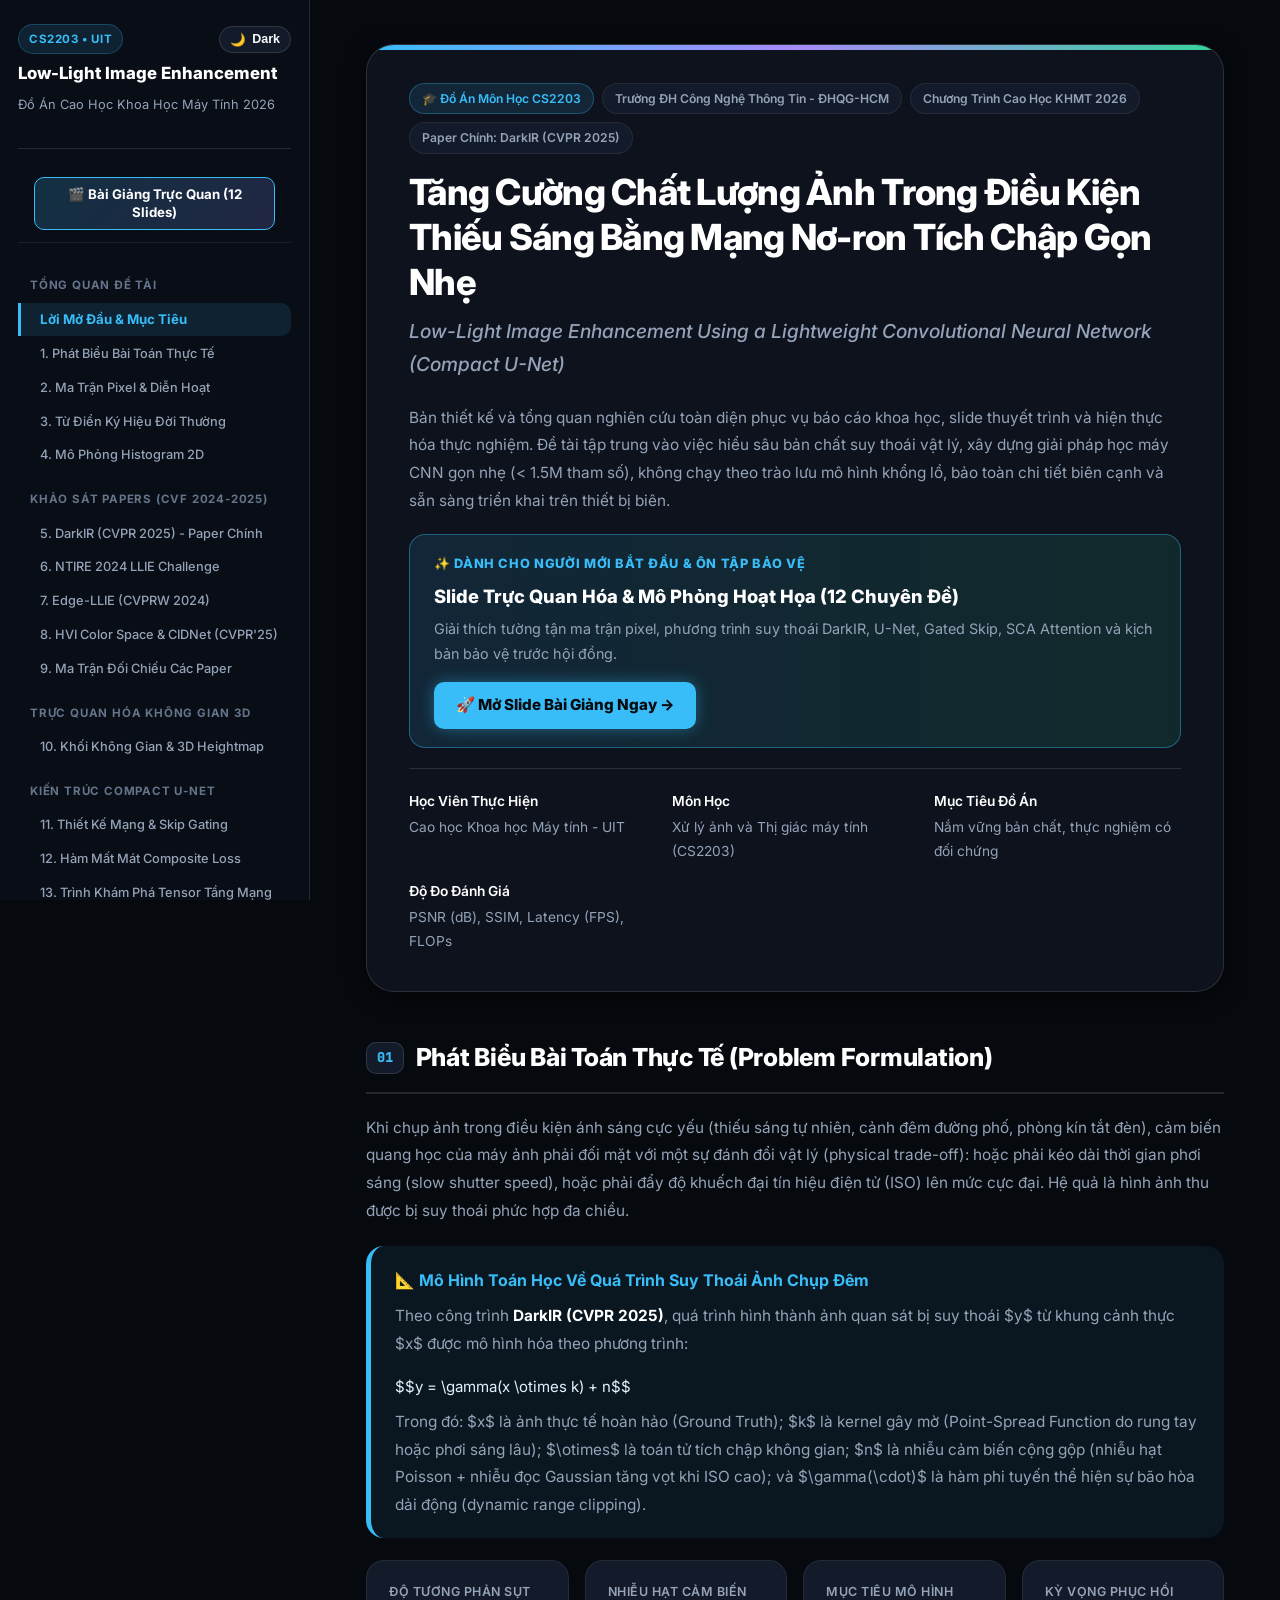
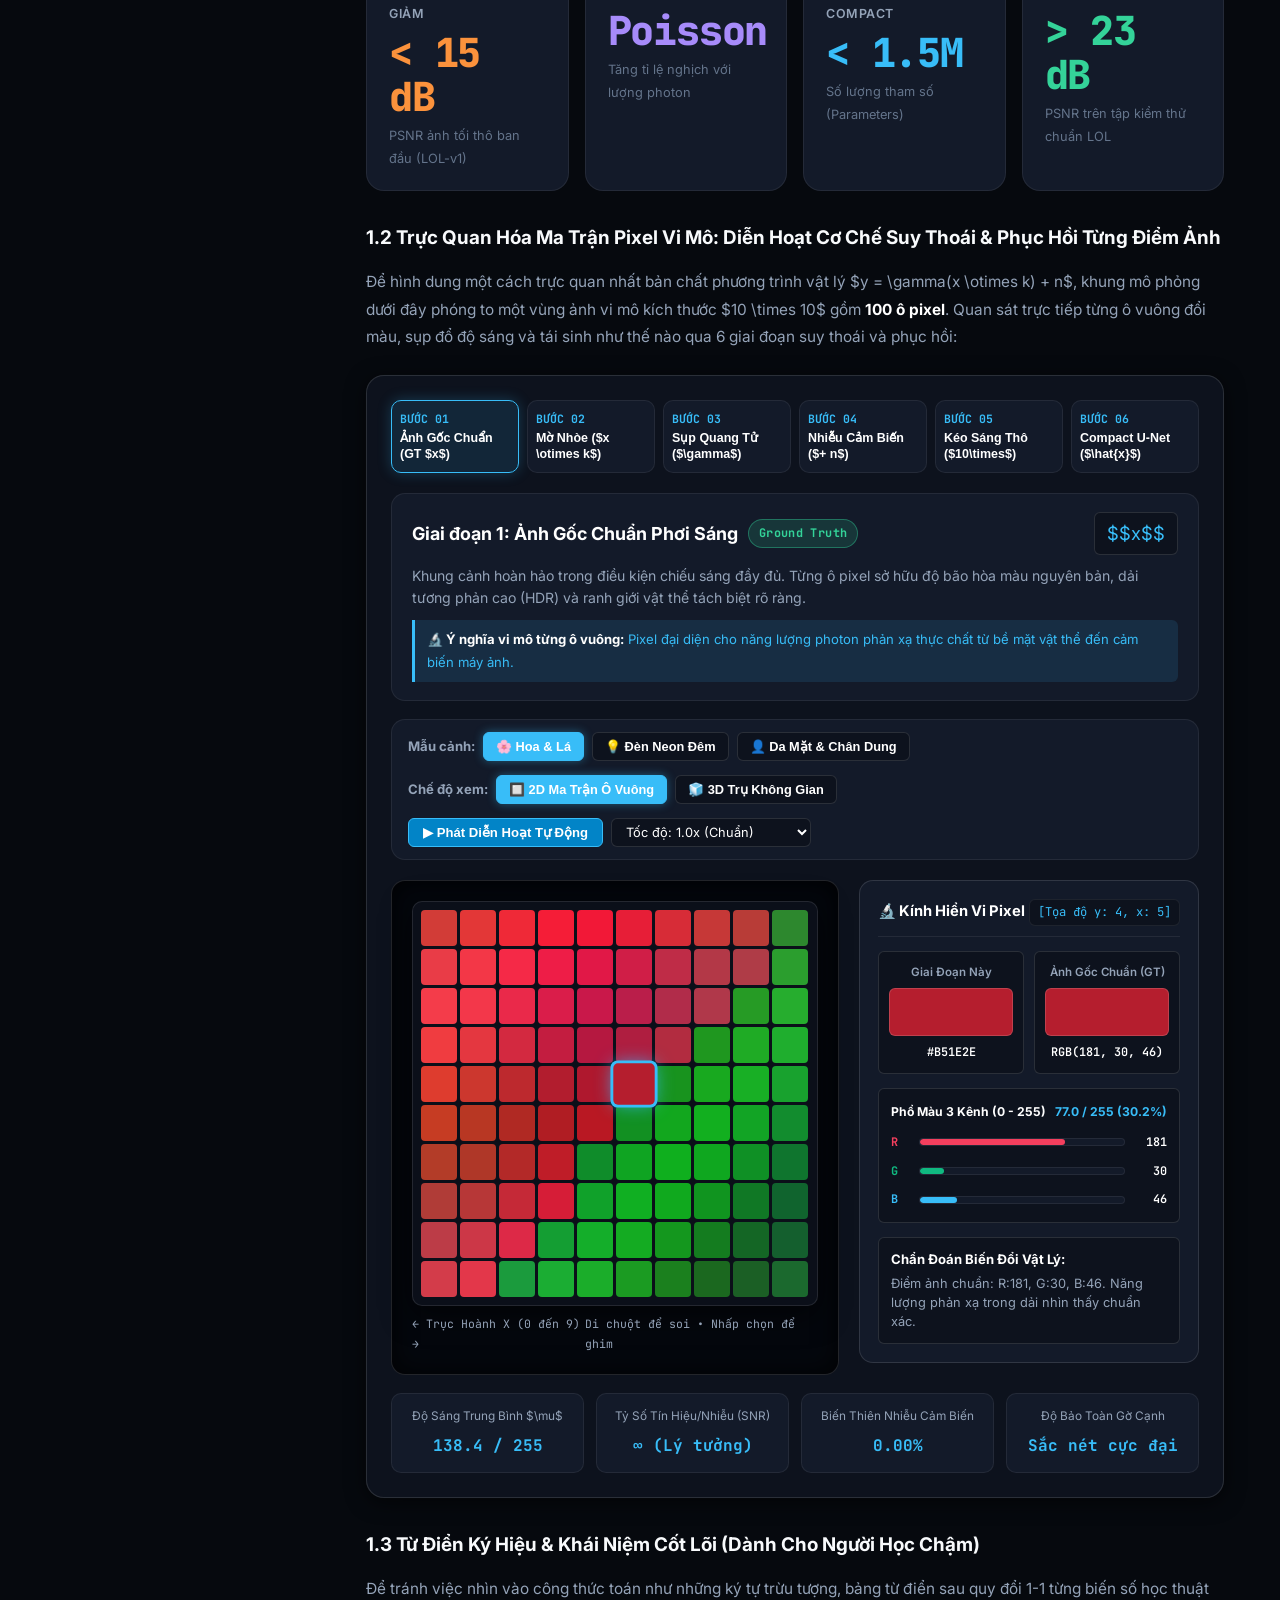
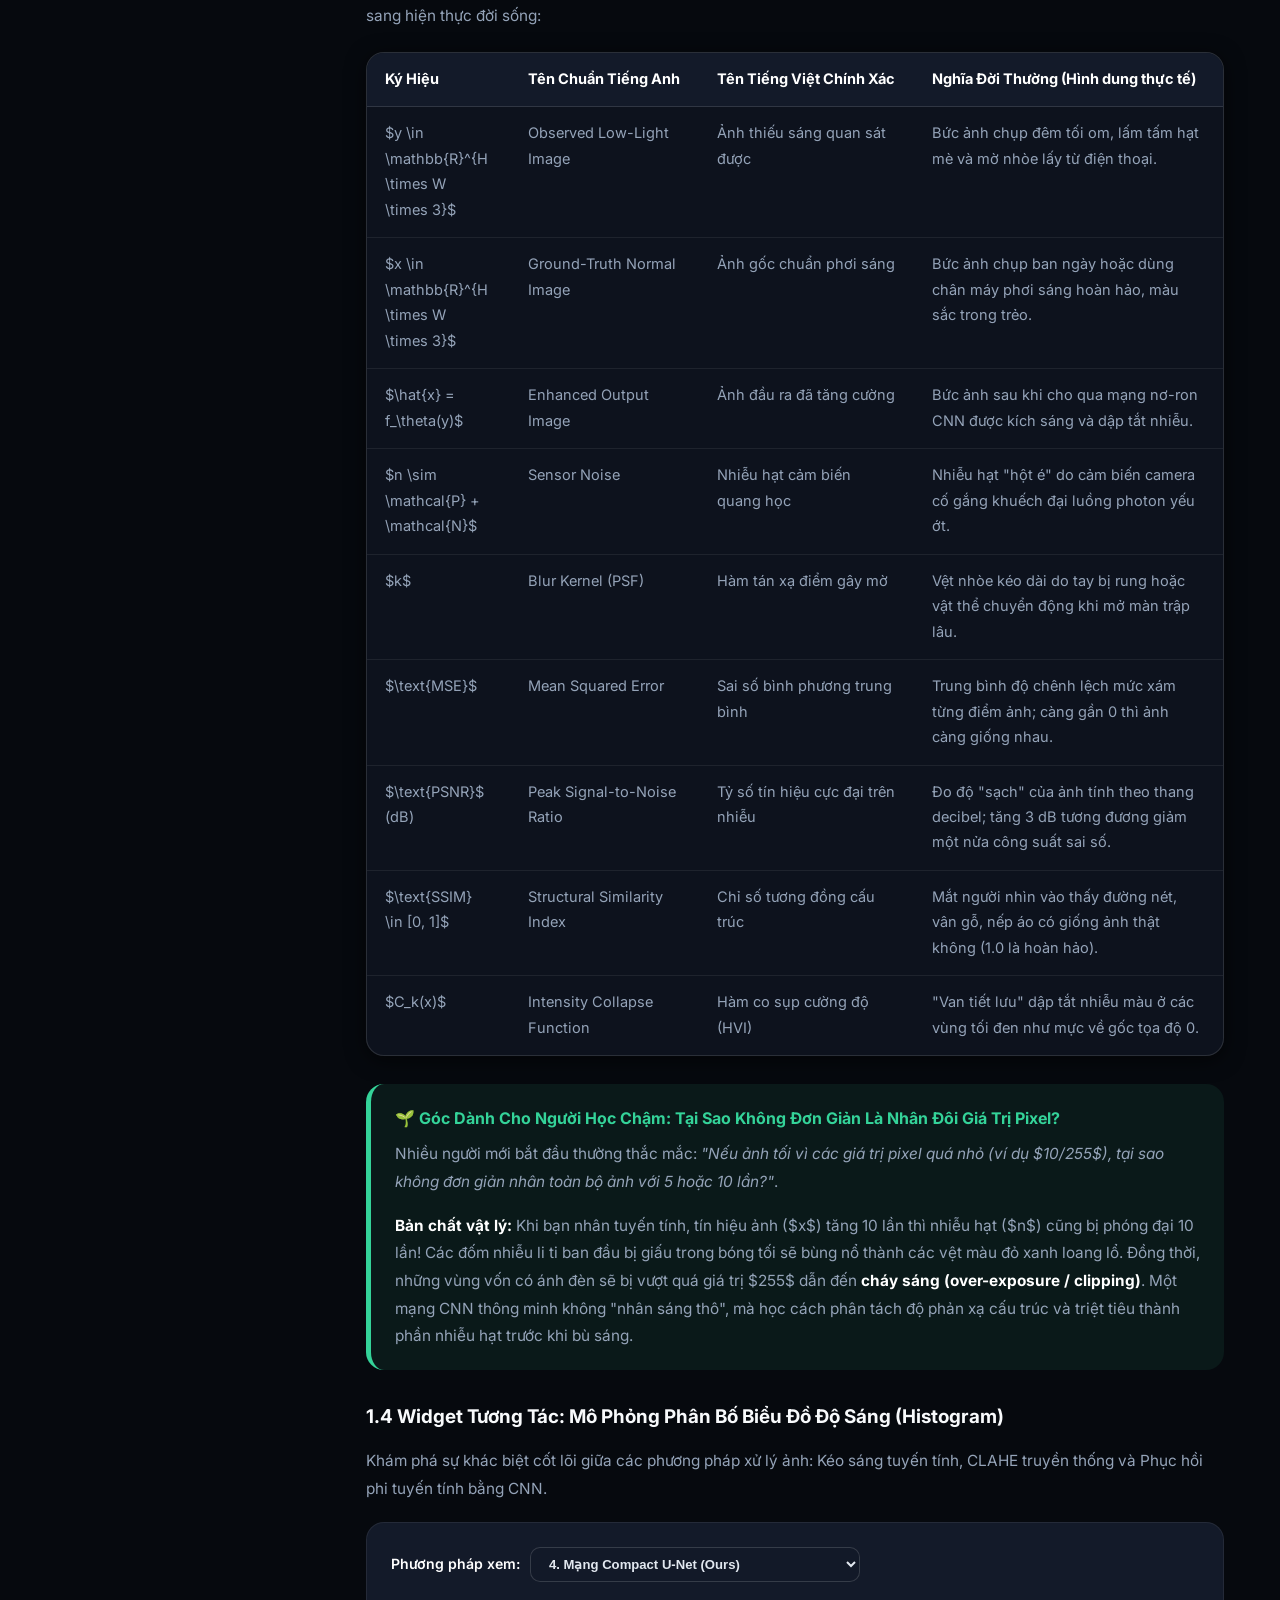
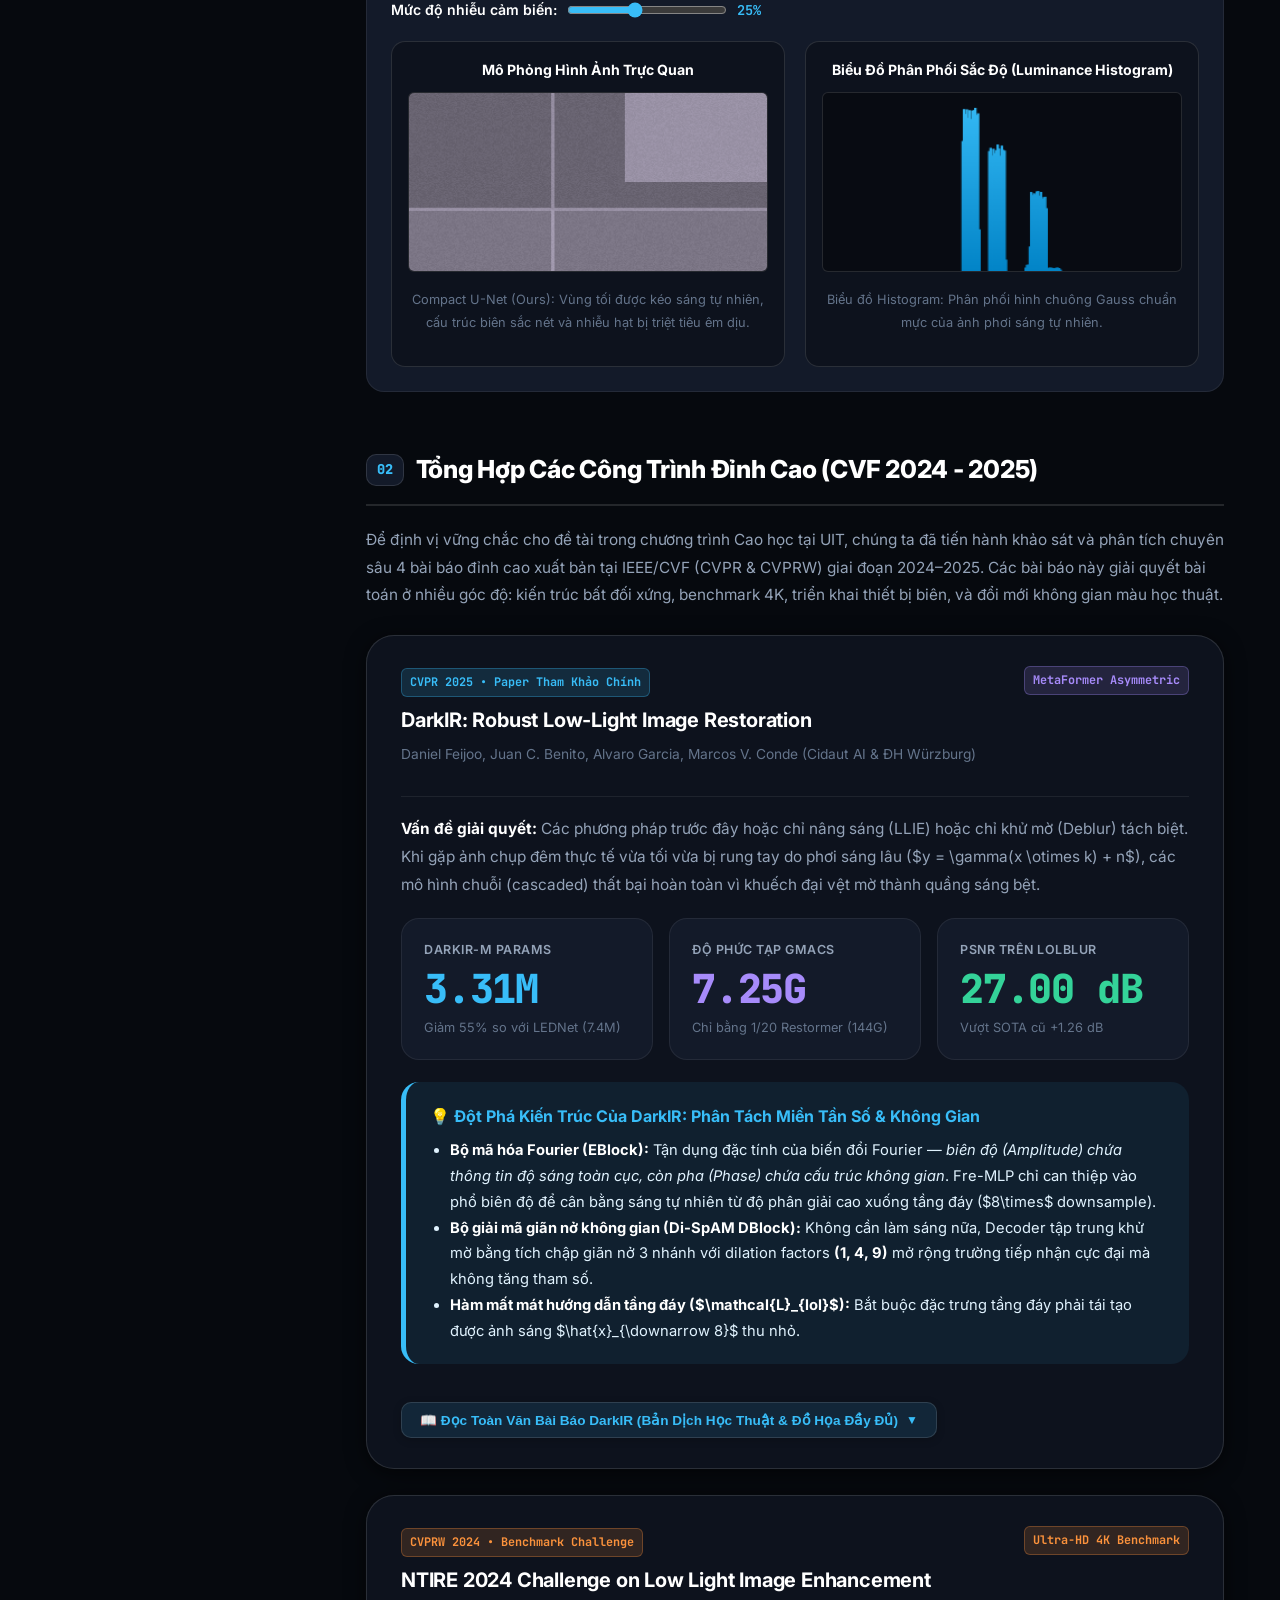
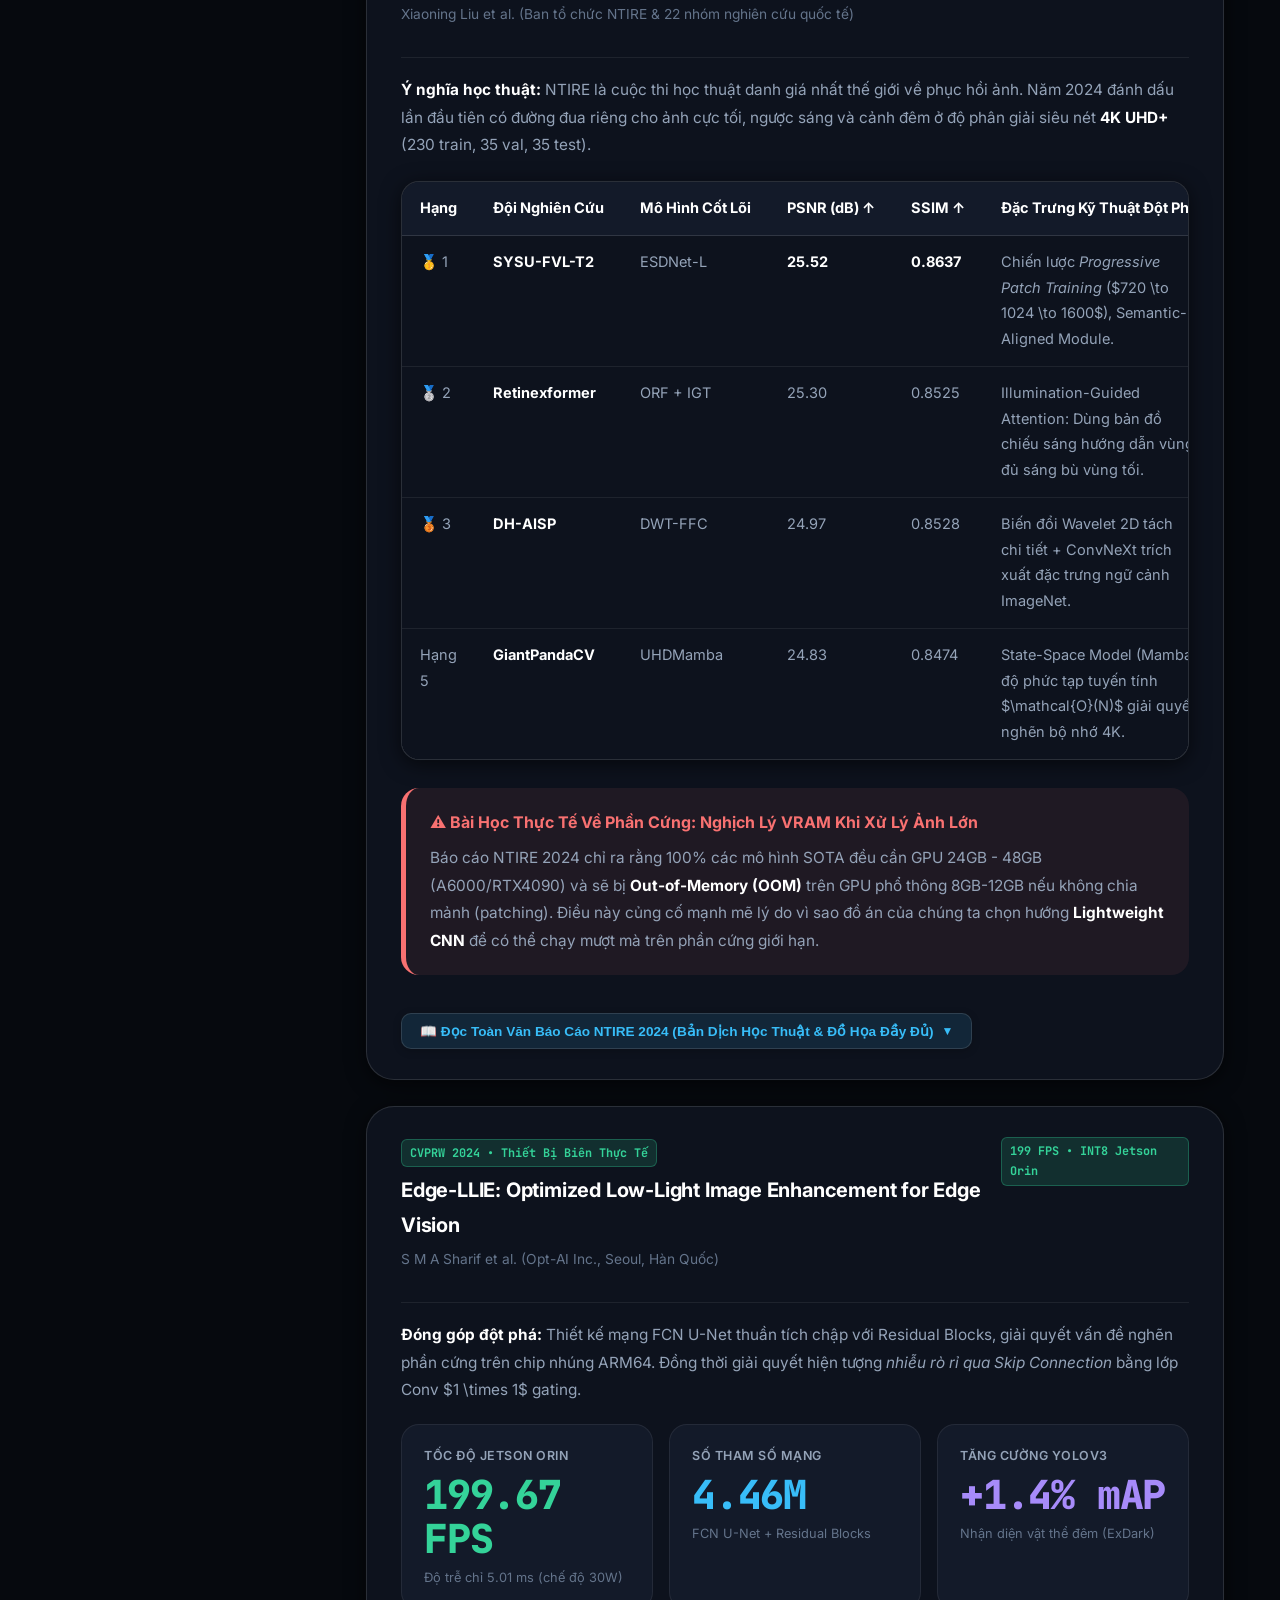
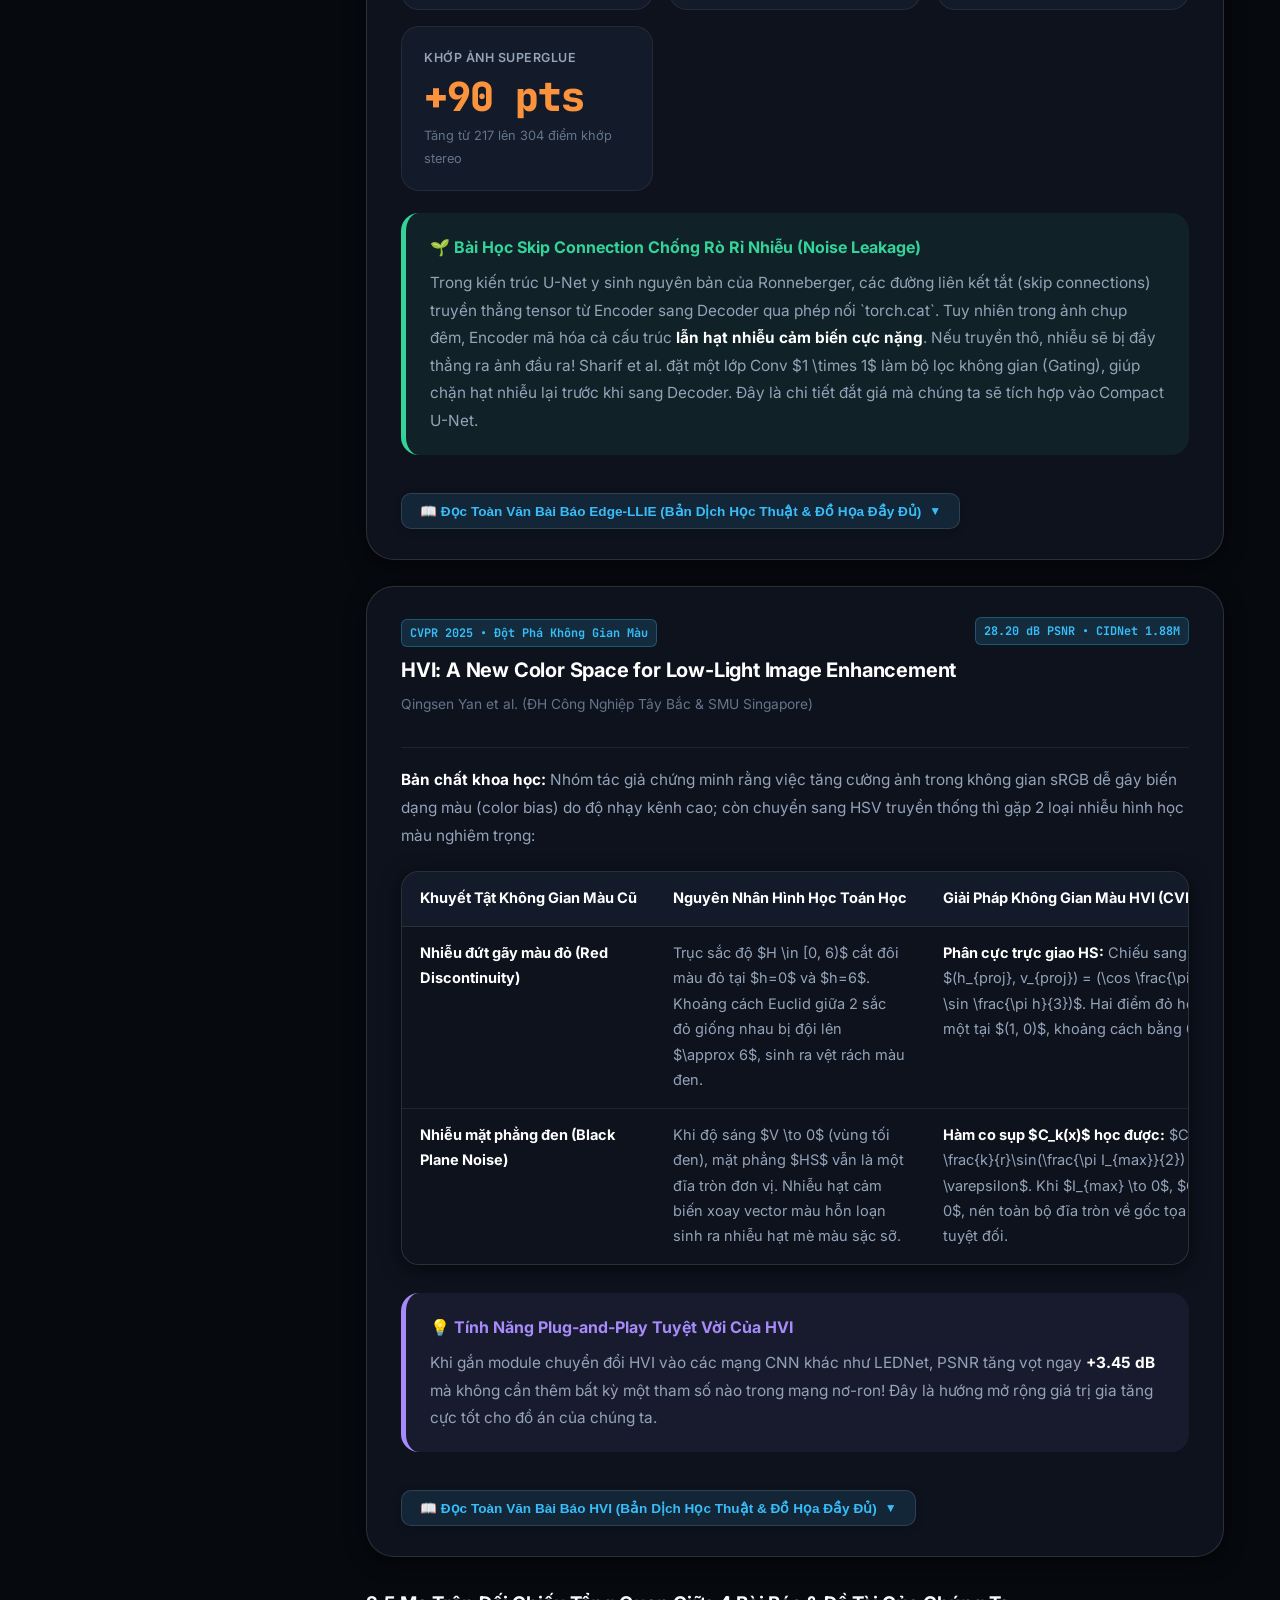
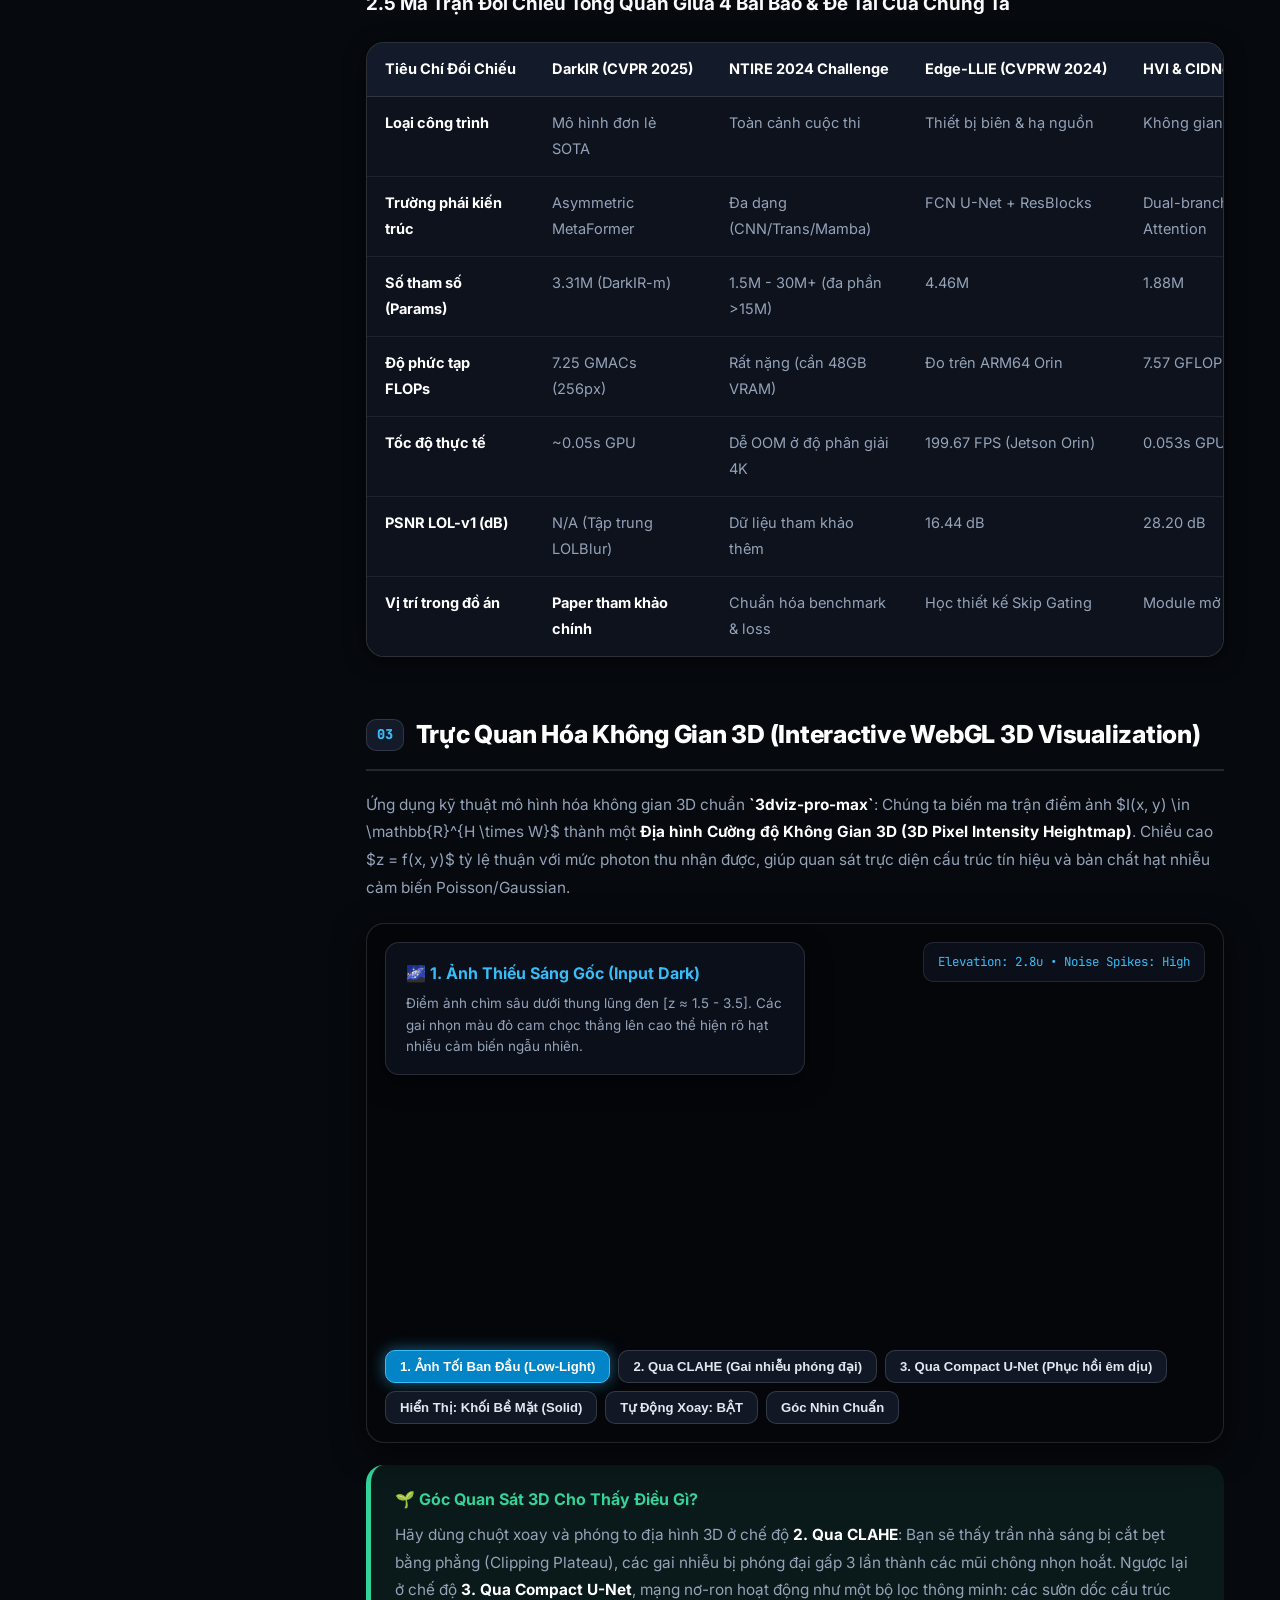
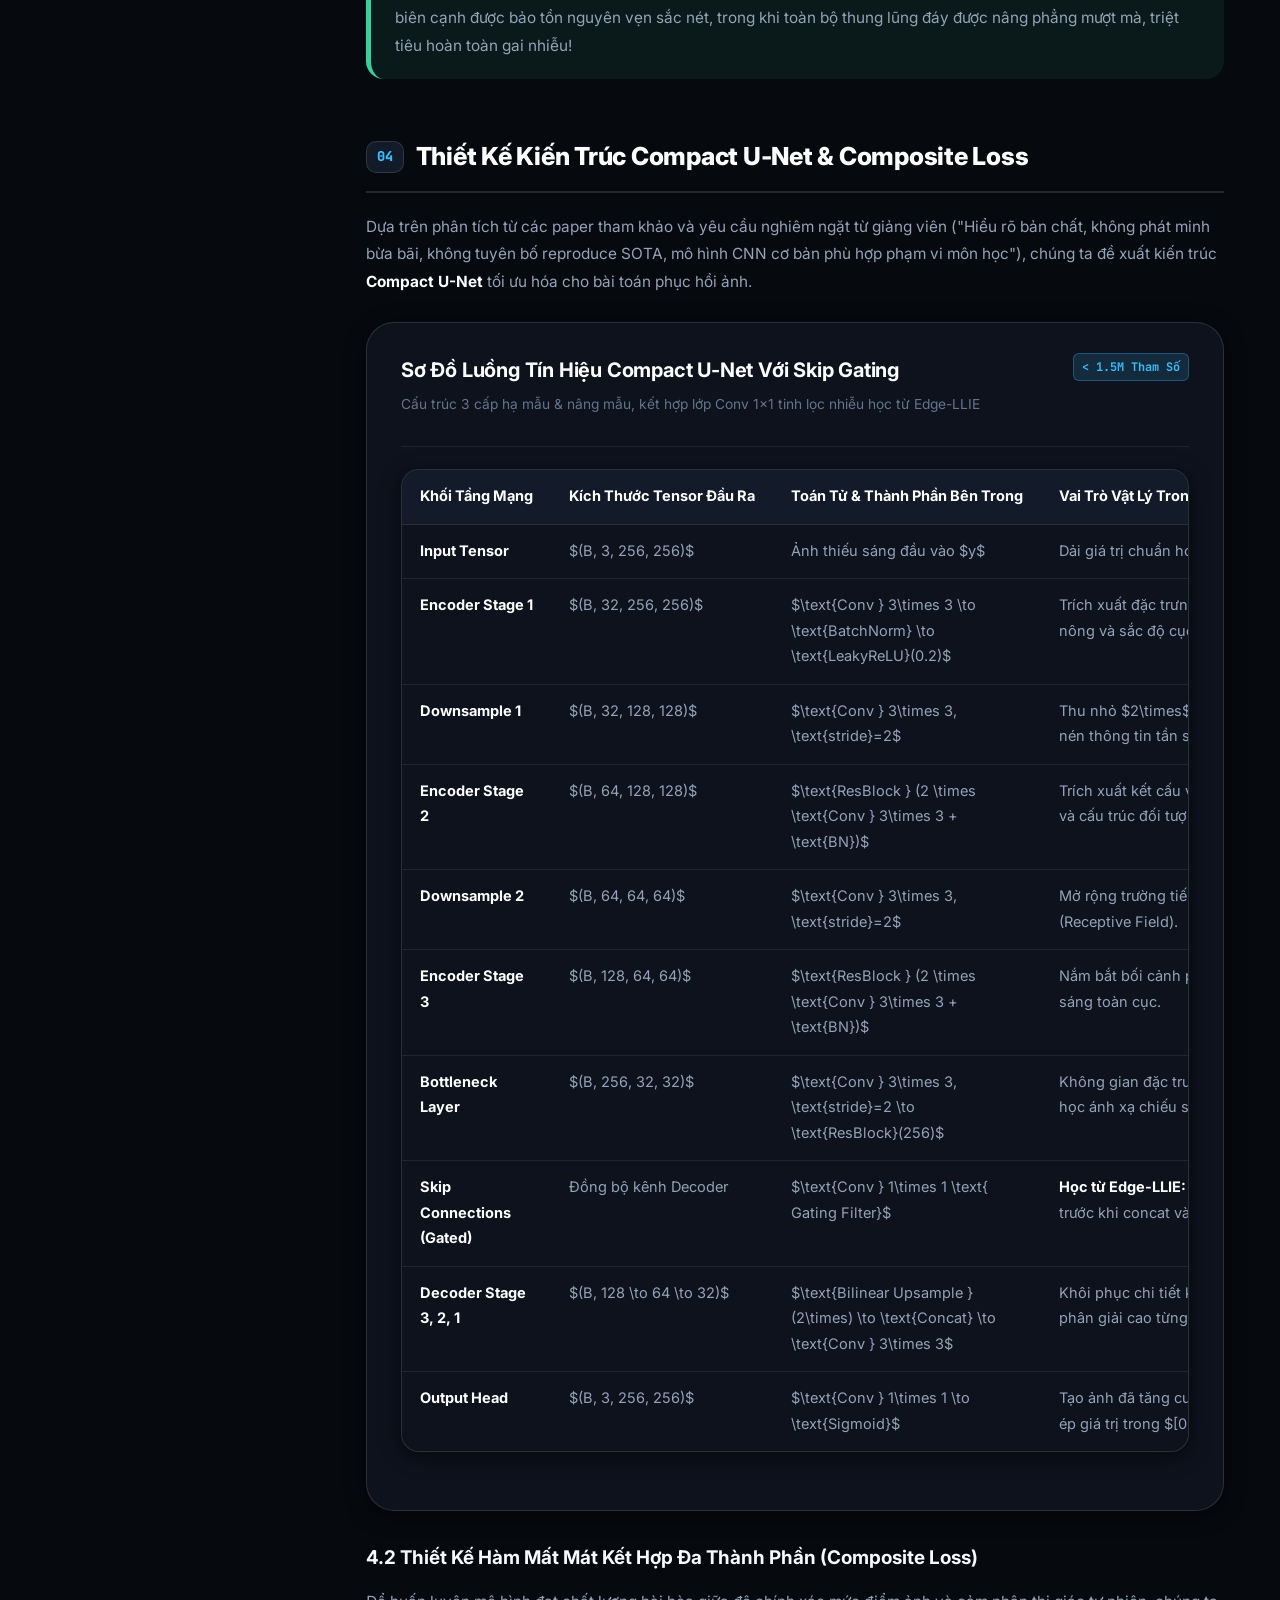
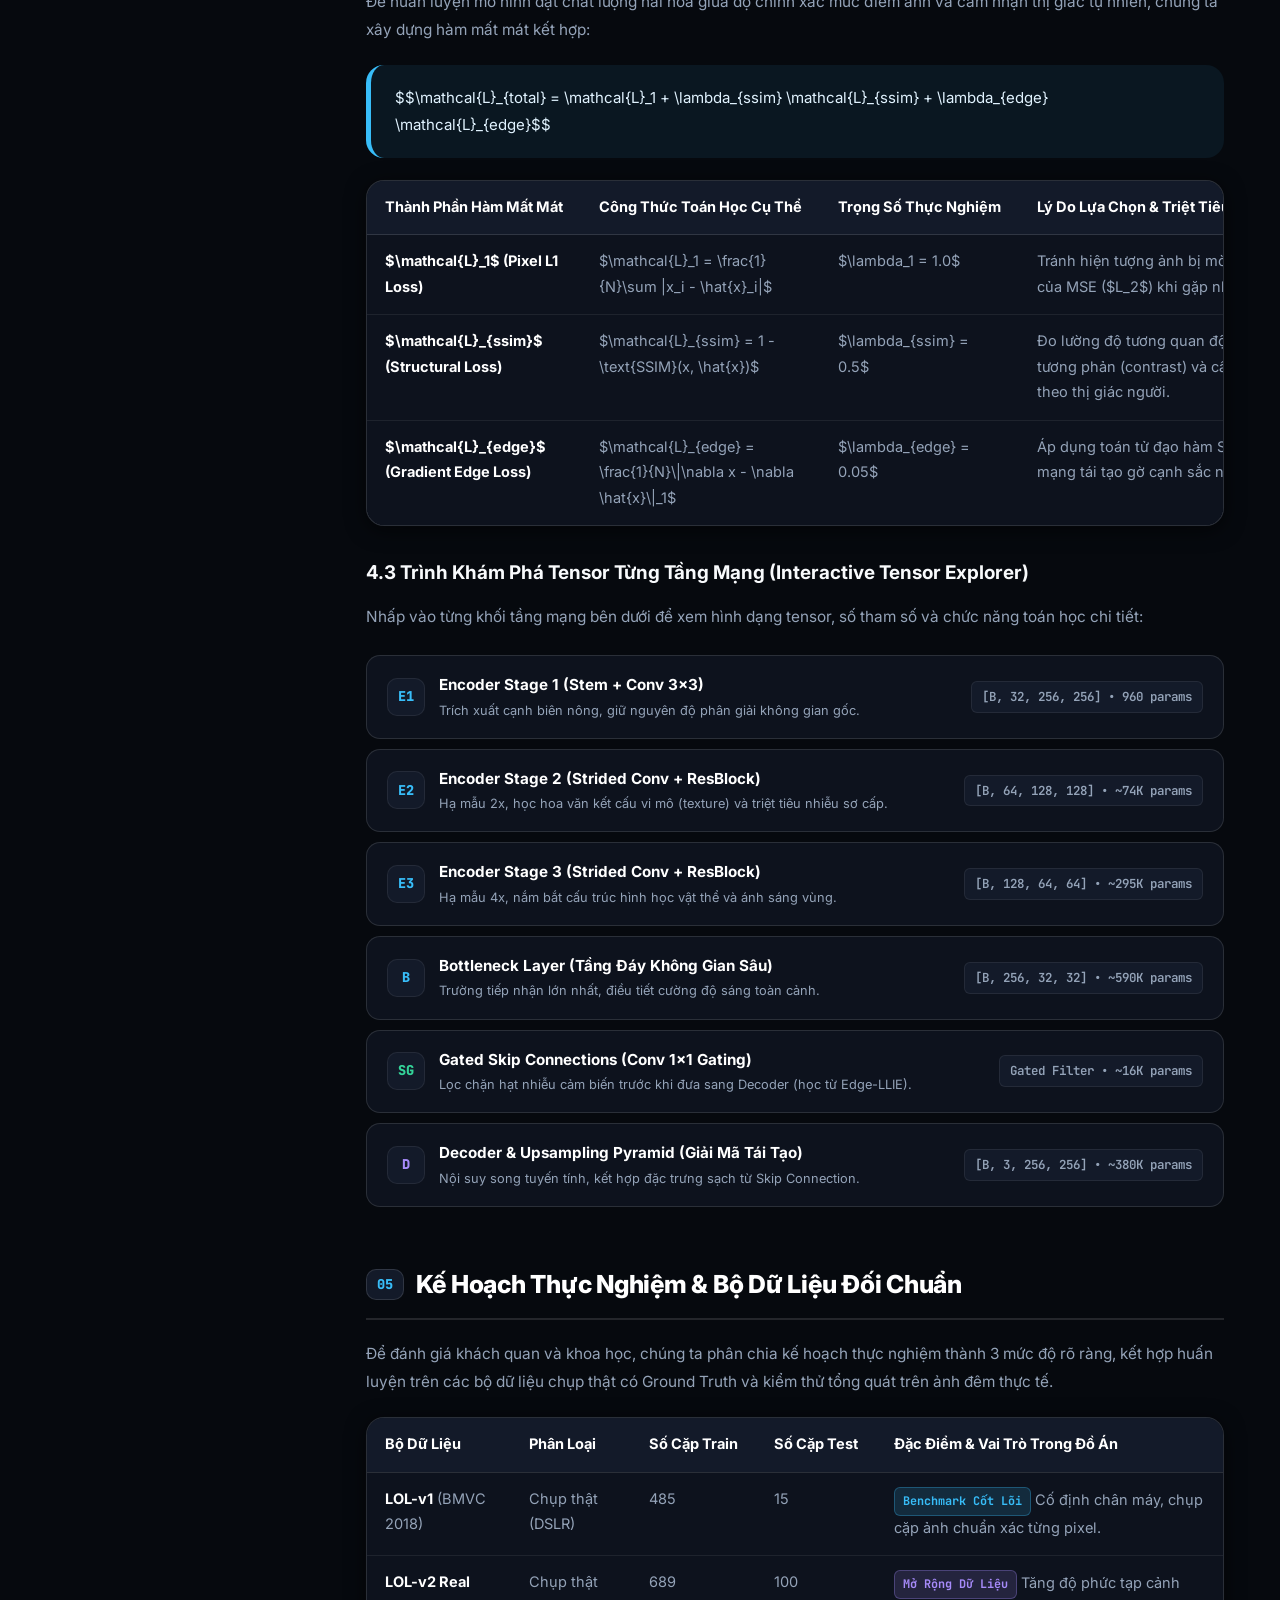
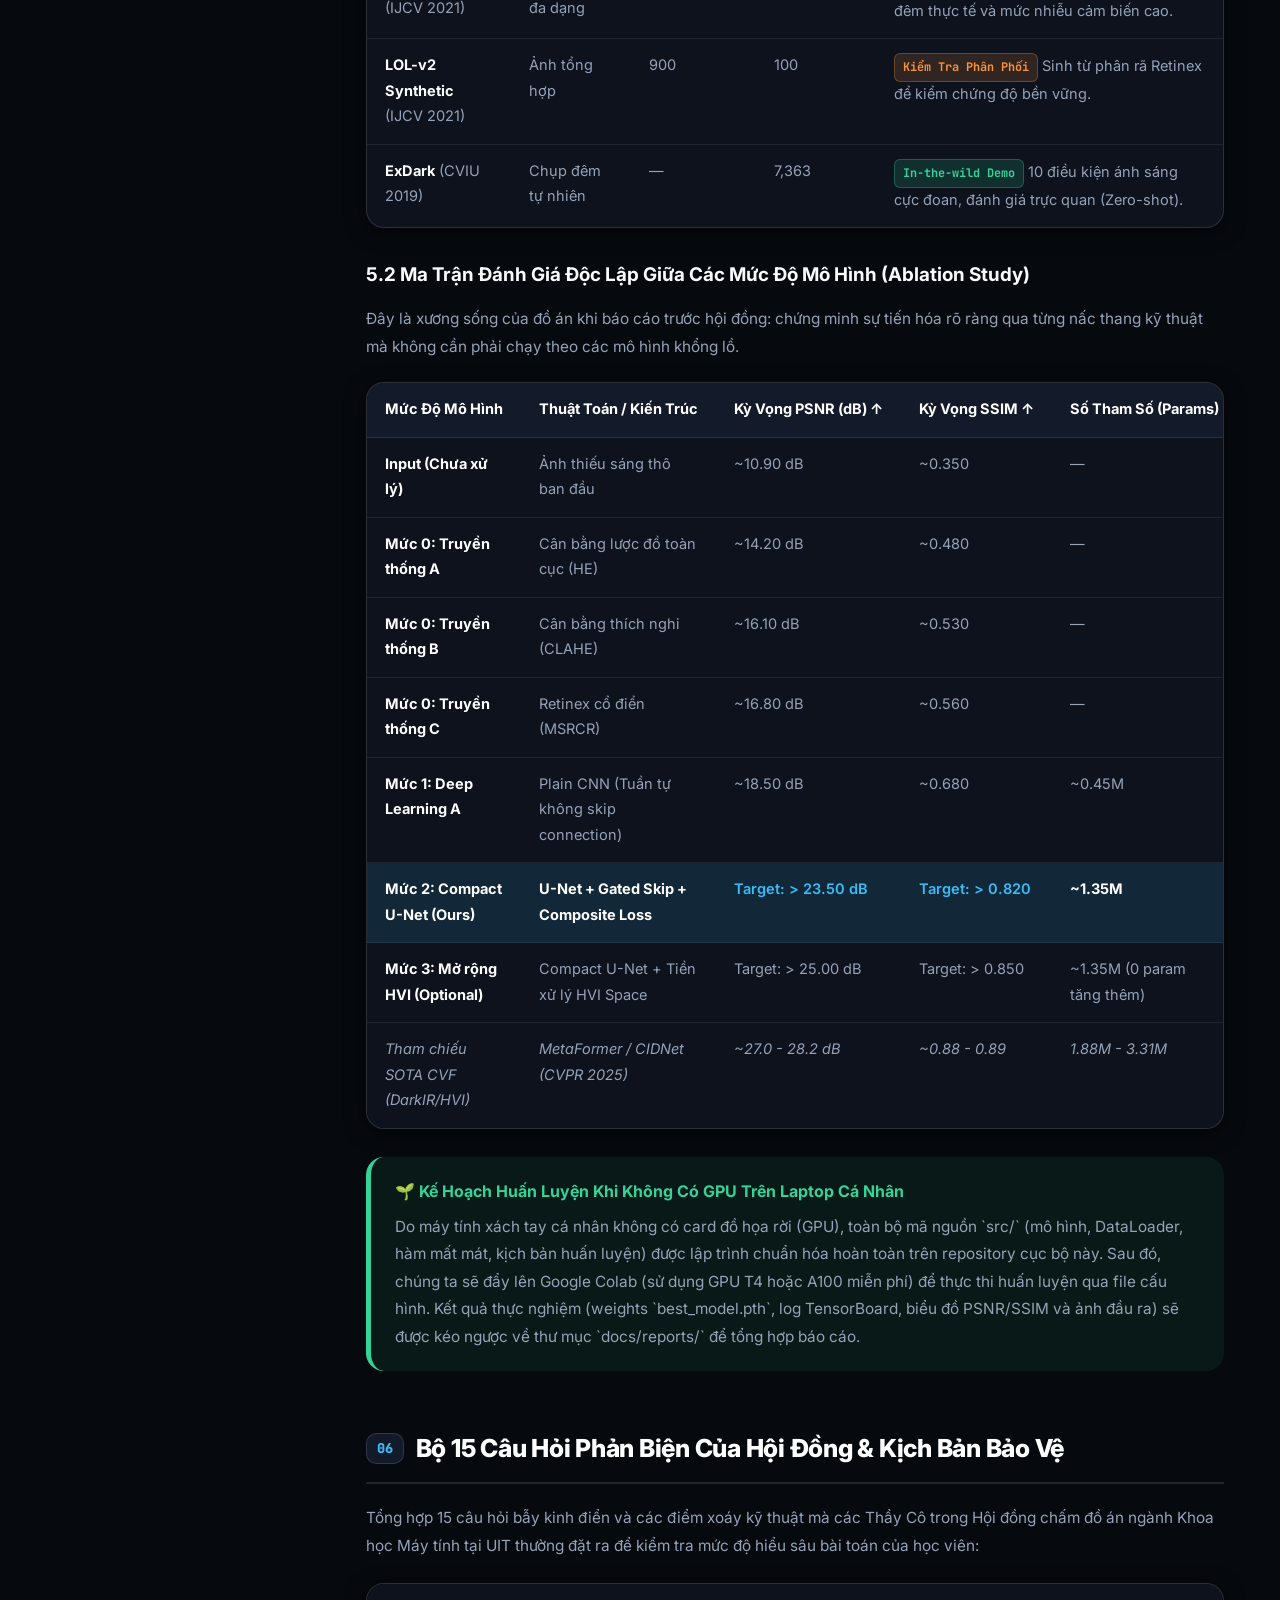
==== docs/views/index.html @ c0accb4a "stage 1 research" ====
<!DOCTYPE html>
<html lang="vi" data-theme="dark">
<head>
    <meta charset="UTF-8">
    <meta name="viewport" content="width=device-width, initial-scale=1.0">
    <title>Tăng Cường Chất Lượng Ảnh Thiếu Sáng Bằng Mạng Nơ-ron Tích Chập Gọn Nhẹ (Lightweight CNN) - CS2203 UIT</title>

    <!-- Google Fonts: Inter & JetBrains Mono -->
    <link rel="preconnect" href="https://fonts.googleapis.com">
    <link rel="preconnect" href="https://fonts.gstatic.com" crossorigin>
    <link href="https://fonts.googleapis.com/css2?family=Inter:wght@300;400;500;600;700;800&family=JetBrains+Mono:wght@400;500;600;700&display=swap" rel="stylesheet">

    <!-- KaTeX Mathematical Engine -->
    <link rel="stylesheet" href="https://cdn.jsdelivr.net/npm/katex@0.16.8/dist/katex.min.css">
    <script defer src="https://cdn.jsdelivr.net/npm/katex@0.16.8/dist/katex.min.js"></script>
    <script defer src="https://cdn.jsdelivr.net/npm/katex@0.16.8/dist/contrib/auto-render.min.js"></script>

    <!-- Three.js r128 UMD Engine (Bản ổn định nhất, hỗ trợ OrbitControls toàn cục) -->
    <script src="https://cdnjs.cloudflare.com/ajax/libs/three.js/r128/three.min.js"></script>
    <script src="https://cdn.jsdelivr.net/npm/three@0.128.0/examples/js/controls/OrbitControls.js"></script>

    <!-- Modular Stylesheets -->
    <link rel="stylesheet" href="css/variables.css">
    <link rel="stylesheet" href="css/layout.css">
    <link rel="stylesheet" href="css/components.css">
    <link rel="stylesheet" href="css/visualizers.css">
    <link rel="stylesheet" href="css/papers.css">
</head>
<body>

    <!-- Reading Progress Indicator -->
    <div id="progress-bar"></div>
    <button id="mobile-menu-btn" title="Mở danh mục điều hướng">☰</button>

    <!-- SIDEBAR NAVIGATION -->
    <aside class="sidebar" id="sidebar">
        <div class="sidebar-header">
            <div class="sidebar-top-row">
                <span class="sidebar-badge">CS2203 • UIT</span>
                <button class="theme-toggle-btn" id="theme-toggle" onclick="toggleTheme()" title="Chuyển đổi chủ đề Dark/Light">
                    <span id="theme-icon">🌙</span> <span id="theme-label">Dark</span>
                </button>
            </div>
            <h1>Low-Light Image Enhancement</h1>
            <p>Đồ Án Cao Học Khoa Học Máy Tính 2026</p>
        </div>

        <div style="padding: 12px 16px; border-bottom: 1px solid var(--border-hairline);">
            <a href="slides.html" class="nav-item" style="background: linear-gradient(135deg, rgba(56, 189, 248, 0.2), rgba(129, 140, 248, 0.2)); border: 1px solid #38BDF8; color: #FFF; font-weight: 700; text-align: center; border-radius: 10px; display: flex; align-items: center; justify-content: center; gap: 8px;">
                🎬 Bài Giảng Trực Quan (12 Slides)
            </a>
        </div>

        <nav class="nav-list" id="nav-list">
            <span class="nav-group-title">Tổng Quan Đề Tài</span>
            <a href="#intro" class="nav-item">Lời Mở Đầu & Mục Tiêu</a>
            <a href="#mod1-problem" class="nav-item sub-item">1. Phát Biểu Bài Toán Thực Tế</a>
            <a href="#mod1-pixel-matrix" class="nav-item sub-item">2. Ma Trận Pixel & Diễn Hoạt</a>
            <a href="#mod1-dict" class="nav-item sub-item">3. Từ Điển Ký Hiệu Đời Thường</a>
            <a href="#mod1-simulator" class="nav-item sub-item">4. Mô Phỏng Histogram 2D</a>

            <span class="nav-group-title">Khảo Sát Papers (CVF 2024-2025)</span>
            <a href="#mod2-darkir" class="nav-item sub-item">5. DarkIR (CVPR 2025) - Paper Chính</a>
            <a href="#mod2-ntire" class="nav-item sub-item">6. NTIRE 2024 LLIE Challenge</a>
            <a href="#mod2-edgellie" class="nav-item sub-item">7. Edge-LLIE (CVPRW 2024)</a>
            <a href="#mod2-hvi" class="nav-item sub-item">8. HVI Color Space & CIDNet (CVPR'25)</a>
            <a href="#mod2-matrix" class="nav-item sub-item">9. Ma Trận Đối Chiếu Các Paper</a>

            <span class="nav-group-title">Trực Quan Hóa Không Gian 3D</span>
            <a href="#mod3-3dviz" class="nav-item sub-item">10. Khối Không Gian & 3D Heightmap</a>

            <span class="nav-group-title">Kiến Trúc Compact U-Net</span>
            <a href="#mod4-arch" class="nav-item sub-item">11. Thiết Kế Mạng & Skip Gating</a>
            <a href="#mod4-loss" class="nav-item sub-item">12. Hàm Mất Mát Composite Loss</a>
            <a href="#mod4-explorer" class="nav-item sub-item">13. Trình Khám Phá Tensor Tầng Mạng</a>

            <span class="nav-group-title">Kế Hoạch Thực Nghiệm</span>
            <a href="#mod5-datasets" class="nav-item sub-item">14. Các Bộ Dữ Liệu Thực Nghiệm</a>
            <a href="#mod5-ablation" class="nav-item sub-item">15. Đối Chuẩn & Phân Tích Độ Lệch</a>

            <span class="nav-group-title">Bảo Vệ Đề Tài & Phản Biện</span>
            <a href="#mod6-qa" class="nav-item sub-item">16. Bộ 15 Câu Hỏi Phản Biện Hội Đồng</a>
        </nav>
    </aside>

    <!-- MAIN CONTENT -->
    <main class="content">

        <!-- HERO HEADER -->
        <header id="intro" class="doc-header">
            <div class="doc-tag-row">
                <span class="doc-tag primary">🎓 Đồ Án Môn Học CS2203</span>
                <span class="doc-tag">Trường ĐH Công Nghệ Thông Tin - ĐHQG-HCM</span>
                <span class="doc-tag">Chương Trình Cao Học KHMT 2026</span>
                <span class="doc-tag">Paper Chính: DarkIR (CVPR 2025)</span>
            </div>
            <h1 class="doc-title">Tăng Cường Chất Lượng Ảnh Trong Điều Kiện Thiếu Sáng Bằng Mạng Nơ-ron Tích Chập Gọn Nhẹ</h1>
            <h2 class="doc-subtitle">Low-Light Image Enhancement Using a Lightweight Convolutional Neural Network (Compact U-Net)</h2>
            <p>
                Bản thiết kế và tổng quan nghiên cứu toàn diện phục vụ báo cáo khoa học, slide thuyết trình và hiện thực hóa thực nghiệm. Đề tài tập trung vào việc hiểu sâu bản chất suy thoái vật lý, xây dựng giải pháp học máy CNN gọn nhẹ (&lt; 1.5M tham số), không chạy theo trào lưu mô hình khổng lồ, bảo toàn chi tiết biên cạnh và sẵn sàng triển khai trên thiết bị biên.
            </p>

            <!-- CALLOUT BANNER TO SLIDES -->
            <div style="margin: 20px 0; background: linear-gradient(90deg, rgba(56, 189, 248, 0.12), rgba(52, 211, 153, 0.12)); border: 1px solid rgba(56, 189, 248, 0.4); border-radius: 16px; padding: 18px 24px; display: flex; align-items: center; justify-content: space-between; flex-wrap: wrap; gap: 16px;">
                <div>
                    <div style="font-size: 0.8rem; font-weight: 800; color: #38BDF8; text-transform: uppercase; letter-spacing: 0.05em; margin-bottom: 4px;">✨ DÀNH CHO NGƯỜI MỚI BẮT ĐẦU &amp; ÔN TẬP BẢO VỆ</div>
                    <div style="font-size: 1.15rem; font-weight: 800; color: #FFF;">Slide Trực Quan Hóa &amp; Mô Phỏng Hoạt Họa (12 Chuyên Đề)</div>
                    <div style="font-size: 0.9rem; color: #94A3B8; margin-top: 4px;">Giải thích tường tận ma trận pixel, phương trình suy thoái DarkIR, U-Net, Gated Skip, SCA Attention và kịch bản bảo vệ trước hội đồng.</div>
                </div>
                <a href="slides.html" style="padding: 10px 22px; background: #38BDF8; color: #06090E; font-weight: 800; border-radius: 10px; text-decoration: none; font-size: 0.95rem; display: inline-flex; align-items: center; gap: 8px; box-shadow: 0 0 16px rgba(56, 189, 248, 0.4); transition: transform 0.2s ease;">
                    🚀 Mở Slide Bài Giảng Ngay →
                </a>
            </div>

            <div class="doc-meta-grid">
                <div class="doc-meta-item">
                    <strong>Học Viên Thực Hiện</strong>
                    <span>Cao học Khoa học Máy tính - UIT</span>
                </div>
                <div class="doc-meta-item">
                    <strong>Môn Học</strong>
                    <span>Xử lý ảnh và Thị giác máy tính (CS2203)</span>
                </div>
                <div class="doc-meta-item">
                    <strong>Mục Tiêu Đồ Án</strong>
                    <span>Nắm vững bản chất, thực nghiệm có đối chứng</span>
                </div>
                <div class="doc-meta-item">
                    <strong>Độ Đo Đánh Giá</strong>
                    <span>PSNR (dB), SSIM, Latency (FPS), FLOPs</span>
                </div>
            </div>
        </header>

        <!-- MODULE 01: PROBLEM FORMULATION -->
        <section id="mod1-problem">
            <h2 class="section-heading"><span class="section-num">01</span> Phát Biểu Bài Toán Thực Tế (Problem Formulation)</h2>
            
            <p>
                Khi chụp ảnh trong điều kiện ánh sáng cực yếu (thiếu sáng tự nhiên, cảnh đêm đường phố, phòng kín tắt đèn), cảm biến quang học của máy ảnh phải đối mặt với một sự đánh đổi vật lý (physical trade-off): hoặc phải kéo dài thời gian phơi sáng (slow shutter speed), hoặc phải đẩy độ khuếch đại tín hiệu điện tử (ISO) lên mức cực đại. Hệ quả là hình ảnh thu được bị suy thoái phức hợp đa chiều.
            </p>

            <div class="callout def">
                <div class="callout-title">📐 Mô Hình Toán Học Về Quá Trình Suy Thoái Ảnh Chụp Đêm</div>
                <p>
                    Theo công trình <strong>DarkIR (CVPR 2025)</strong>, quá trình hình thành ảnh quan sát bị suy thoái $y$ từ khung cảnh thực $x$ được mô hình hóa theo phương trình:
                </p>
                $$y = \gamma(x \otimes k) + n$$
                <p style="margin-top: 8px; margin-bottom: 0;">
                    Trong đó: $x$ là ảnh thực tế hoàn hảo (Ground Truth); $k$ là kernel gây mờ (Point-Spread Function do rung tay hoặc phơi sáng lâu); $\otimes$ là toán tử tích chập không gian; $n$ là nhiễu cảm biến cộng gộp (nhiễu hạt Poisson + nhiễu đọc Gaussian tăng vọt khi ISO cao); và $\gamma(\cdot)$ là hàm phi tuyến thể hiện sự bão hòa dải động (dynamic range clipping).
                </p>
            </div>

            <div class="metric-hero-grid">
                <div class="metric-box">
                    <span class="label">Độ tương phản sụt giảm</span>
                    <span class="hero-val accent-orange">&lt; 15 dB</span>
                    <span class="note">PSNR ảnh tối thô ban đầu (LOL-v1)</span>
                </div>
                <div class="metric-box">
                    <span class="label">Nhiễu hạt cảm biến</span>
                    <span class="hero-val accent-purple">Poisson</span>
                    <span class="note">Tăng tỉ lệ nghịch với lượng photon</span>
                </div>
                <div class="metric-box">
                    <span class="label">Mục tiêu mô hình Compact</span>
                    <span class="hero-val accent-blue">&lt; 1.5M</span>
                    <span class="note">Số lượng tham số (Parameters)</span>
                </div>
                <div class="metric-box">
                    <span class="label">Kỳ vọng phục hồi</span>
                    <span class="hero-val accent-emerald">&gt; 23 dB</span>
                    <span class="note">PSNR trên tập kiểm thử chuẩn LOL</span>
                </div>
            </div>

            <!-- 1.2 MICRO-PIXEL MATRIX SIMULATION & ANIMATION -->
            <div id="mod1-pixel-matrix">
                <h3 class="sub-heading">1.2 Trực Quan Hóa Ma Trận Pixel Vi Mô: Diễn Hoạt Cơ Chế Suy Thoái & Phục Hồi Từng Điểm Ảnh</h3>
                <p>
                    Để hình dung một cách trực quan nhất bản chất phương trình vật lý $y = \gamma(x \otimes k) + n$, khung mô phỏng dưới đây phóng to một vùng ảnh vi mô kích thước $10 \times 10$ gồm <strong>100 ô pixel</strong>. Quan sát trực tiếp từng ô vuông đổi màu, sụp đổ độ sáng và tái sinh như thế nào qua 6 giai đoạn suy thoái và phục hồi:
                </p>

                <div class="pixel-matrix-panel">
                    <!-- 1. Horizontal Stepper Bar (6 Stages) -->
                    <div class="matrix-stepper">
                        <button class="matrix-step-btn active" data-step="1">
                            <span class="matrix-step-num">BƯỚC 01</span>
                            <span class="matrix-step-name">Ảnh Gốc Chuẩn (GT $x$)</span>
                        </button>
                        <button class="matrix-step-btn" data-step="2">
                            <span class="matrix-step-num">BƯỚC 02</span>
                            <span class="matrix-step-name">Mờ Nhòe ($x \otimes k$)</span>
                        </button>
                        <button class="matrix-step-btn" data-step="3">
                            <span class="matrix-step-num">BƯỚC 03</span>
                            <span class="matrix-step-name">Sụp Quang Tử ($\gamma$)</span>
                        </button>
                        <button class="matrix-step-btn" data-step="4">
                            <span class="matrix-step-num">BƯỚC 04</span>
                            <span class="matrix-step-name">Nhiễu Cảm Biến ($+ n$)</span>
                        </button>
                        <button class="matrix-step-btn" data-step="5">
                            <span class="matrix-step-num">BƯỚC 05</span>
                            <span class="matrix-step-name">Kéo Sáng Thô ($10\times$)</span>
                        </button>
                        <button class="matrix-step-btn" data-step="6">
                            <span class="matrix-step-num">BƯỚC 06</span>
                            <span class="matrix-step-name">Compact U-Net ($\hat{x}$)</span>
                        </button>
                    </div>

                    <!-- 2. Stage Details & Mathematical Banner -->
                    <div class="matrix-stage-banner">
                        <div class="matrix-stage-header">
                            <div class="matrix-stage-title-wrap">
                                <h4 id="matrix-stage-title">Giai đoạn 1: Ảnh Gốc Chuẩn Phơi Sáng</h4>
                                <span class="matrix-badge badge-gt" id="matrix-stage-badge">Ground Truth</span>
                            </div>
                            <div class="matrix-stage-math" id="matrix-stage-math">$$x$$</div>
                        </div>
                        <p class="matrix-stage-desc" id="matrix-stage-desc">
                            Khung cảnh hoàn hảo trong điều kiện chiếu sáng đầy đủ. Từng ô pixel sở hữu độ bão hòa màu nguyên bản, dải tương phản cao (HDR) và ranh giới vật thể tách biệt rõ ràng.
                        </p>
                        <div class="matrix-pixel-callout">
                            <strong>🔬 Ý nghĩa vi mô từng ô vuông:</strong> <span id="matrix-pixel-meaning">Pixel đại diện cho năng lượng photon phản xạ thực chất từ bề mặt vật thể đến cảm biến máy ảnh.</span>
                        </div>
                    </div>

                    <!-- 3. Toolbar Controls Bar -->
                    <div class="matrix-controls-bar">
                        <div class="matrix-control-group">
                            <span class="matrix-label">Mẫu cảnh:</span>
                            <button class="matrix-scene-btn active" data-scene="flower">🌸 Hoa & Lá</button>
                            <button class="matrix-scene-btn" data-scene="neon">💡 Đèn Neon Đêm</button>
                            <button class="matrix-scene-btn" data-scene="portrait">👤 Da Mặt & Chân Dung</button>
                        </div>

                        <div class="matrix-control-group">
                            <span class="matrix-label">Chế độ xem:</span>
                            <button class="matrix-mode-btn active" id="btn-mode-2d">🔲 2D Ma Trận Ô Vuông</button>
                            <button class="matrix-mode-btn" id="btn-mode-3d">🧊 3D Trụ Không Gian</button>
                        </div>

                        <div class="matrix-control-group">
                            <button class="matrix-play-btn" id="matrix-btn-play">▶ Phát Diễn Hoạt Tự Động</button>
                            <select class="matrix-select" id="matrix-speed-select" title="Tốc độ diễn hoạt">
                                <option value="1800">Tốc độ: 1.0x (Chuẩn)</option>
                                <option value="1200">Tốc độ: 1.5x (Nhanh)</option>
                                <option value="700">Tốc độ: 2.0x (Cực nhanh)</option>
                            </select>
                        </div>
                    </div>

                    <!-- 4. Interactive Workspace: Left Viewport (2D/3D) & Right Microscope Inspector -->
                    <div class="matrix-workspace">
                        <!-- Left Viewport Container -->
                        <div class="matrix-display-container">
                            <!-- 2D Pixel Grid Mode -->
                            <div class="pixel-grid-wrapper" id="matrix-grid-view">
                                <div id="pixel-grid-cells">
                                    <!-- Injected dynamically via js/pixel-matrix.js (100 cells) -->
                                </div>
                                <div style="display: flex; justify-content: space-between; font-size: 0.72rem; color: var(--text-secondary); margin-top: 8px; font-family: var(--font-mono);">
                                    <span>← Trục Hoành X (0 đến 9) →</span>
                                    <span>Di chuột để soi • Nhấp chọn để ghim</span>
                                </div>
                            </div>

                            <!-- 3D Voxel Pillars Mode (Three.js WebGL) -->
                            <div id="matrix-3d-view">
                                <div id="matrix-3d-viewport"></div>
                                <div style="display: flex; justify-content: space-between; font-size: 0.72rem; color: #38BDF8; margin-top: 8px; font-family: var(--font-mono);">
                                    <span>🧊 Chiều cao cột trụ = Độ sáng Luminance $Y$</span>
                                    <span>🖱️ Giữ chuột trái xoay • Cuộn zoom</span>
                                </div>
                            </div>
                        </div>

                        <!-- Right Microscope Inspector HUD -->
                        <div class="microscope-hud">
                            <div class="microscope-header">
                                <h5>🔬 Kính Hiển Vi Pixel</h5>
                                <span class="microscope-coord" id="mic-coord">[Tọa độ y: 4, x: 5]</span>
                            </div>

                            <div class="micro-swatch-comparison">
                                <div class="micro-swatch-box">
                                    <span class="swatch-label">Giai Đoạn Này</span>
                                    <div class="swatch-color-preview" id="mic-swatch-current"></div>
                                    <div class="swatch-meta" id="mic-val-hex">#DA4034</div>
                                </div>
                                <div class="micro-swatch-box">
                                    <span class="swatch-label">Ảnh Gốc Chuẩn (GT)</span>
                                    <div class="swatch-color-preview" id="mic-swatch-gt"></div>
                                    <div class="swatch-meta" id="mic-val-current">RGB(...)</div>
                                </div>
                            </div>

                            <div class="micro-channel-bars">
                                <div style="display: flex; justify-content: space-between; font-size: 0.76rem; font-weight: 700; color: var(--ink); margin-bottom: 2px;">
                                    <span>Phổ Màu 3 Kênh (0 - 255)</span>
                                    <span id="mic-val-lum" style="color: var(--primary);">124.5 / 255</span>
                                </div>
                                <div class="micro-bar-row">
                                    <span class="channel-tag r">R</span>
                                    <div class="channel-track"><div class="channel-fill r" id="bar-r" style="width: 80%;"></div></div>
                                    <span class="channel-num" id="num-r">210</span>
                                </div>
                                <div class="micro-bar-row">
                                    <span class="channel-tag g">G</span>
                                    <div class="channel-track"><div class="channel-fill g" id="bar-g" style="width: 25%;"></div></div>
                                    <span class="channel-num" id="num-g">42</span>
                                </div>
                                <div class="micro-bar-row">
                                    <span class="channel-tag b">B</span>
                                    <div class="channel-track"><div class="channel-fill b" id="bar-b" style="width: 30%;"></div></div>
                                    <span class="channel-num" id="num-b">55</span>
                                </div>
                            </div>

                            <div class="micro-diagnosis-box">
                                <div class="micro-diagnosis-title">Chẩn Đoán Biến Đổi Vật Lý:</div>
                                <div id="mic-diagnosis">Điểm ảnh chuẩn: Năng lượng photon trong dải nhìn thấy chuẩn xác.</div>
                            </div>
                        </div>
                    </div>

                    <!-- 5. Micro Matrix Stats Row -->
                    <div class="matrix-stats-row">
                        <div class="matrix-stat-card">
                            <span class="stat-title">Độ Sáng Trung Bình $\mu$</span>
                            <span class="stat-val" id="stat-avg-y">138.4 / 255</span>
                        </div>
                        <div class="matrix-stat-card">
                            <span class="stat-title">Tỷ Số Tín Hiệu/Nhiễu (SNR)</span>
                            <span class="stat-val" id="stat-snr">∞ dB</span>
                        </div>
                        <div class="matrix-stat-card">
                            <span class="stat-title">Biến Thiên Nhiễu Cảm Biến</span>
                            <span class="stat-val" id="stat-noise">0.00%</span>
                        </div>
                        <div class="matrix-stat-card">
                            <span class="stat-title">Độ Bảo Toàn Gờ Cạnh</span>
                            <span class="stat-val" id="stat-edge">Sắc nét cực đại</span>
                        </div>
                    </div>
                </div>
            </div>

            <!-- 1.3 DICTIONARY TABLE -->
            <div id="mod1-dict">
                <h3 class="sub-heading">1.3 Từ Điển Ký Hiệu & Khái Niệm Cốt Lõi (Dành Cho Người Học Chậm)</h3>
                <p>Để tránh việc nhìn vào công thức toán như những ký tự trừu tượng, bảng từ điển sau quy đổi 1-1 từng biến số học thuật sang hiện thực đời sống:</p>

                <div class="table-container">
                    <table>
                        <thead>
                            <tr>
                                <th>Ký Hiệu</th>
                                <th>Tên Chuẩn Tiếng Anh</th>
                                <th>Tên Tiếng Việt Chính Xác</th>
                                <th>Nghĩa Đời Thường (Hình dung thực tế)</th>
                            </tr>
                        </thead>
                        <tbody>
                            <tr>
                                <td>$y \in \mathbb{R}^{H \times W \times 3}$</td>
                                <td>Observed Low-Light Image</td>
                                <td>Ảnh thiếu sáng quan sát được</td>
                                <td>Bức ảnh chụp đêm tối om, lấm tấm hạt mè và mờ nhòe lấy từ điện thoại.</td>
                            </tr>
                            <tr>
                                <td>$x \in \mathbb{R}^{H \times W \times 3}$</td>
                                <td>Ground-Truth Normal Image</td>
                                <td>Ảnh gốc chuẩn phơi sáng</td>
                                <td>Bức ảnh chụp ban ngày hoặc dùng chân máy phơi sáng hoàn hảo, màu sắc trong trẻo.</td>
                            </tr>
                            <tr>
                                <td>$\hat{x} = f_\theta(y)$</td>
                                <td>Enhanced Output Image</td>
                                <td>Ảnh đầu ra đã tăng cường</td>
                                <td>Bức ảnh sau khi cho qua mạng nơ-ron CNN được kích sáng và dập tắt nhiễu.</td>
                            </tr>
                            <tr>
                                <td>$n \sim \mathcal{P} + \mathcal{N}$</td>
                                <td>Sensor Noise</td>
                                <td>Nhiễu hạt cảm biến quang học</td>
                                <td>Nhiễu hạt "hột é" do cảm biến camera cố gắng khuếch đại luồng photon yếu ớt.</td>
                            </tr>
                            <tr>
                                <td>$k$</td>
                                <td>Blur Kernel (PSF)</td>
                                <td>Hàm tán xạ điểm gây mờ</td>
                                <td>Vệt nhòe kéo dài do tay bị rung hoặc vật thể chuyển động khi mở màn trập lâu.</td>
                            </tr>
                            <tr>
                                <td>$\text{MSE}$</td>
                                <td>Mean Squared Error</td>
                                <td>Sai số bình phương trung bình</td>
                                <td>Trung bình độ chênh lệch mức xám từng điểm ảnh; càng gần 0 thì ảnh càng giống nhau.</td>
                            </tr>
                            <tr>
                                <td>$\text{PSNR}$ (dB)</td>
                                <td>Peak Signal-to-Noise Ratio</td>
                                <td>Tỷ số tín hiệu cực đại trên nhiễu</td>
                                <td>Đo độ "sạch" của ảnh tính theo thang decibel; tăng 3 dB tương đương giảm một nửa công suất sai số.</td>
                            </tr>
                            <tr>
                                <td>$\text{SSIM} \in [0, 1]$</td>
                                <td>Structural Similarity Index</td>
                                <td>Chỉ số tương đồng cấu trúc</td>
                                <td>Mắt người nhìn vào thấy đường nét, vân gỗ, nếp áo có giống ảnh thật không (1.0 là hoàn hảo).</td>
                            </tr>
                            <tr>
                                <td>$C_k(x)$</td>
                                <td>Intensity Collapse Function</td>
                                <td>Hàm co sụp cường độ (HVI)</td>
                                <td>"Van tiết lưu" dập tắt nhiễu màu ở các vùng tối đen như mực về gốc tọa độ 0.</td>
                            </tr>
                        </tbody>
                    </table>
                </div>

                <div class="callout intuition">
                    <div class="callout-title">🌱 Góc Dành Cho Người Học Chậm: Tại Sao Không Đơn Giản Là Nhân Đôi Giá Trị Pixel?</div>
                    <p>
                        Nhiều người mới bắt đầu thường thắc mắc: <em>"Nếu ảnh tối vì các giá trị pixel quá nhỏ (ví dụ $10/255$), tại sao không đơn giản nhân toàn bộ ảnh với 5 hoặc 10 lần?"</em>.
                    </p>
                    <p style="margin-bottom: 0;">
                        <strong>Bản chất vật lý:</strong> Khi bạn nhân tuyến tính, tín hiệu ảnh ($x$) tăng 10 lần thì nhiễu hạt ($n$) cũng bị phóng đại 10 lần! Các đốm nhiễu li ti ban đầu bị giấu trong bóng tối sẽ bùng nổ thành các vệt màu đỏ xanh loang lổ. Đồng thời, những vùng vốn có ánh đèn sẽ bị vượt quá giá trị $255$ dẫn đến <strong>cháy sáng (over-exposure / clipping)</strong>. Một mạng CNN thông minh không "nhân sáng thô", mà học cách phân tách độ phản xạ cấu trúc và triệt tiêu thành phần nhiễu hạt trước khi bù sáng.
                    </p>
                </div>
            </div>

            <!-- 1.4 HISTOGRAM SIMULATOR WIDGET -->
            <div id="mod1-simulator">
                <h3 class="sub-heading">1.4 Widget Tương Tác: Mô Phỏng Phân Bố Biểu Đồ Độ Sáng (Histogram)</h3>
                <p>Khám phá sự khác biệt cốt lõi giữa các phương pháp xử lý ảnh: Kéo sáng tuyến tính, CLAHE truyền thống và Phục hồi phi tuyến tính bằng CNN.</p>

                <div class="widget-panel">
                    <div class="widget-controls">
                        <div class="slider-group">
                            <span>Phương pháp xem:</span>
                            <select id="sim-mode-select" class="three-btn">
                                <option value="dark">1. Ảnh Gốc Thiếu Sáng (Input Low-Light)</option>
                                <option value="linear">2. Kéo Sáng Tuyến Tính (Linear Scaling x3.0)</option>
                                <option value="clahe">3. Cân Bằng Histogram Thích Nghi (CLAHE)</option>
                                <option value="cnn" selected>4. Mạng Compact U-Net (Ours)</option>
                            </select>
                        </div>
                        <div class="slider-group">
                            <span>Mức độ nhiễu cảm biến:</span>
                            <input type="range" id="sim-noise-slider" min="0" max="60" value="25">
                            <span id="noise-val" style="font-family:var(--font-mono); font-size:0.85rem; color:var(--primary);">25%</span>
                        </div>
                    </div>

                    <div class="canvas-row">
                        <div class="canvas-box">
                            <h5>Mô Phỏng Hình Ảnh Trực Quan</h5>
                            <canvas id="canvas-image" class="widget-canvas" width="320" height="180"></canvas>
                            <p id="canvas-img-desc" style="font-size:0.8rem; color:var(--text-tertiary); margin-top:8px;">Ảnh thiếu sáng: chi tiết chìm sâu trong vùng tối.</p>
                        </div>
                        <div class="canvas-box">
                            <h5>Biểu Đồ Phân Phối Sắc Độ (Luminance Histogram)</h5>
                            <canvas id="canvas-hist" class="widget-canvas" width="320" height="180"></canvas>
                            <p id="canvas-hist-desc" style="font-size:0.8rem; color:var(--text-tertiary); margin-top:8px;">Phổ pixel tập trung 90% ở dải giá trị [0 - 40].</p>
                        </div>
                    </div>
                </div>
            </div>
        </section>

        <!-- MODULE 02: LITERATURE REVIEW (PAPERS SURVEY) -->
        <section id="mod2-papers">
            <h2 class="section-heading"><span class="section-num">02</span> Tổng Hợp Các Công Trình Đỉnh Cao (CVF 2024 - 2025)</h2>
            <p>
                Để định vị vững chắc cho đề tài trong chương trình Cao học tại UIT, chúng ta đã tiến hành khảo sát và phân tích chuyên sâu 4 bài báo đỉnh cao xuất bản tại IEEE/CVF (CVPR & CVPRW) giai đoạn 2024–2025. Các bài báo này giải quyết bài toán ở nhiều góc độ: kiến trúc bất đối xứng, benchmark 4K, triển khai thiết bị biên, và đổi mới không gian màu học thuật.
            </p>

            <!-- 2.1 DARKIR -->
            <div id="mod2-darkir" class="soft-card">
                <div class="soft-card-header">
                    <div>
                        <span class="badge-tag badge-blue">CVPR 2025 • Paper Tham Khảo Chính</span>
                        <h3 class="soft-card-title" style="margin-top:6px;">DarkIR: Robust Low-Light Image Restoration</h3>
                        <p class="soft-card-subtitle">Daniel Feijoo, Juan C. Benito, Alvaro Garcia, Marcos V. Conde (Cidaut AI & ĐH Würzburg)</p>
                    </div>
                    <span class="badge-tag badge-purple">MetaFormer Asymmetric</span>
                </div>

                <p>
                    <strong>Vấn đề giải quyết:</strong> Các phương pháp trước đây hoặc chỉ nâng sáng (LLIE) hoặc chỉ khử mờ (Deblur) tách biệt. Khi gặp ảnh chụp đêm thực tế vừa tối vừa bị rung tay do phơi sáng lâu ($y = \gamma(x \otimes k) + n$), các mô hình chuỗi (cascaded) thất bại hoàn toàn vì khuếch đại vệt mờ thành quầng sáng bệt.
                </p>

                <div class="metric-hero-grid">
                    <div class="metric-box">
                        <span class="label">DarkIR-m Params</span>
                        <span class="hero-val accent-blue">3.31M</span>
                        <span class="note">Giảm 55% so với LEDNet (7.4M)</span>
                    </div>
                    <div class="metric-box">
                        <span class="label">Độ phức tạp GMACs</span>
                        <span class="hero-val accent-purple">7.25G</span>
                        <span class="note">Chỉ bằng 1/20 Restormer (144G)</span>
                    </div>
                    <div class="metric-box">
                        <span class="label">PSNR trên LOLBlur</span>
                        <span class="hero-val accent-emerald">27.00 dB</span>
                        <span class="note">Vượt SOTA cũ +1.26 dB</span>
                    </div>
                </div>

                <div class="callout def">
                    <div class="callout-title">💡 Đột Phá Kiến Trúc Của DarkIR: Phân Tách Miền Tần Số & Không Gian</div>
                    <ul style="margin-left: 20px; font-size: 0.92rem;">
                        <li><strong>Bộ mã hóa Fourier (EBlock):</strong> Tận dụng đặc tính của biến đổi Fourier — <em>biên độ (Amplitude) chứa thông tin độ sáng toàn cục, còn pha (Phase) chứa cấu trúc không gian</em>. Fre-MLP chỉ can thiệp vào phổ biên độ để cân bằng sáng tự nhiên từ độ phân giải cao xuống tầng đáy ($8\times$ downsample).</li>
                        <li><strong>Bộ giải mã giãn nở không gian (Di-SpAM DBlock):</strong> Không cần làm sáng nữa, Decoder tập trung khử mờ bằng tích chập giãn nở 3 nhánh với dilation factors <strong>(1, 4, 9)</strong> mở rộng trường tiếp nhận cực đại mà không tăng tham số.</li>
                        <li><strong>Hàm mất mát hướng dẫn tầng đáy ($\mathcal{L}_{lol}$):</strong> Bắt buộc đặc trưng tầng đáy phải tái tạo được ảnh sáng $\hat{x}_{\downarrow 8}$ thu nhỏ.</li>
                    </ul>
                </div>

                <!-- DarkIR Full Paper Reader Toggle & Container -->
                <button class="paper-expand-toggle-btn" data-paper="darkir" onclick="togglePaperReader('darkir')">
                    📖 Đọc Toàn Văn Bài Báo DarkIR (Bản Dịch Học Thuật & Đồ Họa Đầy Đủ) <span class="arrow-icon" id="arrow-darkir">▼</span>
                </button>
                <div class="paper-reader-wrapper" id="reader-darkir"></div>
            </div>

            <!-- 2.2 NTIRE 2024 CHALLENGE -->
            <div id="mod2-ntire" class="soft-card">
                <div class="soft-card-header">
                    <div>
                        <span class="badge-tag badge-orange">CVPRW 2024 • Benchmark Challenge</span>
                        <h3 class="soft-card-title" style="margin-top:6px;">NTIRE 2024 Challenge on Low Light Image Enhancement</h3>
                        <p class="soft-card-subtitle">Xiaoning Liu et al. (Ban tổ chức NTIRE & 22 nhóm nghiên cứu quốc tế)</p>
                    </div>
                    <span class="badge-tag badge-orange">Ultra-HD 4K Benchmark</span>
                </div>

                <p>
                    <strong>Ý nghĩa học thuật:</strong> NTIRE là cuộc thi học thuật danh giá nhất thế giới về phục hồi ảnh. Năm 2024 đánh dấu lần đầu tiên có đường đua riêng cho ảnh cực tối, ngược sáng và cảnh đêm ở độ phân giải siêu nét <strong>4K UHD+</strong> (230 train, 35 val, 35 test).
                </p>

                <div class="table-container">
                    <table>
                        <thead>
                            <tr>
                                <th>Hạng</th>
                                <th>Đội Nghiên Cứu</th>
                                <th>Mô Hình Cốt Lõi</th>
                                <th>PSNR (dB) ↑</th>
                                <th>SSIM ↑</th>
                                <th>Đặc Trưng Kỹ Thuật Đột Phá</th>
                            </tr>
                        </thead>
                        <tbody>
                            <tr>
                                <td>🥇 1</td>
                                <td><strong>SYSU-FVL-T2</strong></td>
                                <td>ESDNet-L</td>
                                <td><strong>25.52</strong></td>
                                <td><strong>0.8637</strong></td>
                                <td>Chiến lược <em>Progressive Patch Training</em> ($720 \to 1024 \to 1600$), Semantic-Aligned Module.</td>
                            </tr>
                            <tr>
                                <td>🥈 2</td>
                                <td><strong>Retinexformer</strong></td>
                                <td>ORF + IGT</td>
                                <td>25.30</td>
                                <td>0.8525</td>
                                <td>Illumination-Guided Attention: Dùng bản đồ chiếu sáng hướng dẫn vùng đủ sáng bù vùng tối.</td>
                            </tr>
                            <tr>
                                <td>🥉 3</td>
                                <td><strong>DH-AISP</strong></td>
                                <td>DWT-FFC</td>
                                <td>24.97</td>
                                <td>0.8528</td>
                                <td>Biến đổi Wavelet 2D tách chi tiết + ConvNeXt trích xuất đặc trưng ngữ cảnh ImageNet.</td>
                            </tr>
                            <tr>
                                <td>Hạng 5</td>
                                <td><strong>GiantPandaCV</strong></td>
                                <td>UHDMamba</td>
                                <td>24.83</td>
                                <td>0.8474</td>
                                <td>State-Space Model (Mamba) độ phức tạp tuyến tính $\mathcal{O}(N)$ giải quyết nghẽn bộ nhớ 4K.</td>
                            </tr>
                        </tbody>
                    </table>
                </div>

                <div class="callout warn">
                    <div class="callout-title">⚠️ Bài Học Thực Tế Về Phần Cứng: Nghịch Lý VRAM Khi Xử Lý Ảnh Lớn</div>
                    <p style="margin-bottom:0;">
                        Báo cáo NTIRE 2024 chỉ ra rằng 100% các mô hình SOTA đều cần GPU 24GB - 48GB (A6000/RTX4090) và sẽ bị <strong>Out-of-Memory (OOM)</strong> trên GPU phổ thông 8GB-12GB nếu không chia mảnh (patching). Điều này củng cố mạnh mẽ lý do vì sao đồ án của chúng ta chọn hướng <strong>Lightweight CNN</strong> để có thể chạy mượt mà trên phần cứng giới hạn.
                    </p>
                </div>

                <!-- NTIRE 2024 Full Paper Reader Toggle & Container -->
                <button class="paper-expand-toggle-btn" data-paper="ntire2024" onclick="togglePaperReader('ntire2024')">
                    📖 Đọc Toàn Văn Báo Cáo NTIRE 2024 (Bản Dịch Học Thuật & Đồ Họa Đầy Đủ) <span class="arrow-icon" id="arrow-ntire2024">▼</span>
                </button>
                <div class="paper-reader-wrapper" id="reader-ntire2024"></div>
            </div>

            <!-- 2.3 EDGE-LLIE -->
            <div id="mod2-edgellie" class="soft-card">
                <div class="soft-card-header">
                    <div>
                        <span class="badge-tag badge-green">CVPRW 2024 • Thiết Bị Biên Thực Tế</span>
                        <h3 class="soft-card-title" style="margin-top:6px;">Edge-LLIE: Optimized Low-Light Image Enhancement for Edge Vision</h3>
                        <p class="soft-card-subtitle">S M A Sharif et al. (Opt-AI Inc., Seoul, Hàn Quốc)</p>
                    </div>
                    <span class="badge-tag badge-green">199 FPS • INT8 Jetson Orin</span>
                </div>

                <p>
                    <strong>Đóng góp đột phá:</strong> Thiết kế mạng FCN U-Net thuần tích chập với Residual Blocks, giải quyết vấn đề nghẽn phần cứng trên chip nhúng ARM64. Đồng thời giải quyết hiện tượng <em>nhiễu rò rỉ qua Skip Connection</em> bằng lớp Conv $1 \times 1$ gating.
                </p>

                <div class="metric-hero-grid">
                    <div class="metric-box">
                        <span class="label">Tốc độ Jetson Orin</span>
                        <span class="hero-val accent-emerald">199.67 FPS</span>
                        <span class="note">Độ trễ chỉ 5.01 ms (chế độ 30W)</span>
                    </div>
                    <div class="metric-box">
                        <span class="label">Số tham số mạng</span>
                        <span class="hero-val accent-blue">4.46M</span>
                        <span class="note">FCN U-Net + Residual Blocks</span>
                    </div>
                    <div class="metric-box">
                        <span class="label">Tăng cường YOLOv3</span>
                        <span class="hero-val accent-purple">+1.4% mAP</span>
                        <span class="note">Nhận diện vật thể đêm (ExDark)</span>
                    </div>
                    <div class="metric-box">
                        <span class="label">Khớp ảnh SuperGlue</span>
                        <span class="hero-val accent-orange">+90 pts</span>
                        <span class="note">Tăng từ 217 lên 304 điểm khớp stereo</span>
                    </div>
                </div>

                <div class="callout intuition">
                    <div class="callout-title">🌱 Bài Học Skip Connection Chống Rò Rỉ Nhiễu (Noise Leakage)</div>
                    <p style="margin-bottom:0;">
                        Trong kiến trúc U-Net y sinh nguyên bản của Ronneberger, các đường liên kết tắt (skip connections) truyền thẳng tensor từ Encoder sang Decoder qua phép nối `torch.cat`. Tuy nhiên trong ảnh chụp đêm, Encoder mã hóa cả cấu trúc <strong>lẫn hạt nhiễu cảm biến cực nặng</strong>. Nếu truyền thô, nhiễu sẽ bị đẩy thẳng ra ảnh đầu ra! Sharif et al. đặt một lớp Conv $1 \times 1$ làm bộ lọc không gian (Gating), giúp chặn hạt nhiễu lại trước khi sang Decoder. Đây là chi tiết đắt giá mà chúng ta sẽ tích hợp vào Compact U-Net.
                    </p>
                </div>

                <!-- Edge-LLIE Full Paper Reader Toggle & Container -->
                <button class="paper-expand-toggle-btn" data-paper="edgellie" onclick="togglePaperReader('edgellie')">
                    📖 Đọc Toàn Văn Bài Báo Edge-LLIE (Bản Dịch Học Thuật & Đồ Họa Đầy Đủ) <span class="arrow-icon" id="arrow-edgellie">▼</span>
                </button>
                <div class="paper-reader-wrapper" id="reader-edgellie"></div>
            </div>

            <!-- 2.4 HVI COLOR SPACE -->
            <div id="mod2-hvi" class="soft-card">
                <div class="soft-card-header">
                    <div>
                        <span class="badge-tag badge-blue">CVPR 2025 • Đột Phá Không Gian Màu</span>
                        <h3 class="soft-card-title" style="margin-top:6px;">HVI: A New Color Space for Low-Light Image Enhancement</h3>
                        <p class="soft-card-subtitle">Qingsen Yan et al. (ĐH Công Nghiệp Tây Bắc & SMU Singapore)</p>
                    </div>
                    <span class="badge-tag badge-blue">28.20 dB PSNR • CIDNet 1.88M</span>
                </div>

                <p>
                    <strong>Bản chất khoa học:</strong> Nhóm tác giả chứng minh rằng việc tăng cường ảnh trong không gian sRGB dễ gây biến dạng màu (color bias) do độ nhạy kênh cao; còn chuyển sang HSV truyền thống thì gặp 2 loại nhiễu hình học màu nghiêm trọng:
                </p>

                <div class="table-container">
                    <table>
                        <thead>
                            <tr>
                                <th>Khuyết Tật Không Gian Màu Cũ</th>
                                <th>Nguyên Nhân Hình Học Toán Học</th>
                                <th>Giải Pháp Không Gian Màu HVI (CVPR 2025)</th>
                            </tr>
                        </thead>
                        <tbody>
                            <tr>
                                <td><strong>Nhiễu đứt gãy màu đỏ (Red Discontinuity)</strong></td>
                                <td>Trục sắc độ $H \in [0, 6)$ cắt đôi màu đỏ tại $h=0$ và $h=6$. Khoảng cách Euclid giữa 2 sắc đỏ giống nhau bị đội lên $\approx 6$, sinh ra vệt rách màu đen.</td>
                                <td><strong>Phân cực trực giao HS:</strong> Chiếu sang tọa độ $(h_{proj}, v_{proj}) = (\cos \frac{\pi h}{3}, \sin \frac{\pi h}{3})$. Hai điểm đỏ hòa làm một tại $(1, 0)$, khoảng cách bằng 0.</td>
                            </tr>
                            <tr>
                                <td><strong>Nhiễu mặt phẳng đen (Black Plane Noise)</strong></td>
                                <td>Khi độ sáng $V \to 0$ (vùng tối đen), mặt phẳng $HS$ vẫn là một đĩa tròn đơn vị. Nhiễu hạt cảm biến xoay vector màu hỗn loạn sinh ra nhiễu hạt mè màu sặc sỡ.</td>
                                <td><strong>Hàm co sụp $C_k(x)$ học được:</strong> $C_k(x) = \frac{k}{r}\sin(\frac{\pi I_{max}}{2}) + \varepsilon$. Khi $I_{max} \to 0$, $C_k \to 0$, nén toàn bộ đĩa tròn về gốc tọa độ đen tuyệt đối.</td>
                            </tr>
                        </tbody>
                    </table>
                </div>

                <div class="callout insight">
                    <div class="callout-title">💡 Tính Năng Plug-and-Play Tuyệt Vời Của HVI</div>
                    <p style="margin-bottom:0;">
                        Khi gắn module chuyển đổi HVI vào các mạng CNN khác như LEDNet, PSNR tăng vọt ngay <strong>+3.45 dB</strong> mà không cần thêm bất kỳ một tham số nào trong mạng nơ-ron! Đây là hướng mở rộng giá trị gia tăng cực tốt cho đồ án của chúng ta.
                    </p>
                </div>

                <!-- HVI Full Paper Reader Toggle & Container -->
                <button class="paper-expand-toggle-btn" data-paper="hvi" onclick="togglePaperReader('hvi')">
                    📖 Đọc Toàn Văn Bài Báo HVI (Bản Dịch Học Thuật & Đồ Họa Đầy Đủ) <span class="arrow-icon" id="arrow-hvi">▼</span>
                </button>
                <div class="paper-reader-wrapper" id="reader-hvi"></div>
            </div>

            <!-- 2.5 COMPARISON MATRIX -->
            <div id="mod2-matrix">
                <h3 class="sub-heading">2.5 Ma Trận Đối Chiếu Tổng Quan Giữa 4 Bài Báo & Đề Tài Của Chúng Ta</h3>

                <div class="table-container">
                    <table>
                        <thead>
                            <tr>
                                <th>Tiêu Chí Đối Chiếu</th>
                                <th>DarkIR (CVPR 2025)</th>
                                <th>NTIRE 2024 Challenge</th>
                                <th>Edge-LLIE (CVPRW 2024)</th>
                                <th>HVI & CIDNet (CVPR 2025)</th>
                                <th style="background:var(--primary-light); color:var(--primary);">Đồ Án Compact U-Net (Ours)</th>
                            </tr>
                        </thead>
                        <tbody>
                            <tr>
                                <td><strong>Loại công trình</strong></td>
                                <td>Mô hình đơn lẻ SOTA</td>
                                <td>Toàn cảnh cuộc thi</td>
                                <td>Thiết bị biên & hạ nguồn</td>
                                <td>Không gian màu mới</td>
                                <td><span class="badge-tag badge-blue">Đồ án cao học chuẩn thực nghiệm</span></td>
                            </tr>
                            <tr>
                                <td><strong>Trường phái kiến trúc</strong></td>
                                <td>Asymmetric MetaFormer</td>
                                <td>Đa dạng (CNN/Trans/Mamba)</td>
                                <td>FCN U-Net + ResBlocks</td>
                                <td>Dual-branch Cross-Attention</td>
                                <td><strong>Compact U-Net (3 cấp + Skip Gating)</strong></td>
                            </tr>
                            <tr>
                                <td><strong>Số tham số (Params)</strong></td>
                                <td>3.31M (DarkIR-m)</td>
                                <td>1.5M - 30M+ (đa phần >15M)</td>
                                <td>4.46M</td>
                                <td>1.88M</td>
                                <td><span class="badge-tag badge-green">Dự kiến &lt; 1.5M</span></td>
                            </tr>
                            <tr>
                                <td><strong>Độ phức tạp FLOPs</strong></td>
                                <td>7.25 GMACs (256px)</td>
                                <td>Rất nặng (cần 48GB VRAM)</td>
                                <td>Đo trên ARM64 Orin</td>
                                <td>7.57 GFLOPs (256px)</td>
                                <td><strong>Mục tiêu &lt; 8.0 GFLOPs</strong></td>
                            </tr>
                            <tr>
                                <td><strong>Tốc độ thực tế</strong></td>
                                <td>~0.05s GPU</td>
                                <td>Dễ OOM ở độ phân giải 4K</td>
                                <td>199.67 FPS (Jetson Orin)</td>
                                <td>0.053s GPU</td>
                                <td><strong>Thời gian thực (&gt; 45 FPS)</strong></td>
                            </tr>
                            <tr>
                                <td><strong>PSNR LOL-v1 (dB)</strong></td>
                                <td>N/A (Tập trung LOLBlur)</td>
                                <td>Dữ liệu tham khảo thêm</td>
                                <td>16.44 dB</td>
                                <td>28.20 dB</td>
                                <td><strong>Kỳ vọng đối chuẩn: ~22 - 25 dB</strong></td>
                            </tr>
                            <tr>
                                <td><strong>Vị trí trong đồ án</strong></td>
                                <td><strong>Paper tham khảo chính</strong></td>
                                <td>Chuẩn hóa benchmark & loss</td>
                                <td>Học thiết kế Skip Gating</td>
                                <td>Module mở rộng màu sắc</td>
                                <td><strong>Xương sống thực nghiệm của nhóm</strong></td>
                            </tr>
                        </tbody>
                    </table>
                </div>
            </div>
        </section>

        <!-- MODULE 03: 3D SPATIAL VISUALIZATION (Skill 3dviz-pro-max) -->
        <section id="mod3-3dviz">
            <h2 class="section-heading"><span class="section-num">03</span> Trực Quan Hóa Không Gian 3D (Interactive WebGL 3D Visualization)</h2>
            <p>
                Ứng dụng kỹ thuật mô hình hóa không gian 3D chuẩn <strong>`3dviz-pro-max`</strong>: Chúng ta biến ma trận điểm ảnh $I(x, y) \in \mathbb{R}^{H \times W}$ thành một <strong>Địa hình Cường độ Không Gian 3D (3D Pixel Intensity Heightmap)</strong>. Chiều cao $z = f(x, y)$ tỷ lệ thuận với mức photon thu nhận được, giúp quan sát trực diện cấu trúc tín hiệu và bản chất hạt nhiễu cảm biến Poisson/Gaussian.
            </p>

            <div id="three-container">
                <canvas id="three-canvas"></canvas>
                <div class="three-overlay">
                    <h4 id="three-title">🌌 1. Ảnh Thiếu Sáng Gốc (Input Dark)</h4>
                    <p id="three-desc">Điểm ảnh chìm sâu dưới thung lũng đen [z ≈ 1.5 - 3.5]. Các gai nhọn màu đỏ cam chọc thẳng lên cao thể hiện rõ hạt nhiễu cảm biến ngẫu nhiên.</p>
                </div>
                <div class="three-stat-pill" id="three-stat-pill">
                    Elevation: 2.8u • Noise Spikes: High
                </div>
                <div class="three-controls">
                    <button class="three-btn active" onclick="switch3DMode('dark', this)">1. Ảnh Tối Ban Đầu (Low-Light)</button>
                    <button class="three-btn" onclick="switch3DMode('clahe', this)">2. Qua CLAHE (Gai nhiễu phóng đại)</button>
                    <button class="three-btn" onclick="switch3DMode('enhanced', this)">3. Qua Compact U-Net (Phục hồi êm dịu)</button>
                    <button class="three-btn" onclick="toggleRenderMode(this)">Hiển Thị: Khối Bề Mặt (Solid)</button>
                    <button class="three-btn" onclick="toggleAutoRotate(this)">Tự Động Xoay: BẬT</button>
                    <button class="three-btn" onclick="reset3DCamera()">Góc Nhìn Chuẩn</button>
                </div>
            </div>

            <div class="callout intuition">
                <div class="callout-title">🌱 Góc Quan Sát 3D Cho Thấy Điều Gì?</div>
                <p style="margin-bottom:0;">
                    Hãy dùng chuột xoay và phóng to địa hình 3D ở chế độ <strong>2. Qua CLAHE</strong>: Bạn sẽ thấy trần nhà sáng bị cắt bẹt bằng phẳng (Clipping Plateau), các gai nhiễu bị phóng đại gấp 3 lần thành các mũi chông nhọn hoắt. Ngược lại ở chế độ <strong>3. Qua Compact U-Net</strong>, mạng nơ-ron hoạt động như một bộ lọc thông minh: các sườn dốc cấu trúc biên cạnh được bảo tồn nguyên vẹn sắc nét, trong khi toàn bộ thung lũng đáy được nâng phẳng mượt mà, triệt tiêu hoàn toàn gai nhiễu!
                </p>
            </div>
        </section>

        <!-- MODULE 04: PROPOSED COMPACT U-NET ARCHITECTURE -->
        <section id="mod4-arch">
            <h2 class="section-heading"><span class="section-num">04</span> Thiết Kế Kiến Trúc Compact U-Net & Composite Loss</h2>
            <p>
                Dựa trên phân tích từ các paper tham khảo và yêu cầu nghiêm ngặt từ giảng viên ("Hiểu rõ bản chất, không phát minh bừa bãi, không tuyên bố reproduce SOTA, mô hình CNN cơ bản phù hợp phạm vi môn học"), chúng ta đề xuất kiến trúc <strong>Compact U-Net</strong> tối ưu hóa cho bài toán phục hồi ảnh.
            </p>

            <div class="soft-card">
                <div class="soft-card-header">
                    <div>
                        <h3 class="soft-card-title">Sơ Đồ Luồng Tín Hiệu Compact U-Net Với Skip Gating</h3>
                        <p class="soft-card-subtitle">Cấu trúc 3 cấp hạ mẫu & nâng mẫu, kết hợp lớp Conv 1x1 tinh lọc nhiễu học từ Edge-LLIE</p>
                    </div>
                    <span class="badge-tag badge-blue">&lt; 1.5M Tham Số</span>
                </div>

                <div class="table-container">
                    <table>
                        <thead>
                            <tr>
                                <th>Khối Tầng Mạng</th>
                                <th>Kích Thước Tensor Đầu Ra</th>
                                <th>Toán Tử & Thành Phần Bên Trong</th>
                                <th>Vai Trò Vật Lý Trong Khôi Phục Ảnh</th>
                            </tr>
                        </thead>
                        <tbody>
                            <tr>
                                <td><strong>Input Tensor</strong></td>
                                <td>$(B, 3, 256, 256)$</td>
                                <td>Ảnh thiếu sáng đầu vào $y$</td>
                                <td>Dải giá trị chuẩn hóa $[0.0, 1.0]$.</td>
                            </tr>
                            <tr>
                                <td><strong>Encoder Stage 1</strong></td>
                                <td>$(B, 32, 256, 256)$</td>
                                <td>$\text{Conv } 3\times 3 \to \text{BatchNorm} \to \text{LeakyReLU}(0.2)$</td>
                                <td>Trích xuất đặc trưng biên cạnh nông và sắc độ cục bộ.</td>
                            </tr>
                            <tr>
                                <td><strong>Downsample 1</strong></td>
                                <td>$(B, 32, 128, 128)$</td>
                                <td>$\text{Conv } 3\times 3, \text{stride}=2$</td>
                                <td>Thu nhỏ $2\times$ không gian, nén thông tin tần số cao.</td>
                            </tr>
                            <tr>
                                <td><strong>Encoder Stage 2</strong></td>
                                <td>$(B, 64, 128, 128)$</td>
                                <td>$\text{ResBlock } (2 \times \text{Conv } 3\times 3 + \text{BN})$</td>
                                <td>Trích xuất kết cấu vi mô (texture) và cấu trúc đối tượng.</td>
                            </tr>
                            <tr>
                                <td><strong>Downsample 2</strong></td>
                                <td>$(B, 64, 64, 64)$</td>
                                <td>$\text{Conv } 3\times 3, \text{stride}=2$</td>
                                <td>Mở rộng trường tiếp nhận (Receptive Field).</td>
                            </tr>
                            <tr>
                                <td><strong>Encoder Stage 3</strong></td>
                                <td>$(B, 128, 64, 64)$</td>
                                <td>$\text{ResBlock } (2 \times \text{Conv } 3\times 3 + \text{BN})$</td>
                                <td>Nắm bắt bối cảnh phân bố nguồn sáng toàn cục.</td>
                            </tr>
                            <tr>
                                <td><strong>Bottleneck Layer</strong></td>
                                <td>$(B, 256, 32, 32)$</td>
                                <td>$\text{Conv } 3\times 3, \text{stride}=2 \to \text{ResBlock}(256)$</td>
                                <td>Không gian đặc trưng sâu nhất, học ánh xạ chiếu sáng tổng thể.</td>
                            </tr>
                            <tr>
                                <td><strong>Skip Connections (Gated)</strong></td>
                                <td>Đồng bộ kênh Decoder</td>
                                <td>$\text{Conv } 1\times 1 \text{ Gating Filter}$</td>
                                <td><strong>Học từ Edge-LLIE:</strong> Chặn nhiễu hạt trước khi concat vào Decoder.</td>
                            </tr>
                            <tr>
                                <td><strong>Decoder Stage 3, 2, 1</strong></td>
                                <td>$(B, 128 \to 64 \to 32)$</td>
                                <td>$\text{Bilinear Upsample } (2\times) \to \text{Concat} \to \text{Conv } 3\times 3$</td>
                                <td>Khôi phục chi tiết không gian độ phân giải cao từng cấp.</td>
                            </tr>
                            <tr>
                                <td><strong>Output Head</strong></td>
                                <td>$(B, 3, 256, 256)$</td>
                                <td>$\text{Conv } 1\times 1 \to \text{Sigmoid}$</td>
                                <td>Tạo ảnh đã tăng cường $\hat{x}$, ép giá trị trong $[0, 1]$.</td>
                            </tr>
                        </tbody>
                    </table>
                </div>
            </div>

            <!-- 4.2 COMPOSITE LOSS FUNCTION -->
            <div id="mod4-loss">
                <h3 class="sub-heading">4.2 Thiết Kế Hàm Mất Mát Kết Hợp Đa Thành Phần (Composite Loss)</h3>
                <p>
                    Để huấn luyện mô hình đạt chất lượng hài hòa giữa độ chính xác mức điểm ảnh và cảm nhận thị giác tự nhiên, chúng ta xây dựng hàm mất mát kết hợp:
                </p>

                <div class="callout def">
                    $$\mathcal{L}_{total} = \mathcal{L}_1 + \lambda_{ssim} \mathcal{L}_{ssim} + \lambda_{edge} \mathcal{L}_{edge}$$
                </div>

                <div class="table-container">
                    <table>
                        <thead>
                            <tr>
                                <th>Thành Phần Hàm Mất Mát</th>
                                <th>Công Thức Toán Học Cụ Thể</th>
                                <th>Trọng Số Thực Nghiệm</th>
                                <th>Lý Do Lựa Chọn & Triệt Tiêu Khuyết Tật Của MSE</th>
                            </tr>
                        </thead>
                        <tbody>
                            <tr>
                                <td><strong>$\mathcal{L}_1$ (Pixel L1 Loss)</strong></td>
                                <td>$\mathcal{L}_1 = \frac{1}{N}\sum |x_i - \hat{x}_i|$</td>
                                <td>$\lambda_1 = 1.0$</td>
                                <td>Tránh hiện tượng ảnh bị mờ bệt (oversmoothing) của MSE ($L_2$) khi gặp nhiễu cảm biến nặng.</td>
                            </tr>
                            <tr>
                                <td><strong>$\mathcal{L}_{ssim}$ (Structural Loss)</strong></td>
                                <td>$\mathcal{L}_{ssim} = 1 - \text{SSIM}(x, \hat{x})$</td>
                                <td>$\lambda_{ssim} = 0.5$</td>
                                <td>Đo lường độ tương quan độ chói (luminance), tương phản (contrast) và cấu trúc (structure) theo thị giác người.</td>
                            </tr>
                            <tr>
                                <td><strong>$\mathcal{L}_{edge}$ (Gradient Edge Loss)</strong></td>
                                <td>$\mathcal{L}_{edge} = \frac{1}{N}\|\nabla x - \nabla \hat{x}\|_1$</td>
                                <td>$\lambda_{edge} = 0.05$</td>
                                <td>Áp dụng toán tử đạo hàm Sobel/Laplacian để ép mạng tái tạo gờ cạnh sắc nét (học từ DarkIR).</td>
                            </tr>
                        </tbody>
                    </table>
                </div>
            </div>

            <!-- 4.3 INTERACTIVE LAYER EXPLORER -->
            <div id="mod4-explorer">
                <h3 class="sub-heading">4.3 Trình Khám Phá Tensor Từng Tầng Mạng (Interactive Tensor Explorer)</h3>
                <p>Nhấp vào từng khối tầng mạng bên dưới để xem hình dạng tensor, số tham số và chức năng toán học chi tiết:</p>

                <div class="layer-pipeline">
                    <div class="layer-node" onclick="showLayerDetail('enc1')">
                        <div class="layer-info">
                            <div class="layer-icon">E1</div>
                            <div class="layer-desc">
                                <h5>Encoder Stage 1 (Stem + Conv 3x3)</h5>
                                <p>Trích xuất cạnh biên nông, giữ nguyên độ phân giải không gian gốc.</p>
                            </div>
                        </div>
                        <span class="layer-tensor-badge">[B, 32, 256, 256] • 960 params</span>
                    </div>

                    <div class="layer-node" onclick="showLayerDetail('enc2')">
                        <div class="layer-info">
                            <div class="layer-icon">E2</div>
                            <div class="layer-desc">
                                <h5>Encoder Stage 2 (Strided Conv + ResBlock)</h5>
                                <p>Hạ mẫu 2x, học hoa văn kết cấu vi mô (texture) và triệt tiêu nhiễu sơ cấp.</p>
                            </div>
                        </div>
                        <span class="layer-tensor-badge">[B, 64, 128, 128] • ~74K params</span>
                    </div>

                    <div class="layer-node" onclick="showLayerDetail('enc3')">
                        <div class="layer-info">
                            <div class="layer-icon">E3</div>
                            <div class="layer-desc">
                                <h5>Encoder Stage 3 (Strided Conv + ResBlock)</h5>
                                <p>Hạ mẫu 4x, nắm bắt cấu trúc hình học vật thể và ánh sáng vùng.</p>
                            </div>
                        </div>
                        <span class="layer-tensor-badge">[B, 128, 64, 64] • ~295K params</span>
                    </div>

                    <div class="layer-node" onclick="showLayerDetail('bottleneck')">
                        <div class="layer-info">
                            <div class="layer-icon">B</div>
                            <div class="layer-desc">
                                <h5>Bottleneck Layer (Tầng Đáy Không Gian Sâu)</h5>
                                <p>Trường tiếp nhận lớn nhất, điều tiết cường độ sáng toàn cảnh.</p>
                            </div>
                        </div>
                        <span class="layer-tensor-badge">[B, 256, 32, 32] • ~590K params</span>
                    </div>

                    <div class="layer-node" onclick="showLayerDetail('skip')">
                        <div class="layer-info">
                            <div class="layer-icon" style="color:var(--data-emerald);">SG</div>
                            <div class="layer-desc">
                                <h5>Gated Skip Connections (Conv 1x1 Gating)</h5>
                                <p>Lọc chặn hạt nhiễu cảm biến trước khi đưa sang Decoder (học từ Edge-LLIE).</p>
                            </div>
                        </div>
                        <span class="layer-tensor-badge">Gated Filter • ~16K params</span>
                    </div>

                    <div class="layer-node" onclick="showLayerDetail('dec')">
                        <div class="layer-info">
                            <div class="layer-icon" style="color:var(--data-purple);">D</div>
                            <div class="layer-desc">
                                <h5>Decoder & Upsampling Pyramid (Giải Mã Tái Tạo)</h5>
                                <p>Nội suy song tuyến tính, kết hợp đặc trưng sạch từ Skip Connection.</p>
                            </div>
                        </div>
                        <span class="layer-tensor-badge">[B, 3, 256, 256] • ~380K params</span>
                    </div>
                </div>

                <div id="layer-detail-box">
                    <h4 id="layer-detail-title">Chi Tiết Tầng Mạng</h4>
                    <p id="layer-detail-text">Chọn một tầng mạng ở trên để xem phân tích chi tiết.</p>
                </div>
            </div>
        </section>

        <!-- MODULE 05: EXPERIMENTAL PLAN & BENCHMARKS -->
        <section id="mod5-datasets">
            <h2 class="section-heading"><span class="section-num">05</span> Kế Hoạch Thực Nghiệm & Bộ Dữ Liệu Đối Chuẩn</h2>
            <p>
                Để đánh giá khách quan và khoa học, chúng ta phân chia kế hoạch thực nghiệm thành 3 mức độ rõ ràng, kết hợp huấn luyện trên các bộ dữ liệu chụp thật có Ground Truth và kiểm thử tổng quát trên ảnh đêm thực tế.
            </p>

            <div class="table-container">
                <table>
                    <thead>
                        <tr>
                            <th>Bộ Dữ Liệu</th>
                            <th>Phân Loại</th>
                            <th>Số Cặp Train</th>
                            <th>Số Cặp Test</th>
                            <th>Đặc Điểm & Vai Trò Trong Đồ Án</th>
                        </tr>
                    </thead>
                    <tbody>
                        <tr>
                            <td><strong>LOL-v1</strong> (BMVC 2018)</td>
                            <td>Chụp thật (DSLR)</td>
                            <td>485</td>
                            <td>15</td>
                            <td><span class="badge-tag badge-blue">Benchmark Cốt Lõi</span> Cố định chân máy, chụp cặp ảnh chuẩn xác từng pixel.</td>
                        </tr>
                        <tr>
                            <td><strong>LOL-v2 Real</strong> (IJCV 2021)</td>
                            <td>Chụp thật đa dạng</td>
                            <td>689</td>
                            <td>100</td>
                            <td><span class="badge-tag badge-purple">Mở Rộng Dữ Liệu</span> Tăng độ phức tạp cảnh đêm thực tế và mức nhiễu cảm biến cao.</td>
                        </tr>
                        <tr>
                            <td><strong>LOL-v2 Synthetic</strong> (IJCV 2021)</td>
                            <td>Ảnh tổng hợp</td>
                            <td>900</td>
                            <td>100</td>
                            <td><span class="badge-tag badge-orange">Kiểm Tra Phân Phối</span> Sinh từ phân rã Retinex để kiểm chứng độ bền vững.</td>
                        </tr>
                        <tr>
                            <td><strong>ExDark</strong> (CVIU 2019)</td>
                            <td>Chụp đêm tự nhiên</td>
                            <td>—</td>
                            <td>7,363</td>
                            <td><span class="badge-tag badge-green">In-the-wild Demo</span> 10 điều kiện ánh sáng cực đoan, đánh giá trực quan (Zero-shot).</td>
                        </tr>
                    </tbody>
                </table>
            </div>

            <!-- ABLATION MATRIX -->
            <div id="mod5-ablation">
                <h3 class="sub-heading">5.2 Ma Trận Đánh Giá Độc Lập Giữa Các Mức Độ Mô Hình (Ablation Study)</h3>
                <p>
                    Đây là xương sống của đồ án khi báo cáo trước hội đồng: chứng minh sự tiến hóa rõ ràng qua từng nấc thang kỹ thuật mà không cần phải chạy theo các mô hình khổng lồ.
                </p>

                <div class="table-container">
                    <table>
                        <thead>
                            <tr>
                                <th>Mức Độ Mô Hình</th>
                                <th>Thuật Toán / Kiến Trúc</th>
                                <th>Kỳ Vọng PSNR (dB) ↑</th>
                                <th>Kỳ Vọng SSIM ↑</th>
                                <th>Số Tham Số (Params)</th>
                                <th>Tốc Độ Dự Kiến (FPS)</th>
                            </tr>
                        </thead>
                        <tbody>
                            <tr>
                                <td><strong>Input (Chưa xử lý)</strong></td>
                                <td>Ảnh thiếu sáng thô ban đầu</td>
                                <td>~10.90 dB</td>
                                <td>~0.350</td>
                                <td>—</td>
                                <td>—</td>
                            </tr>
                            <tr>
                                <td><strong>Mức 0: Truyền thống A</strong></td>
                                <td>Cân bằng lược đồ toàn cục (HE)</td>
                                <td>~14.20 dB</td>
                                <td>~0.480</td>
                                <td>—</td>
                                <td>&gt; 120 FPS</td>
                            </tr>
                            <tr>
                                <td><strong>Mức 0: Truyền thống B</strong></td>
                                <td>Cân bằng thích nghi (CLAHE)</td>
                                <td>~16.10 dB</td>
                                <td>~0.530</td>
                                <td>—</td>
                                <td>&gt; 90 FPS</td>
                            </tr>
                            <tr>
                                <td><strong>Mức 0: Truyền thống C</strong></td>
                                <td>Retinex cổ điển (MSRCR)</td>
                                <td>~16.80 dB</td>
                                <td>~0.560</td>
                                <td>—</td>
                                <td>15 - 30 FPS</td>
                            </tr>
                            <tr>
                                <td><strong>Mức 1: Deep Learning A</strong></td>
                                <td>Plain CNN (Tuần tự không skip connection)</td>
                                <td>~18.50 dB</td>
                                <td>~0.680</td>
                                <td>~0.45M</td>
                                <td>&gt; 80 FPS</td>
                            </tr>
                            <tr style="background:var(--primary-light); font-weight:600;">
                                <td><strong>Mức 2: Compact U-Net (Ours)</strong></td>
                                <td><strong>U-Net + Gated Skip + Composite Loss</strong></td>
                                <td><span style="color:var(--primary);">Target: &gt; 23.50 dB</span></td>
                                <td><span style="color:var(--primary);">Target: &gt; 0.820</span></td>
                                <td><strong>~1.35M</strong></td>
                                <td><strong>&gt; 50 FPS</strong></td>
                            </tr>
                            <tr>
                                <td><strong>Mức 3: Mở rộng HVI (Optional)</strong></td>
                                <td>Compact U-Net + Tiền xử lý HVI Space</td>
                                <td>Target: &gt; 25.00 dB</td>
                                <td>Target: &gt; 0.850</td>
                                <td>~1.35M (0 param tăng thêm)</td>
                                <td>~45 FPS</td>
                            </tr>
                            <tr style="color:var(--text-tertiary); font-style:italic;">
                                <td><em>Tham chiếu SOTA CVF (DarkIR/HVI)</em></td>
                                <td><em>MetaFormer / CIDNet (CVPR 2025)</em></td>
                                <td><em>~27.0 - 28.2 dB</em></td>
                                <td><em>~0.88 - 0.89</em></td>
                                <td><em>1.88M - 3.31M</em></td>
                                <td><em>~20 - 30 FPS</em></td>
                            </tr>
                        </tbody>
                    </table>
                </div>

                <div class="callout intuition">
                    <div class="callout-title">🌱 Kế Hoạch Huấn Luyện Khi Không Có GPU Trên Laptop Cá Nhân</div>
                    <p style="margin-bottom:0;">
                        Do máy tính xách tay cá nhân không có card đồ họa rời (GPU), toàn bộ mã nguồn `src/` (mô hình, DataLoader, hàm mất mát, kịch bản huấn luyện) được lập trình chuẩn hóa hoàn toàn trên repository cục bộ này. Sau đó, chúng ta sẽ đẩy lên Google Colab (sử dụng GPU T4 hoặc A100 miễn phí) để thực thi huấn luyện qua file cấu hình. Kết quả thực nghiệm (weights `best_model.pth`, log TensorBoard, biểu đồ PSNR/SSIM và ảnh đầu ra) sẽ được kéo ngược về thư mục `docs/reports/` để tổng hợp báo cáo.
                    </p>
                </div>
            </div>
        </section>

        <!-- MODULE 06: DEFENSE Q&A (15 QUESTIONS ACCORDION) -->
        <section id="mod6-qa">
            <h2 class="section-heading"><span class="section-num">06</span> Bộ 15 Câu Hỏi Phản Biện Của Hội Đồng & Kịch Bản Bảo Vệ</h2>
            <p>
                Tổng hợp 15 câu hỏi bẫy kinh điển và các điểm xoáy kỹ thuật mà các Thầy Cô trong Hội đồng chấm đồ án ngành Khoa học Máy tính tại UIT thường đặt ra để kiểm tra mức độ hiểu sâu bài toán của học viên:
            </p>

            <div class="qa-grid" id="qa-container">
                <!-- Injected dynamically via js/qa-accordion.js -->
            </div>
        </section>

    </main>

    <!-- Modular Script Imports -->
    <script src="js/theme.js"></script>
    <script src="js/navigation.js"></script>
    <script src="js/pixel-matrix.js"></script>
    <script src="js/three-viz.js"></script>
    <script src="js/simulator.js"></script>
    <script src="js/tensor-explorer.js"></script>
    <script src="js/qa-accordion.js"></script>
    <script src="js/papers-data.js"></script>
    <script src="js/papers-reader.js"></script>

    <!-- Master Application Initializer -->
    <script>
        document.addEventListener("DOMContentLoaded", function() {
            // 1. Math formulas auto-rendering
            if (window.renderMathInElement) {
                renderMathInElement(document.body, {
                    delimiters: [
                        {left: '$$', right: '$$', display: true},
                        {left: '$', right: '$', display: false},
                        {left: '\\[', right: '\\]', display: true},
                        {left: '\\(', right: '\\)', display: false}
                    ],
                    throwOnError: false
                });
            }

            // 2. Navigation & ScrollSpy
            if (window.initNavigation) window.initNavigation();

            // 3. Micro-Pixel Matrix Simulation & Inspector
            if (window.initPixelMatrix) window.initPixelMatrix();

            // 4. Defense Q&A Accordion
            if (window.initQA) window.initQA();

            // 5. 2D Luminance & Histogram Simulator
            if (window.initHistogramSimulator) window.initHistogramSimulator();

            // 6. 3D WebGL Heightmap Visualization
            if (window.initThreeJS) window.initThreeJS();
        });
    </script>
</body>
</html>
---- docs/views/css/variables.css ----
/* ==========================================================================
   DESIGN SYSTEM TOKENS - LIGHT & BESPOKE OLED DARK MODE
   CS2203 - UIT VNUHCM
   ========================================================================== */

:root {
    --sidebar-width: 310px;
    --font-main: 'Inter', -apple-system, BlinkMacSystemFont, sans-serif;
    --font-mono: 'JetBrains Mono', Consolas, monospace;

    /* Radius Tokens */
    --radius-xs: 6px;
    --radius-sm: 10px;
    --radius-md: 14px;
    --radius-lg: 18px;
    --radius-xl: 28px;
    --radius-full: 9999px;

    /* Transitions */
    --transition-theme: background-color 0.25s ease, color 0.25s ease, border-color 0.25s ease, box-shadow 0.25s ease;
}

/* 🌙 PURE OBSIDIAN OLED DARK MODE (MẶC ĐỊNH CHO ĐỒ ÁN) */
[data-theme="dark"] {
    --bg-page: #06090E;           /* Đen OLED vũ trụ sâu thẳm với ánh lam vi mô */
    --bg-sidebar: #090D15;        /* Bảng điều hướng đen tuyền tinh tế */
    --bg-card: #0D121D;           /* Nền thẻ Soft Card đen Midnight sang trọng */
    --bg-card-hover: #121927;
    --bg-subtle: #131A29;         /* Lớp nền lún (wells), metric boxes */
    --bg-subtle-hover: #1A2337;

    /* Viền & Phân Cách Trong Suốt Phát Quang */
    --border-hairline: rgba(255, 255, 255, 0.07);
    --border-card: rgba(255, 255, 255, 0.12);
    --border-card-hover: rgba(56, 189, 248, 0.4);

    /* Hệ Thống Chữ Phản Tương Phản Chuẩn WCAG AAA */
    --text-primary: #F8FAFC;      /* Trắng bạch kim sắc nét */
    --text-secondary: #94A3B8;    /* Bạc ánh lam mịn màng dễ đọc lâu */
    --text-tertiary: #64748B;     /* Xám khói cho metadata */
    --ink: #FFFFFF;

    /* Bộ Màu Dữ Liệu Phát Quang (Luminous Neon Palette) */
    --primary: #38BDF8;           /* Cyber Sky Blue phát sáng */
    --primary-dark: #0284C7;
    --primary-light: rgba(56, 189, 248, 0.12);

    --data-blue: #38BDF8;
    --data-purple: #A78BFA;
    --data-emerald: #34D399;
    --data-orange: #FB923C;
    --data-alert: #F87171;
    --data-cyan: #22D3EE;

    /* Đổ Bóng & Hiệu Ứng Hào Quang (Ambient Occlusion + Glow) */
    --shadow-card: 0 4px 20px rgba(0, 0, 0, 0.6), 0 0 1px rgba(255, 255, 255, 0.08);
    --shadow-card-hover: 0 12px 36px rgba(0, 0, 0, 0.8), 0 0 20px rgba(56, 189, 248, 0.18), 0 0 1px rgba(56, 189, 248, 0.4);
    --shadow-control: 0 2px 4px rgba(0, 0, 0, 0.5), 0 0 0 1px rgba(255, 255, 255, 0.12);
    --shadow-primary: 0 0 24px rgba(56, 189, 248, 0.4);

    /* Bảng Màu Callout Dark Mode */
    --callout-def-bg: rgba(56, 189, 248, 0.08);
    --callout-def-border: #38BDF8;
    --callout-def-text: #E0F2FE;

    --callout-int-bg: rgba(52, 211, 153, 0.08);
    --callout-int-border: #34D399;
    --callout-int-text: #D1FAE5;

    --callout-warn-bg: rgba(248, 113, 113, 0.08);
    --callout-warn-border: #F87171;
    --callout-warn-text: #FEE2E2;

    --callout-ins-bg: rgba(167, 139, 250, 0.08);
    --callout-ins-border: #A78BFA;
    --callout-ins-text: #EDE9FE;
}

/* ☀️ CLEAN SOFT LIGHT MODE (TÙY CHỌN DỰ PHÒNG) */
[data-theme="light"] {
    --bg-page: #F8F9FA;
    --bg-sidebar: #FFFFFF;
    --bg-card: #FFFFFF;
    --bg-card-hover: #F8FAFC;
    --bg-subtle: #F1F5F9;
    --bg-subtle-hover: #E2E8F0;

    --border-hairline: #E2E8F0;
    --border-card: #CBD5E1;
    --border-card-hover: #93C5FD;

    --text-primary: #0F172A;
    --text-secondary: #475569;
    --text-tertiary: #94A3B8;
    --ink: #020617;

    --primary: #1F5FFF;
    --primary-dark: #1040C0;
    --primary-light: #EBF2FF;

    --data-blue: #1F5FFF;
    --data-purple: #8B5CF6;
    --data-emerald: #10B981;
    --data-orange: #F97316;
    --data-alert: #EF4444;
    --data-cyan: #06B6D4;

    --shadow-card: 0 1px 3px rgba(15, 23, 42, 0.04), 0 10px 30px rgba(15, 23, 42, 0.06);
    --shadow-card-hover: 0 4px 6px rgba(15, 23, 42, 0.04), 0 20px 40px rgba(15, 23, 42, 0.09);
    --shadow-control: 0 1px 2px rgba(15, 23, 42, 0.08), 0 0 0 1px rgba(15, 23, 42, 0.04);
    --shadow-primary: 0 8px 20px rgba(31, 95, 255, 0.25);

    --callout-def-bg: #EFF6FF;
    --callout-def-border: #2563EB;
    --callout-def-text: #1E3A8A;

    --callout-int-bg: #ECFDF5;
    --callout-int-border: #10B981;
    --callout-int-text: #064E3B;

    --callout-warn-bg: #FEF2F2;
    --callout-warn-border: #EF4444;
    --callout-warn-text: #7F1D1D;

    --callout-ins-bg: #FAF5FF;
    --callout-ins-border: #8B5CF6;
    --callout-ins-text: #4C1D95;
}
---- docs/views/css/layout.css ----
/* ==========================================================================
   LAYOUT & STRUCTURAL CSS
   CS2203 - UIT VNUHCM
   ========================================================================== */

* {
    box-sizing: border-box;
    margin: 0;
    padding: 0;
}

body {
    font-family: var(--font-main);
    color: var(--text-primary);
    background-color: var(--bg-page);
    line-height: 1.75;
    display: flex;
    min-height: 100vh;
    text-rendering: optimizeLegibility;
    -webkit-font-smoothing: antialiased;
    transition: var(--transition-theme);
}

/* KaTeX Dark/Light Mode Contrast Tuning */
[data-theme="dark"] .katex {
    color: #F1F5F9 !important;
}
[data-theme="dark"] .katex-display {
    color: #F8FAFC !important;
}

/* Reading Progress Bar */
#progress-bar {
    position: fixed;
    top: 0;
    left: 0;
    height: 4px;
    background: linear-gradient(90deg, var(--data-blue), var(--data-purple), var(--data-emerald));
    width: 0%;
    z-index: 9999;
    transition: width 0.1s ease;
}

/* ==========================================================================
   SIDEBAR NAVIGATION
   ========================================================================== */
aside.sidebar {
    width: var(--sidebar-width);
    height: 100vh;
    position: fixed;
    top: 0;
    left: 0;
    background-color: var(--bg-sidebar);
    border-right: 1px solid var(--border-card);
    overflow-y: auto;
    padding: 24px 18px;
    z-index: 100;
    display: flex;
    flex-direction: column;
    gap: 16px;
    transition: var(--transition-theme);
}

aside.sidebar::-webkit-scrollbar {
    width: 5px;
}
aside.sidebar::-webkit-scrollbar-thumb {
    background: var(--bg-subtle-hover);
    border-radius: 4px;
}

.sidebar-header {
    padding-bottom: 16px;
    border-bottom: 1px solid var(--border-card);
    display: flex;
    flex-direction: column;
    gap: 8px;
}

.sidebar-top-row {
    display: flex;
    justify-content: space-between;
    align-items: center;
}

.sidebar-badge {
    display: inline-block;
    background: var(--primary-light);
    color: var(--primary);
    font-size: 0.72rem;
    font-weight: 700;
    padding: 4px 10px;
    border-radius: var(--radius-full);
    text-transform: uppercase;
    letter-spacing: 0.6px;
    border: 1px solid rgba(56, 189, 248, 0.25);
}

/* Theme Switcher Button */
.theme-toggle-btn {
    background: var(--bg-subtle);
    color: var(--text-primary);
    border: 1px solid var(--border-card);
    padding: 5px 10px;
    border-radius: var(--radius-full);
    font-size: 0.78rem;
    font-weight: 600;
    cursor: pointer;
    display: flex;
    align-items: center;
    gap: 6px;
    transition: all 0.2s ease;
}
.theme-toggle-btn:hover {
    background: var(--bg-subtle-hover);
    border-color: var(--primary);
}

.sidebar-header h1 {
    font-size: 1.05rem;
    font-weight: 800;
    color: var(--ink);
    line-height: 1.35;
}

.sidebar-header p {
    font-size: 0.8rem;
    color: var(--text-secondary);
}

nav.nav-list {
    display: flex;
    flex-direction: column;
    gap: 2px;
}

.nav-group-title {
    font-size: 0.72rem;
    font-weight: 700;
    text-transform: uppercase;
    letter-spacing: 0.8px;
    color: var(--text-tertiary);
    margin-top: 16px;
    margin-bottom: 6px;
    padding-left: 12px;
}

.nav-item {
    display: flex;
    align-items: center;
    gap: 8px;
    padding: 7px 12px;
    font-size: 0.83rem;
    color: var(--text-secondary);
    text-decoration: none;
    border-radius: var(--radius-sm);
    transition: all 0.15s ease;
    line-height: 1.4;
    font-weight: 500;
}

.nav-item:hover {
    background-color: var(--bg-subtle-hover);
    color: var(--ink);
}

.nav-item.sub-item {
    padding-left: 22px;
    font-size: 0.8rem;
}

.nav-item.active {
    background-color: var(--primary-light);
    color: var(--primary);
    font-weight: 700;
    border-left: 3px solid var(--primary);
    border-top-left-radius: 0;
    border-bottom-left-radius: 0;
    padding-left: 19px;
}

/* ==========================================================================
   MAIN CONTENT AREA
   ========================================================================== */
main.content {
    margin-left: var(--sidebar-width);
    width: calc(100% - var(--sidebar-width));
    padding: 44px 56px;
    background: var(--bg-page);
    min-height: 100vh;
    transition: var(--transition-theme);
}

/* DOC HEADER HERO */
header.doc-header {
    background: var(--bg-card);
    border: 1px solid var(--border-card);
    border-radius: var(--radius-xl);
    padding: 38px 42px;
    margin-bottom: 44px;
    box-shadow: var(--shadow-card);
    position: relative;
    overflow: hidden;
    transition: var(--transition-theme);
}

header.doc-header::before {
    content: "";
    position: absolute;
    top: 0;
    left: 0;
    right: 0;
    height: 5px;
    background: linear-gradient(90deg, var(--data-blue), var(--data-purple), var(--data-emerald));
}

.doc-tag-row {
    display: flex;
    flex-wrap: wrap;
    gap: 8px;
    margin-bottom: 16px;
}

.doc-tag {
    background: var(--bg-subtle);
    color: var(--text-secondary);
    font-size: 0.76rem;
    font-weight: 600;
    padding: 4px 12px;
    border-radius: var(--radius-full);
    border: 1px solid var(--border-hairline);
}
.doc-tag.primary {
    background: var(--primary-light);
    color: var(--primary);
    border-color: rgba(56, 189, 248, 0.3);
}

h1.doc-title {
    font-size: 2.25rem;
    font-weight: 800;
    color: var(--ink);
    line-height: 1.25;
    margin-bottom: 10px;
    letter-spacing: -0.02em;
}

h2.doc-subtitle {
    font-size: 1.2rem;
    font-weight: 500;
    color: var(--text-secondary);
    margin-bottom: 22px;
    font-style: italic;
}

.doc-meta-grid {
    display: grid;
    grid-template-columns: repeat(auto-fit, minmax(210px, 1fr));
    gap: 16px;
    padding-top: 20px;
    border-top: 1px solid var(--border-card);
    font-size: 0.86rem;
}

.doc-meta-item strong {
    display: block;
    color: var(--ink);
    font-weight: 600;
    margin-bottom: 2px;
}

.doc-meta-item span {
    color: var(--text-secondary);
}

/* SECTION HEADINGS */
section {
    margin-bottom: 56px;
}

h2.section-heading {
    font-size: 1.55rem;
    font-weight: 800;
    color: var(--ink);
    margin: 44px 0 20px 0;
    padding-bottom: 12px;
    border-bottom: 2px solid var(--border-card);
    display: flex;
    align-items: center;
    gap: 12px;
    letter-spacing: -0.01em;
}

.section-num {
    background: var(--bg-subtle);
    color: var(--primary);
    border: 1px solid var(--border-card);
    font-size: 0.85rem;
    font-weight: 800;
    padding: 3px 10px;
    border-radius: var(--radius-sm);
    font-family: var(--font-mono);
}

h3.sub-heading {
    font-size: 1.18rem;
    font-weight: 700;
    color: var(--text-primary);
    margin: 30px 0 14px 0;
    display: flex;
    align-items: center;
    gap: 8px;
}

p {
    margin-bottom: 16px;
    color: var(--text-secondary);
    font-size: 0.96rem;
    line-height: 1.8;
}

strong {
    color: var(--ink);
}

/* ==========================================================================
   RESPONSIVE DESIGN BREAKPOINTS
   ========================================================================== */
@media (max-width: 1024px) {
    aside.sidebar {
        transform: translateX(-100%);
        transition: transform 0.3s cubic-bezier(0.16, 1, 0.3, 1);
        box-shadow: 10px 0 30px rgba(0, 0, 0, 0.5);
    }
    aside.sidebar.open {
        transform: translateX(0);
    }
    main.content {
        margin-left: 0;
        width: 100%;
        padding: 30px 20px;
    }
    #mobile-menu-btn {
        display: flex;
        align-items: center;
        justify-content: center;
        position: fixed;
        bottom: 24px;
        right: 24px;
        background: var(--primary);
        color: #06090E;
        border: none;
        border-radius: var(--radius-full);
        width: 52px;
        height: 52px;
        font-size: 22px;
        cursor: pointer;
        box-shadow: var(--shadow-primary);
        z-index: 999;
        font-weight: bold;
    }
}

@media (min-width: 1025px) {
    #mobile-menu-btn {
        display: none;
    }
}
---- docs/views/css/components.css ----
/* ==========================================================================
   COMPONENTS CSS - SOFT CLEAN CARDS & ACADEMIC ELEMENTS
   CS2203 - UIT VNUHCM
   ========================================================================== */

/* ==========================================================================
   1. SOFT CLEAN CARDS
   ========================================================================== */
.soft-card {
    background: var(--bg-card);
    border: 1px solid var(--border-card);
    border-radius: var(--radius-xl);
    padding: 30px 34px;
    margin: 26px 0;
    box-shadow: var(--shadow-card);
    transition: var(--transition-theme);
    position: relative;
}

.soft-card:hover {
    box-shadow: var(--shadow-card-hover);
    border-color: var(--border-card-hover);
}

.soft-card-header {
    display: flex;
    justify-content: space-between;
    align-items: flex-start;
    margin-bottom: 18px;
    padding-bottom: 14px;
    border-bottom: 1px solid var(--border-hairline);
}

.soft-card-title {
    font-size: 1.25rem;
    font-weight: 700;
    color: var(--ink);
    letter-spacing: -0.01em;
}

.soft-card-subtitle {
    font-size: 0.86rem;
    color: var(--text-tertiary);
    margin-top: 4px;
}

/* ==========================================================================
   2. METRIC HERO COMPONENT
   ========================================================================== */
.metric-hero-grid {
    display: grid;
    grid-template-columns: repeat(auto-fit, minmax(200px, 1fr));
    gap: 16px;
    margin: 20px 0;
}

.metric-box {
    background: var(--bg-subtle);
    border: 1px solid var(--border-hairline);
    border-radius: var(--radius-lg);
    padding: 20px 22px;
    display: flex;
    flex-direction: column;
    gap: 6px;
    transition: var(--transition-theme);
}

.metric-box .label {
    font-size: 0.78rem;
    font-weight: 600;
    color: var(--text-secondary);
    text-transform: uppercase;
    letter-spacing: 0.5px;
}

.metric-box .hero-val {
    font-size: 2.5rem;
    font-weight: 800;
    line-height: 1.1;
    color: var(--ink);
    font-family: var(--font-mono);
    letter-spacing: -0.03em;
}

.metric-box .hero-val.accent-blue { color: var(--data-blue); }
.metric-box .hero-val.accent-purple { color: var(--data-purple); }
.metric-box .hero-val.accent-emerald { color: var(--data-emerald); }
.metric-box .hero-val.accent-orange { color: var(--data-orange); }

.metric-box .note {
    font-size: 0.8rem;
    color: var(--text-tertiary);
}

/* ==========================================================================
   3. SEMANTIC CALLOUT SYSTEM
   ========================================================================== */
.callout {
    border-radius: var(--radius-lg);
    padding: 20px 24px;
    margin: 22px 0;
    border-left: 5px solid;
    font-size: 0.94rem;
    line-height: 1.75;
    transition: var(--transition-theme);
}

.callout-title {
    font-weight: 700;
    margin-bottom: 8px;
    display: flex;
    align-items: center;
    gap: 8px;
    font-size: 1rem;
}

.callout.def {
    background-color: var(--callout-def-bg);
    border-color: var(--callout-def-border);
    color: var(--callout-def-text);
}
.callout.def .callout-title { color: var(--callout-def-border); }

.callout.intuition {
    background-color: var(--callout-int-bg);
    border-color: var(--callout-int-border);
    color: var(--callout-int-text);
}
.callout.intuition .callout-title { color: var(--callout-int-border); }

.callout.warn {
    background-color: var(--callout-warn-bg);
    border-color: var(--callout-warn-border);
    color: var(--callout-warn-text);
}
.callout.warn .callout-title { color: var(--callout-warn-border); }

.callout.insight {
    background-color: var(--callout-ins-bg);
    border-color: var(--callout-ins-border);
    color: var(--callout-ins-text);
}
.callout.insight .callout-title { color: var(--callout-ins-border); }

/* ==========================================================================
   4. DATA TABLES & BADGES
   ========================================================================== */
.table-container {
    width: 100%;
    overflow-x: auto;
    margin: 22px 0 28px 0;
    border: 1px solid var(--border-card);
    border-radius: var(--radius-lg);
    background: var(--bg-card);
    box-shadow: var(--shadow-card);
    transition: var(--transition-theme);
}

table {
    width: 100%;
    border-collapse: collapse;
    font-size: 0.91rem;
    text-align: left;
}

th {
    background-color: var(--bg-subtle);
    color: var(--ink);
    font-weight: 700;
    padding: 14px 18px;
    border-bottom: 1px solid var(--border-card);
    white-space: nowrap;
}

td {
    padding: 14px 18px;
    border-bottom: 1px solid var(--border-hairline);
    vertical-align: top;
    color: var(--text-secondary);
}

tr:last-child td {
    border-bottom: none;
}

tr:hover td {
    background-color: var(--bg-subtle);
}

.badge-tag {
    display: inline-block;
    font-size: 0.74rem;
    font-weight: 700;
    padding: 3px 8px;
    border-radius: var(--radius-xs);
    font-family: var(--font-mono);
}
.badge-blue { background: rgba(56, 189, 248, 0.15); color: #38BDF8; border: 1px solid rgba(56, 189, 248, 0.3); }
.badge-green { background: rgba(52, 211, 153, 0.15); color: #34D399; border: 1px solid rgba(52, 211, 153, 0.3); }
.badge-purple { background: rgba(167, 139, 250, 0.15); color: #A78BFA; border: 1px solid rgba(167, 139, 250, 0.3); }
.badge-orange { background: rgba(251, 146, 60, 0.15); color: #FB923C; border: 1px solid rgba(251, 146, 60, 0.3); }
.badge-red { background: rgba(248, 113, 113, 0.15); color: #F87171; border: 1px solid rgba(248, 113, 113, 0.3); }

/* ==========================================================================
   5. DEFENSE Q&A ACCORDION
   ========================================================================== */
.qa-grid {
    display: flex;
    flex-direction: column;
    gap: 14px;
    margin: 24px 0;
}

.qa-card {
    border: 1px solid var(--border-card);
    border-radius: var(--radius-lg);
    overflow: hidden;
    background: var(--bg-card);
    box-shadow: var(--shadow-card);
    transition: all 0.2s cubic-bezier(0.16, 1, 0.3, 1);
}

.qa-question {
    padding: 18px 24px;
    font-weight: 700;
    font-size: 1rem;
    cursor: pointer;
    background: var(--bg-card);
    color: var(--ink);
    display: flex;
    justify-content: space-between;
    align-items: center;
    user-select: none;
    transition: background 0.15s;
}

.qa-question:hover {
    background: var(--bg-subtle-hover);
}

.qa-icon {
    font-size: 1.3rem;
    color: var(--text-tertiary);
    font-weight: 400;
    transition: transform 0.2s ease;
}

.qa-card.open .qa-question {
    background: var(--primary-light);
    color: var(--primary);
    border-bottom: 1px solid var(--border-card);
}

.qa-card.open .qa-icon {
    transform: rotate(45deg);
    color: var(--primary);
}

.qa-answer {
    display: none;
    padding: 22px 24px;
    font-size: 0.94rem;
    color: var(--text-secondary);
    line-height: 1.8;
    background: var(--bg-card);
}

.qa-card.open .qa-answer {
    display: block;
}
---- docs/views/css/visualizers.css ----
/* ==========================================================================
   VISUALIZERS CSS - 3D WEBGL HEIGHTMAP, 2D SIMULATOR & TENSOR PIPELINE
   CS2203 - UIT VNUHCM
   ========================================================================== */

/* ==========================================================================
   1. THREE.JS 3D CANVAS & HUD OVERLAY
   ========================================================================== */
#three-container {
    width: 100%;
    height: 520px;
    background: #04060A; /* Pure void black canvas */
    border-radius: var(--radius-lg);
    position: relative;
    overflow: hidden;
    border: 1px solid var(--border-card);
    margin: 22px 0;
    box-shadow: 0 8px 32px rgba(0, 0, 0, 0.7), inset 0 0 1px rgba(255, 255, 255, 0.1);
}

#three-canvas {
    width: 100%;
    height: 100%;
    display: block;
    cursor: grab;
}
#three-canvas:active {
    cursor: grabbing;
}

.three-overlay {
    position: absolute;
    top: 18px;
    left: 18px;
    background: rgba(13, 18, 29, 0.88);
    backdrop-filter: blur(12px);
    padding: 16px 20px;
    border-radius: var(--radius-md);
    color: #FFFFFF;
    border: 1px solid rgba(255, 255, 255, 0.12);
    max-width: 420px;
    pointer-events: none;
    box-shadow: 0 8px 24px rgba(0, 0, 0, 0.5);
}

.three-overlay h4 {
    font-size: 1rem;
    font-weight: 700;
    color: #38BDF8;
    margin-bottom: 6px;
    display: flex;
    align-items: center;
    gap: 8px;
}

.three-overlay p {
    font-size: 0.84rem;
    color: #94A3B8;
    margin-bottom: 0;
    line-height: 1.6;
}

.three-controls {
    position: absolute;
    bottom: 18px;
    left: 18px;
    display: flex;
    flex-wrap: wrap;
    gap: 8px;
    z-index: 10;
}

.three-btn {
    background: rgba(19, 26, 41, 0.9);
    color: #E2E8F0;
    border: 1px solid rgba(255, 255, 255, 0.15);
    padding: 8px 14px;
    border-radius: var(--radius-sm);
    font-size: 0.82rem;
    font-weight: 600;
    cursor: pointer;
    transition: all 0.15s ease;
    backdrop-filter: blur(6px);
}

.three-btn:hover {
    background: #0284C7;
    color: #FFFFFF;
    border-color: #38BDF8;
    box-shadow: 0 0 14px rgba(56, 189, 248, 0.3);
}

.three-btn.active {
    background: #0284C7;
    color: #FFFFFF;
    border-color: #38BDF8;
    box-shadow: 0 0 16px rgba(56, 189, 248, 0.5);
}

.three-stat-pill {
    position: absolute;
    top: 18px;
    right: 18px;
    background: rgba(13, 18, 29, 0.85);
    backdrop-filter: blur(8px);
    border: 1px solid rgba(255, 255, 255, 0.1);
    border-radius: var(--radius-sm);
    padding: 8px 14px;
    font-family: var(--font-mono);
    font-size: 0.78rem;
    color: #38BDF8;
    pointer-events: none;
}

/* ==========================================================================
   2. 2D SIMULATOR & HISTOGRAM
   ========================================================================== */
.widget-panel {
    background: var(--bg-subtle);
    border: 1px solid var(--border-hairline);
    border-radius: var(--radius-lg);
    padding: 24px;
    margin: 20px 0;
    transition: var(--transition-theme);
}

.widget-controls {
    display: flex;
    flex-wrap: wrap;
    align-items: center;
    gap: 16px;
    margin-bottom: 18px;
}

.slider-group {
    display: flex;
    align-items: center;
    gap: 10px;
    font-size: 0.88rem;
    font-weight: 600;
    color: var(--ink);
}

.slider-group input[type="range"] {
    width: 160px;
    cursor: pointer;
    accent-color: var(--primary);
}

.canvas-row {
    display: grid;
    grid-template-columns: repeat(auto-fit, minmax(280px, 1fr));
    gap: 20px;
}

.canvas-box {
    background: var(--bg-card);
    border: 1px solid var(--border-card);
    border-radius: var(--radius-md);
    padding: 16px;
    text-align: center;
    transition: var(--transition-theme);
}

.canvas-box h5 {
    font-size: 0.88rem;
    color: var(--ink);
    font-weight: 700;
    margin-bottom: 10px;
}

canvas.widget-canvas {
    width: 100%;
    height: 180px;
    background: #080B12;
    border-radius: var(--radius-xs);
    border: 1px solid var(--border-card);
}

/* ==========================================================================
   3. LAYER PIPELINE EXPLORER
   ========================================================================== */
.layer-pipeline {
    display: flex;
    flex-direction: column;
    gap: 10px;
    margin: 24px 0;
}

.layer-node {
    background: var(--bg-card);
    border: 1px solid var(--border-card);
    border-radius: var(--radius-md);
    padding: 16px 20px;
    cursor: pointer;
    transition: all 0.2s ease;
    display: flex;
    justify-content: space-between;
    align-items: center;
}

.layer-node:hover {
    border-color: var(--primary);
    transform: translateX(4px);
    box-shadow: 0 4px 14px rgba(56, 189, 248, 0.15);
}

.layer-node.selected {
    border-color: var(--primary);
    background: var(--primary-light);
}

.layer-info {
    display: flex;
    align-items: center;
    gap: 14px;
}

.layer-icon {
    width: 38px;
    height: 38px;
    border-radius: var(--radius-sm);
    background: var(--bg-subtle);
    color: var(--primary);
    display: flex;
    align-items: center;
    justify-content: center;
    font-weight: 800;
    font-size: 0.85rem;
    font-family: var(--font-mono);
    border: 1px solid var(--border-hairline);
}

.layer-desc h5 {
    font-size: 0.95rem;
    font-weight: 700;
    color: var(--ink);
}

.layer-desc p {
    font-size: 0.8rem;
    color: var(--text-secondary);
    margin-bottom: 0;
}

.layer-tensor-badge {
    font-family: var(--font-mono);
    font-size: 0.78rem;
    background: var(--bg-subtle);
    color: var(--text-secondary);
    padding: 4px 10px;
    border-radius: var(--radius-xs);
    font-weight: 600;
    border: 1px solid var(--border-hairline);
}

#layer-detail-box {
    background: var(--bg-card);
    color: var(--text-primary);
    border: 1px solid var(--border-card);
    border-radius: var(--radius-lg);
    padding: 24px;
    margin-top: 16px;
    font-size: 0.92rem;
    display: none;
    line-height: 1.7;
    box-shadow: var(--shadow-card);
}
#layer-detail-box h4 {
    color: var(--primary);
    margin-bottom: 8px;
    font-size: 1.1rem;
}

/* ==========================================================================
   4. MICRO-PIXEL MATRIX SIMULATION & INSPECTOR (ui-ux-pro-max & 3dviz-pro-max)
   ========================================================================== */
.pixel-matrix-panel {
    background: var(--bg-card);
    border: 1px solid var(--border-card);
    border-radius: var(--radius-lg);
    padding: 24px;
    margin: 24px 0;
    box-shadow: var(--shadow-card);
    transition: var(--transition-theme);
}

/* 4.1 Stepper Navigation Bar */
.matrix-stepper {
    display: grid;
    grid-template-columns: repeat(6, 1fr);
    gap: 8px;
    margin-bottom: 20px;
}

.matrix-step-btn {
    background: var(--bg-subtle);
    border: 1px solid var(--border-hairline);
    border-radius: var(--radius-sm);
    padding: 10px 8px;
    cursor: pointer;
    text-align: left;
    transition: all 0.2s cubic-bezier(0.4, 0, 0.2, 1);
    display: flex;
    flex-direction: column;
    gap: 4px;
}

.matrix-step-btn:hover {
    border-color: var(--primary);
    background: var(--primary-light);
    transform: translateY(-2px);
}

.matrix-step-btn.active {
    border-color: var(--primary);
    background: var(--primary-light);
    box-shadow: 0 0 14px rgba(56, 189, 248, 0.25);
}

.matrix-step-num {
    font-family: var(--font-mono);
    font-size: 0.72rem;
    font-weight: 700;
    color: var(--primary);
}

.matrix-step-name {
    font-size: 0.78rem;
    font-weight: 600;
    color: var(--ink);
    line-height: 1.3;
}

/* 4.2 Stage Banner & Description */
.matrix-stage-banner {
    background: var(--bg-subtle);
    border: 1px solid var(--border-hairline);
    border-radius: var(--radius-md);
    padding: 18px 20px;
    margin-bottom: 18px;
    display: flex;
    flex-direction: column;
    gap: 10px;
}

.matrix-stage-header {
    display: flex;
    align-items: center;
    justify-content: space-between;
    flex-wrap: wrap;
    gap: 12px;
}

.matrix-stage-title-wrap {
    display: flex;
    align-items: center;
    gap: 10px;
}

.matrix-stage-title-wrap h4 {
    font-size: 1.12rem;
    font-weight: 700;
    color: var(--ink);
    margin-bottom: 0;
}

.matrix-badge {
    font-family: var(--font-mono);
    font-size: 0.74rem;
    font-weight: 700;
    padding: 3px 10px;
    border-radius: 999px;
    letter-spacing: 0.03em;
}

.badge-gt { background: rgba(52, 211, 153, 0.15); color: #34D399; border: 1px solid rgba(52, 211, 153, 0.4); }
.badge-blur { background: rgba(56, 189, 248, 0.15); color: #38BDF8; border: 1px solid rgba(56, 189, 248, 0.4); }
.badge-dark { background: rgba(167, 139, 250, 0.15); color: #A78BFA; border: 1px solid rgba(167, 139, 250, 0.4); }
.badge-noise { background: rgba(251, 146, 60, 0.15); color: #FB923C; border: 1px solid rgba(251, 146, 60, 0.4); }
.badge-failed { background: rgba(244, 63, 94, 0.15); color: #F43F5E; border: 1px solid rgba(244, 63, 94, 0.4); }
.badge-success { background: rgba(16, 185, 129, 0.15); color: #10B981; border: 1px solid rgba(16, 185, 129, 0.4); }

.matrix-stage-math {
    font-size: 1.15rem;
    color: var(--primary);
    padding: 4px 12px;
    background: var(--bg-card);
    border-radius: var(--radius-xs);
    border: 1px solid var(--border-card);
}

.matrix-stage-desc {
    font-size: 0.88rem;
    color: var(--text-secondary);
    line-height: 1.6;
    margin-bottom: 0;
}

.matrix-pixel-callout {
    font-size: 0.82rem;
    color: var(--primary);
    background: var(--primary-light);
    border-left: 3px solid var(--primary);
    padding: 8px 12px;
    border-radius: 0 var(--radius-xs) var(--radius-xs) 0;
}

/* 4.3 Controls Bar */
.matrix-controls-bar {
    display: flex;
    flex-wrap: wrap;
    align-items: center;
    justify-content: space-between;
    gap: 14px;
    padding: 12px 16px;
    background: var(--bg-subtle);
    border: 1px solid var(--border-hairline);
    border-radius: var(--radius-md);
    margin-bottom: 20px;
}

.matrix-control-group {
    display: flex;
    align-items: center;
    gap: 8px;
    flex-wrap: wrap;
}

.matrix-label {
    font-size: 0.82rem;
    font-weight: 700;
    color: var(--text-secondary);
}

.matrix-scene-btn, .matrix-mode-btn {
    background: var(--bg-card);
    border: 1px solid var(--border-card);
    color: var(--ink);
    padding: 6px 12px;
    border-radius: var(--radius-xs);
    font-size: 0.8rem;
    font-weight: 600;
    cursor: pointer;
    transition: all 0.15s ease;
}

.matrix-scene-btn:hover, .matrix-mode-btn:hover {
    border-color: var(--primary);
    color: var(--primary);
}

.matrix-scene-btn.active, .matrix-mode-btn.active {
    background: var(--primary);
    color: #FFFFFF;
    border-color: var(--primary);
    box-shadow: 0 0 10px rgba(56, 189, 248, 0.4);
}

.matrix-play-btn {
    background: #0284C7;
    color: #FFFFFF;
    border: 1px solid #38BDF8;
    padding: 6px 14px;
    border-radius: var(--radius-xs);
    font-size: 0.82rem;
    font-weight: 700;
    cursor: pointer;
    transition: all 0.15s ease;
    display: flex;
    align-items: center;
    gap: 6px;
}

.matrix-play-btn:hover {
    background: #0369A1;
    box-shadow: 0 0 12px rgba(56, 189, 248, 0.5);
}

.matrix-play-btn.playing {
    background: #DC2626;
    border-color: #F87171;
}

.matrix-select {
    background: var(--bg-card);
    border: 1px solid var(--border-card);
    color: var(--ink);
    padding: 5px 10px;
    border-radius: var(--radius-xs);
    font-size: 0.8rem;
    font-family: var(--font-sans);
}

/* 4.4 Main Interactive Workspace: Left Viewport, Right HUD */
.matrix-workspace {
    display: grid;
    grid-template-columns: 1fr 340px;
    gap: 20px;
    align-items: start;
}

/* Left Grid Viewport */
.matrix-display-container {
    background: #04070D;
    border: 1px solid var(--border-card);
    border-radius: var(--radius-md);
    padding: 20px;
    display: flex;
    flex-direction: column;
    align-items: center;
    justify-content: center;
    min-height: 440px;
    position: relative;
    box-shadow: inset 0 0 24px rgba(0, 0, 0, 0.8);
}

.pixel-grid-wrapper {
    position: relative;
    display: inline-block;
}

#pixel-grid-cells {
    display: grid;
    grid-template-columns: repeat(10, 36px);
    grid-template-rows: repeat(10, 36px);
    gap: 3px;
    background: #0B0F19;
    padding: 8px;
    border-radius: var(--radius-sm);
    border: 1px solid rgba(255, 255, 255, 0.1);
    box-shadow: 0 8px 30px rgba(0, 0, 0, 0.6);
}

.pixel-cell {
    width: 36px;
    height: 36px;
    border-radius: 4px;
    cursor: pointer;
    transition: background-color 0.4s cubic-bezier(0.4, 0, 0.2, 1), transform 0.15s ease, box-shadow 0.15s ease;
    position: relative;
}

.pixel-cell:hover {
    transform: scale(1.22);
    z-index: 10;
    box-shadow: 0 0 16px rgba(255, 255, 255, 0.6), 0 0 0 2px #FFFFFF;
}

.pixel-cell.selected {
    transform: scale(1.15);
    z-index: 9;
    box-shadow: 0 0 0 2.5px #38BDF8, 0 0 16px rgba(56, 189, 248, 0.8);
}

.pixel-cell.noise-spike::after {
    content: '';
    position: absolute;
    top: 3px;
    right: 3px;
    width: 6px;
    height: 6px;
    background: #F43F5E;
    border-radius: 50%;
    box-shadow: 0 0 6px #F43F5E;
}

/* 3D Voxel Viewport Container */
#matrix-3d-view {
    width: 100%;
    display: none;
}

#matrix-3d-viewport {
    width: 100%;
    height: 420px;
    background: #04070D;
    border-radius: var(--radius-md);
    position: relative;
    overflow: hidden;
    cursor: grab;
}

#matrix-3d-viewport:active {
    cursor: grabbing;
}

/* 4.5 Right Column: Microscope Inspector */
.microscope-hud {
    background: var(--bg-subtle);
    border: 1px solid var(--border-card);
    border-radius: var(--radius-md);
    padding: 18px;
    display: flex;
    flex-direction: column;
    gap: 14px;
}

.microscope-header {
    display: flex;
    align-items: center;
    justify-content: space-between;
    border-bottom: 1px solid var(--border-hairline);
    padding-bottom: 10px;
}

.microscope-header h5 {
    font-size: 0.92rem;
    font-weight: 700;
    color: var(--ink);
    margin-bottom: 0;
    display: flex;
    align-items: center;
    gap: 6px;
}

.microscope-coord {
    font-family: var(--font-mono);
    font-size: 0.76rem;
    color: var(--primary);
    background: var(--bg-card);
    padding: 2px 8px;
    border-radius: var(--radius-xs);
    border: 1px solid var(--border-hairline);
}

.micro-swatch-comparison {
    display: grid;
    grid-template-columns: 1fr 1fr;
    gap: 10px;
}

.micro-swatch-box {
    background: var(--bg-card);
    border: 1px solid var(--border-card);
    border-radius: var(--radius-xs);
    padding: 10px;
    text-align: center;
}

.micro-swatch-box .swatch-label {
    font-size: 0.72rem;
    color: var(--text-secondary);
    display: block;
    margin-bottom: 6px;
    font-weight: 600;
}

.swatch-color-preview {
    width: 100%;
    height: 48px;
    border-radius: var(--radius-xs);
    border: 1px solid rgba(255, 255, 255, 0.15);
    margin-bottom: 6px;
    transition: background-color 0.3s ease;
}

.swatch-meta {
    font-family: var(--font-mono);
    font-size: 0.74rem;
    font-weight: 600;
    color: var(--ink);
}

/* Micro RGB Channels Bars */
.micro-channel-bars {
    display: flex;
    flex-direction: column;
    gap: 8px;
    background: var(--bg-card);
    border: 1px solid var(--border-card);
    border-radius: var(--radius-xs);
    padding: 12px;
}

.micro-bar-row {
    display: grid;
    grid-template-columns: 20px 1fr 34px;
    align-items: center;
    gap: 8px;
    font-family: var(--font-mono);
    font-size: 0.74rem;
}

.channel-tag {
    font-weight: 700;
}
.channel-tag.r { color: #F43F5E; }
.channel-tag.g { color: #10B981; }
.channel-tag.b { color: #38BDF8; }

.channel-track {
    height: 8px;
    background: var(--bg-subtle);
    border-radius: 999px;
    overflow: hidden;
    border: 1px solid var(--border-hairline);
}

.channel-fill {
    height: 100%;
    border-radius: 999px;
    transition: width 0.3s ease;
}

.channel-fill.r { background: #F43F5E; }
.channel-fill.g { background: #10B981; }
.channel-fill.b { background: #38BDF8; }

.channel-num {
    text-align: right;
    color: var(--ink);
    font-weight: 600;
}

.micro-diagnosis-box {
    background: var(--bg-card);
    border: 1px solid var(--border-card);
    border-radius: var(--radius-xs);
    padding: 12px;
    font-size: 0.8rem;
    color: var(--text-secondary);
    line-height: 1.5;
}

.micro-diagnosis-title {
    font-weight: 700;
    color: var(--ink);
    margin-bottom: 4px;
    font-size: 0.82rem;
}

/* 4.6 Metric Badges Row Below Workspace */
.matrix-stats-row {
    display: grid;
    grid-template-columns: repeat(4, 1fr);
    gap: 12px;
    margin-top: 18px;
}

.matrix-stat-card {
    background: var(--bg-subtle);
    border: 1px solid var(--border-hairline);
    border-radius: var(--radius-sm);
    padding: 12px;
    text-align: center;
}

.matrix-stat-card .stat-title {
    font-size: 0.74rem;
    color: var(--text-secondary);
    display: block;
    margin-bottom: 4px;
}

.matrix-stat-card .stat-val {
    font-family: var(--font-mono);
    font-size: 1rem;
    font-weight: 700;
    color: var(--primary);
}

/* Responsive adjustments */
@media (max-width: 1024px) {
    .matrix-workspace {
        grid-template-columns: 1fr;
    }
    .matrix-stepper {
        grid-template-columns: repeat(3, 1fr);
    }
}

@media (max-width: 640px) {
    .matrix-stepper {
        grid-template-columns: repeat(2, 1fr);
    }
    #pixel-grid-cells {
        grid-template-columns: repeat(10, 28px);
        grid-template-rows: repeat(10, 28px);
        gap: 2px;
    }
    .pixel-cell {
        width: 28px;
        height: 28px;
    }
    .matrix-stats-row {
        grid-template-columns: repeat(2, 1fr);
    }
}
---- docs/views/css/papers.css ----
/* ==========================================================================
   PAPERS CSS - ACADEMIC PAPER VIEWER & TWO-COLUMN READER
   CS2203 - Master in CS, UIT VNUHCM
   Styles for CVPR/CVPRW Full Reconstructed Academic Papers
   ========================================================================== */

/* Expand Toggle Button on Cards */
.paper-expand-toggle-btn {
    display: inline-flex;
    align-items: center;
    gap: 8px;
    margin-top: 16px;
    background: var(--primary-light);
    color: var(--primary);
    border: 1px solid var(--border-card);
    padding: 9px 18px;
    border-radius: var(--radius-sm);
    font-size: 0.85rem;
    font-weight: 700;
    cursor: pointer;
    transition: all 0.2s cubic-bezier(0.4, 0, 0.2, 1);
    box-shadow: 0 2px 8px rgba(0, 0, 0, 0.2);
}

.paper-expand-toggle-btn:hover {
    background: var(--primary);
    color: #FFFFFF;
    border-color: var(--primary);
    transform: translateY(-2px);
    box-shadow: 0 0 16px rgba(56, 189, 248, 0.4);
}

.paper-expand-toggle-btn .arrow-icon {
    font-size: 0.75rem;
    transition: transform 0.3s ease;
}

.paper-expand-toggle-btn.expanded .arrow-icon {
    transform: rotate(180deg);
}

/* Paper Reader Expandable Wrapper */
.paper-reader-wrapper {
    display: none;
    margin-top: 20px;
    border-top: 1px solid var(--border-card);
    padding-top: 24px;
    animation: fadeInPaper 0.35s ease;
}

.paper-reader-wrapper.active {
    display: block;
}

@keyframes fadeInPaper {
    from { opacity: 0; transform: translateY(-8px); }
    to { opacity: 1; transform: translateY(0); }
}

/* Paper Container Card */
.paper-article {
    background: var(--bg-card);
    border: 1px solid var(--border-card);
    border-radius: var(--radius-lg);
    padding: 32px 36px;
    margin-bottom: 24px;
    box-shadow: 0 12px 40px rgba(0, 0, 0, 0.5);
    position: relative;
    overflow: hidden;
}

/* Reader Toolbar */
.paper-reader-toolbar {
    display: flex;
    justify-content: space-between;
    align-items: center;
    flex-wrap: wrap;
    gap: 12px;
    background: var(--bg-subtle);
    border: 1px solid var(--border-hairline);
    border-radius: var(--radius-sm);
    padding: 10px 16px;
    margin-bottom: 28px;
}

.paper-toolbar-group {
    display: flex;
    align-items: center;
    gap: 8px;
}

.paper-tool-btn {
    background: var(--bg-card);
    border: 1px solid var(--border-card);
    color: var(--ink);
    padding: 5px 12px;
    border-radius: var(--radius-xs);
    font-size: 0.78rem;
    font-weight: 600;
    cursor: pointer;
    transition: all 0.15s ease;
}

.paper-tool-btn:hover {
    border-color: var(--primary);
    color: var(--primary);
}

.paper-tool-btn.active {
    background: var(--primary);
    color: #FFFFFF;
    border-color: var(--primary);
}

/* Academic Paper Header */
.paper-header {
    text-align: center;
    border-bottom: 1px solid var(--border-hairline);
    padding-bottom: 24px;
    margin-bottom: 24px;
}

.paper-venue-badge {
    display: inline-block;
    font-family: var(--font-mono);
    font-size: 0.76rem;
    font-weight: 700;
    padding: 4px 12px;
    border-radius: 999px;
    background: rgba(56, 189, 248, 0.12);
    color: #38BDF8;
    border: 1px solid rgba(56, 189, 248, 0.35);
    margin-bottom: 12px;
    letter-spacing: 0.04em;
}

.paper-title {
    font-size: 1.6rem;
    font-weight: 800;
    line-height: 1.35;
    color: var(--ink);
    margin-bottom: 8px;
}

.paper-title-en {
    font-size: 1.05rem;
    color: var(--text-secondary);
    font-style: italic;
    margin-bottom: 16px;
}

.paper-authors {
    font-size: 0.92rem;
    color: var(--ink);
    margin-bottom: 6px;
    font-weight: 600;
}

.paper-affiliations {
    font-size: 0.82rem;
    color: var(--text-secondary);
    margin-bottom: 14px;
    line-height: 1.5;
}

.paper-links-row {
    display: flex;
    justify-content: center;
    gap: 12px;
    flex-wrap: wrap;
}

.paper-ext-link {
    font-family: var(--font-mono);
    font-size: 0.78rem;
    color: var(--primary);
    background: var(--bg-subtle);
    padding: 4px 10px;
    border-radius: var(--radius-xs);
    border: 1px solid var(--border-hairline);
    text-decoration: none;
    transition: all 0.15s ease;
}

.paper-ext-link:hover {
    border-color: var(--primary);
    background: var(--primary-light);
}

/* Abstract Box */
.paper-abstract-box {
    background: var(--bg-subtle);
    border: 1px solid var(--border-card);
    border-left: 4px solid var(--primary);
    border-radius: var(--radius-sm);
    padding: 20px 24px;
    margin-bottom: 28px;
    line-height: 1.7;
}

.paper-abstract-title {
    font-family: var(--font-mono);
    font-size: 0.85rem;
    font-weight: 800;
    color: var(--primary);
    letter-spacing: 0.05em;
    margin-bottom: 8px;
    text-transform: uppercase;
}

.paper-abstract-text {
    font-size: 0.92rem;
    color: var(--ink);
    text-align: justify;
    margin-bottom: 0;
}

/* Two-Column Academic Paper Body */
.paper-content-columns {
    column-count: 2;
    column-gap: 32px;
    column-rule: 1px solid var(--border-hairline);
    text-align: justify;
    line-height: 1.7;
    font-size: 0.92rem;
}

.paper-content-columns.single-column {
    column-count: 1;
    max-width: 900px;
    margin: 0 auto;
}

/* Section Headings inside Paper */
.paper-sec-heading {
    break-after: avoid;
    font-size: 1.15rem;
    font-weight: 800;
    color: var(--ink);
    margin-top: 24px;
    margin-bottom: 12px;
    border-bottom: 2px solid var(--border-card);
    padding-bottom: 6px;
    display: flex;
    align-items: center;
    gap: 8px;
}

.paper-sec-heading .sec-id {
    color: var(--primary);
    font-family: var(--font-mono);
}

.paper-sub-heading {
    break-after: avoid;
    font-size: 1rem;
    font-weight: 700;
    color: var(--primary);
    margin-top: 18px;
    margin-bottom: 8px;
}

/* Figures inside Paper */
.paper-figure {
    break-inside: avoid;
    margin: 20px 0;
    background: var(--bg-subtle);
    border: 1px solid var(--border-card);
    border-radius: var(--radius-sm);
    padding: 12px;
    text-align: center;
}

.paper-figure.full-width {
    column-span: all;
    margin: 28px 0;
}

.paper-figure img {
    max-width: 100%;
    height: auto;
    border-radius: var(--radius-xs);
    cursor: zoom-in;
    transition: transform 0.2s ease;
    display: block;
    margin: 0 auto;
    border: 1px solid rgba(255, 255, 255, 0.08);
}

.paper-figure img:hover {
    transform: scale(1.01);
}

.paper-figcaption {
    font-size: 0.82rem;
    color: var(--text-secondary);
    line-height: 1.55;
    margin-top: 10px;
    text-align: justify;
    padding: 4px 6px;
}

.paper-figcaption strong {
    color: var(--ink);
}

/* Academic Tables inside Paper */
.paper-table-wrapper {
    break-inside: avoid;
    margin: 20px 0;
    overflow-x: auto;
}

.paper-table-wrapper.full-width {
    column-span: all;
    margin: 28px 0;
}

.paper-table-caption {
    font-size: 0.82rem;
    color: var(--ink);
    font-weight: 700;
    margin-bottom: 8px;
    text-align: left;
}

.paper-table {
    width: 100%;
    border-collapse: collapse;
    font-size: 0.82rem;
    background: var(--bg-subtle);
    border-top: 2px solid var(--ink);
    border-bottom: 2px solid var(--ink);
    font-family: var(--font-mono);
}

.paper-table th {
    border-bottom: 1px solid var(--border-card);
    padding: 8px 10px;
    font-weight: 700;
    color: var(--ink);
    text-align: center;
    background: var(--bg-card);
}

.paper-table td {
    padding: 7px 10px;
    text-align: center;
    color: var(--text-secondary);
    border-bottom: 1px solid var(--border-hairline);
}

.paper-table tr:hover td {
    background: var(--primary-light);
    color: var(--ink);
}

.paper-table td.bold, .paper-table td.best {
    font-weight: 800;
    color: #38BDF8;
}

.paper-table td.second-best {
    font-weight: 700;
    color: #A78BFA;
}

/* Math Equations inside Paper */
.paper-equation {
    break-inside: avoid;
    margin: 16px 0;
    padding: 10px 16px;
    background: var(--bg-subtle);
    border-radius: var(--radius-xs);
    border: 1px solid var(--border-hairline);
    display: flex;
    justify-content: space-between;
    align-items: center;
}

.paper-equation-math {
    flex-grow: 1;
    text-align: center;
}

.paper-equation-num {
    font-family: var(--font-mono);
    font-size: 0.8rem;
    color: var(--text-secondary);
    padding-left: 12px;
}

/* Key Takeaway Callout Box */
.paper-takeaway-box {
    break-inside: avoid;
    background: var(--primary-light);
    border-left: 4px solid var(--primary);
    border-radius: 0 var(--radius-sm) var(--radius-sm) 0;
    padding: 14px 18px;
    margin: 20px 0;
    font-size: 0.88rem;
}

.paper-takeaway-box strong {
    color: var(--primary);
}

/* Lightbox Modal for Full-Scale Figure Inspection */
#figure-lightbox {
    display: none;
    position: fixed;
    top: 0;
    left: 0;
    width: 100vw;
    height: 100vh;
    background: rgba(4, 7, 13, 0.95);
    backdrop-filter: blur(14px);
    z-index: 99999;
    align-items: center;
    justify-content: center;
    padding: 30px;
    cursor: zoom-out;
}

#figure-lightbox.active {
    display: flex;
}

#lightbox-img {
    max-width: 95vw;
    max-height: 90vh;
    object-fit: contain;
    border-radius: var(--radius-md);
    box-shadow: 0 0 40px rgba(0, 0, 0, 0.8);
    border: 1px solid rgba(255, 255, 255, 0.15);
}

#lightbox-caption {
    position: absolute;
    bottom: 24px;
    background: rgba(13, 18, 29, 0.9);
    color: #FFFFFF;
    padding: 8px 18px;
    border-radius: var(--radius-sm);
    font-size: 0.85rem;
    max-width: 80%;
    text-align: center;
    border: 1px solid rgba(255, 255, 255, 0.12);
}

/* Responsive adjustment for paper reader */
@media (max-width: 960px) {
    .paper-content-columns {
        column-count: 1;
    }
    .paper-article {
        padding: 20px;
    }
}
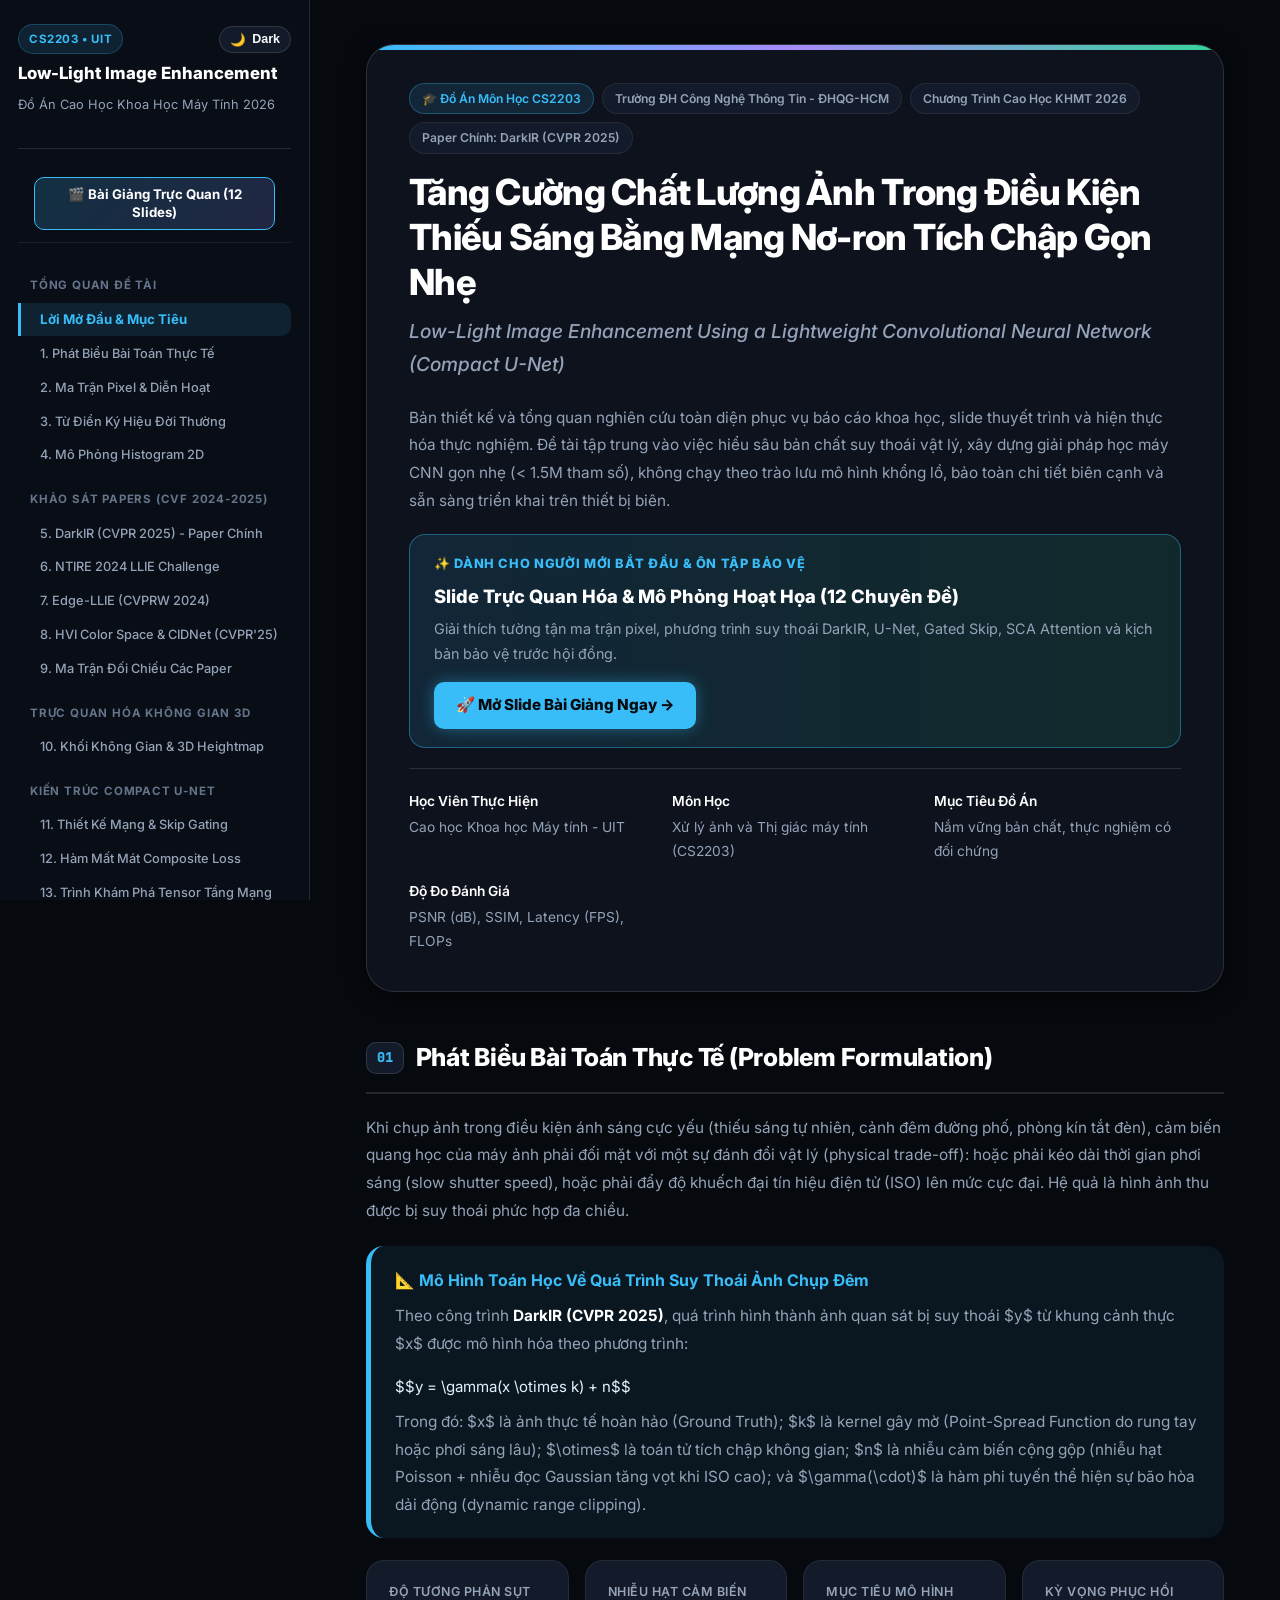
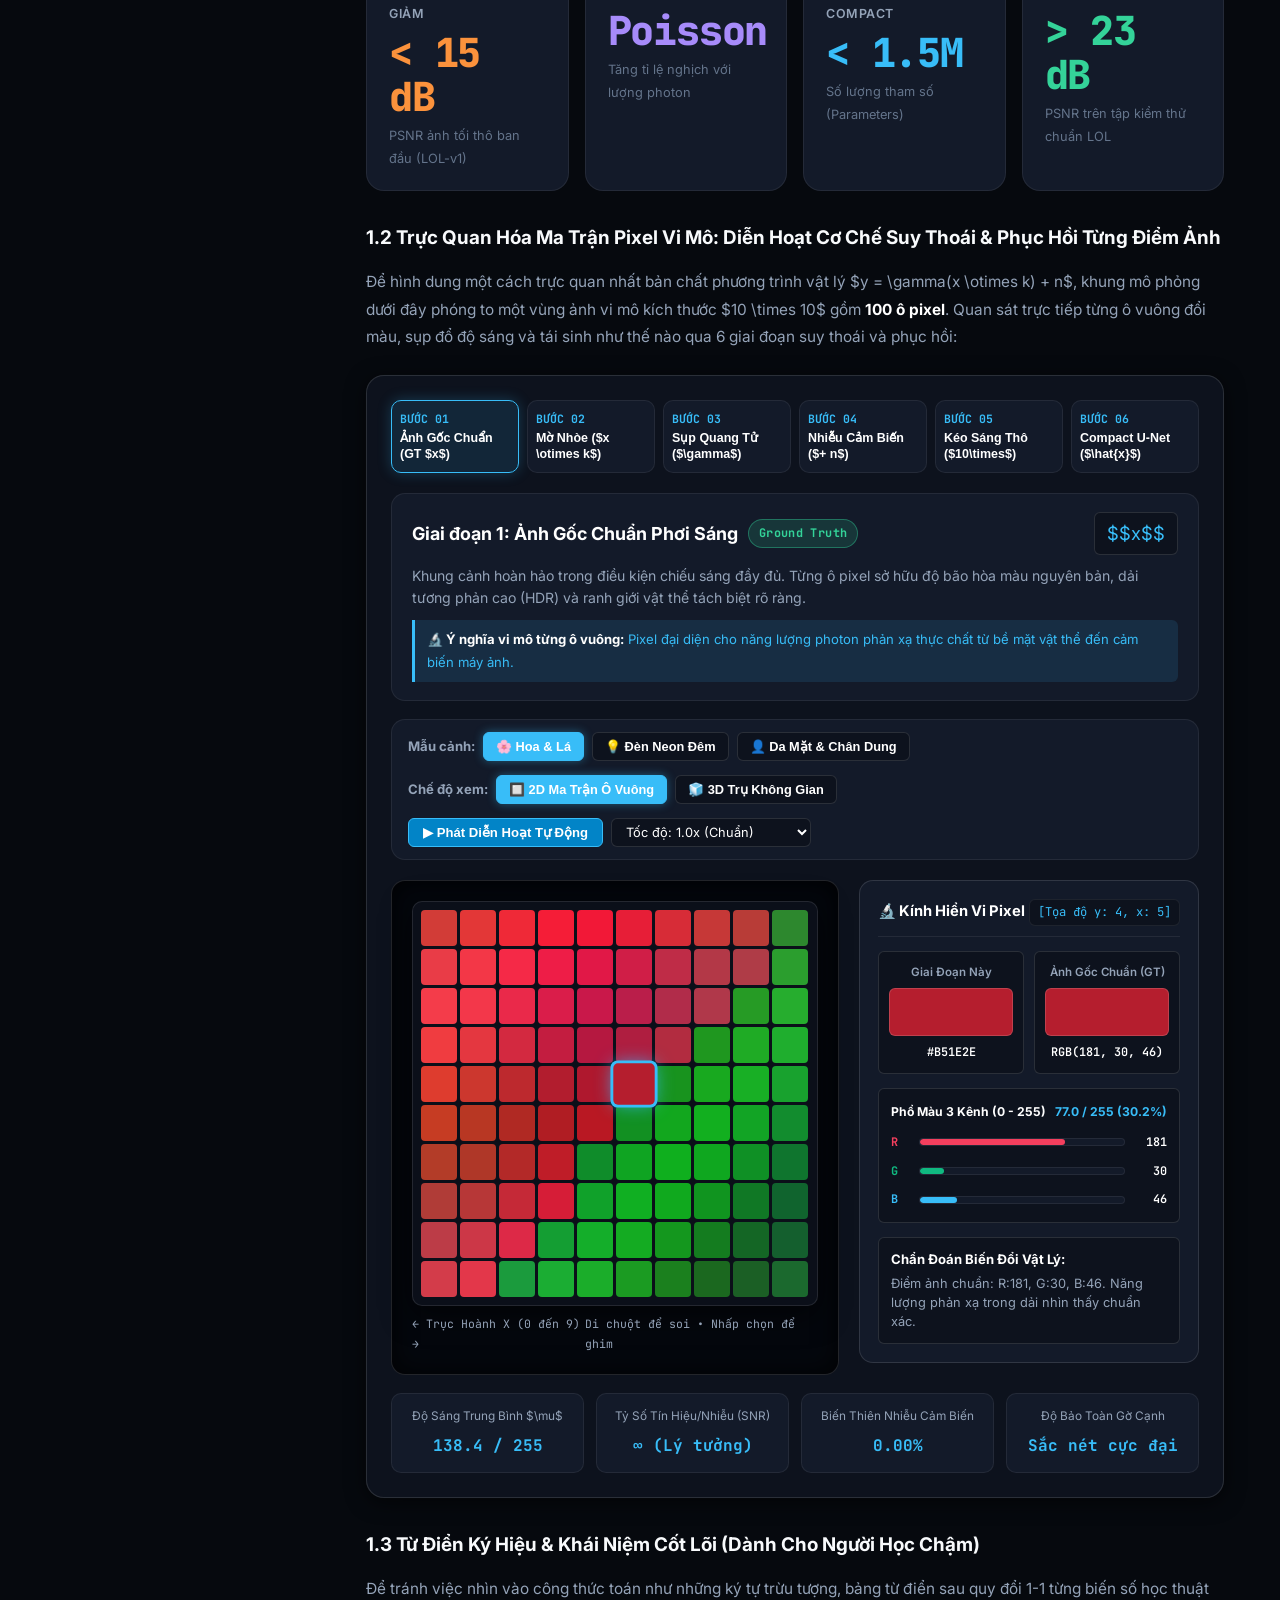
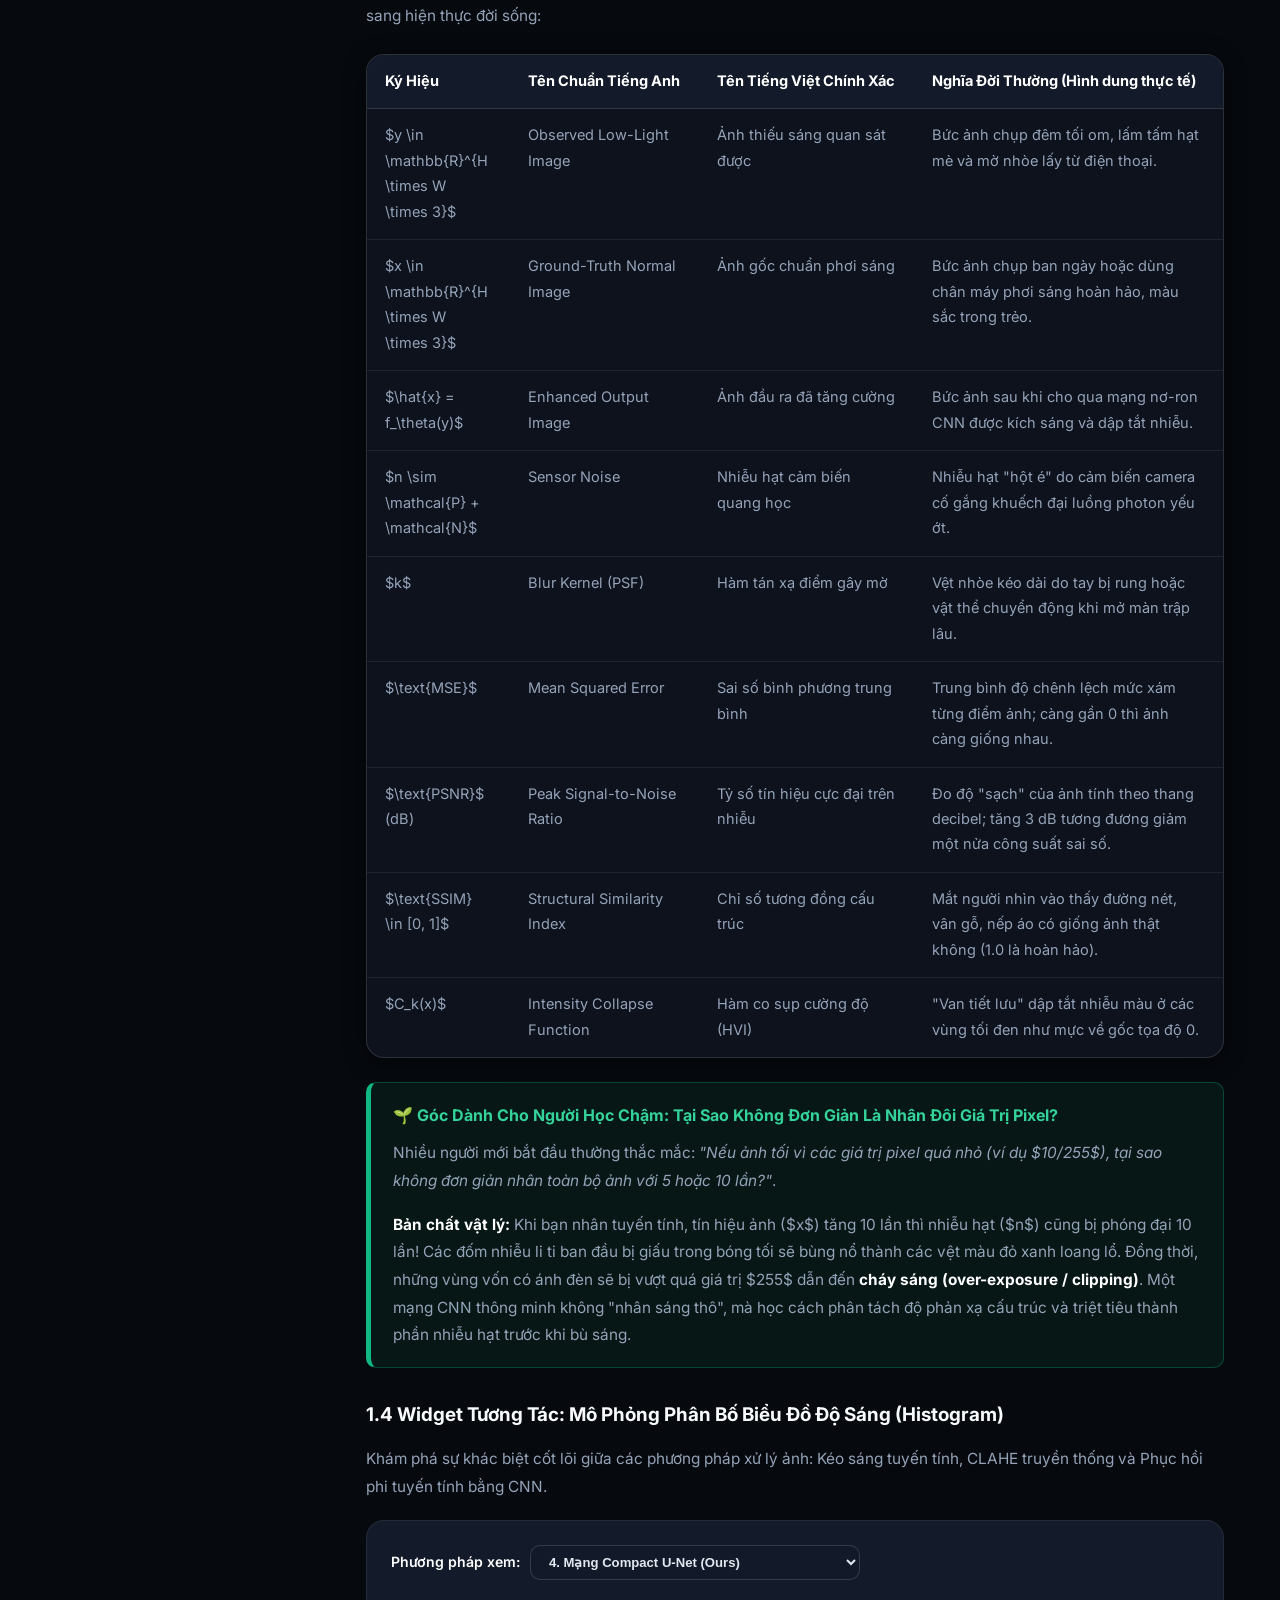
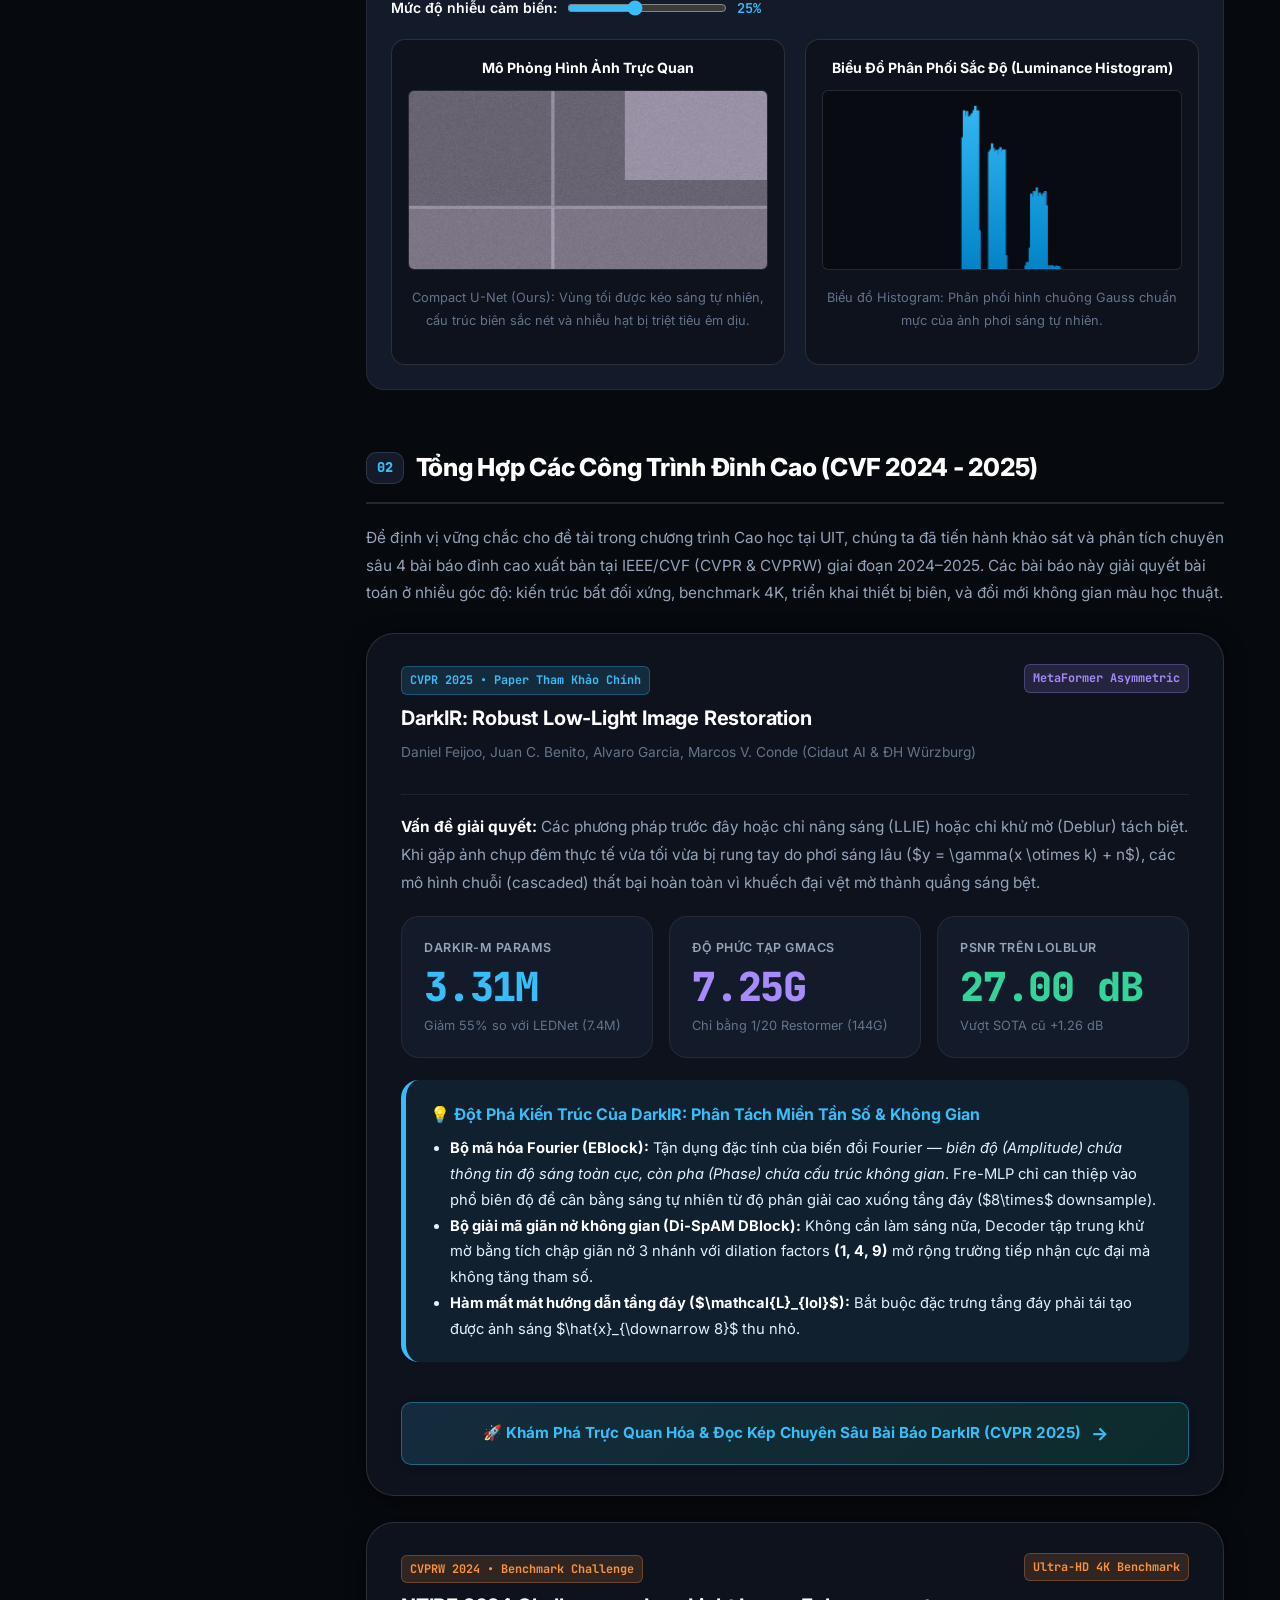
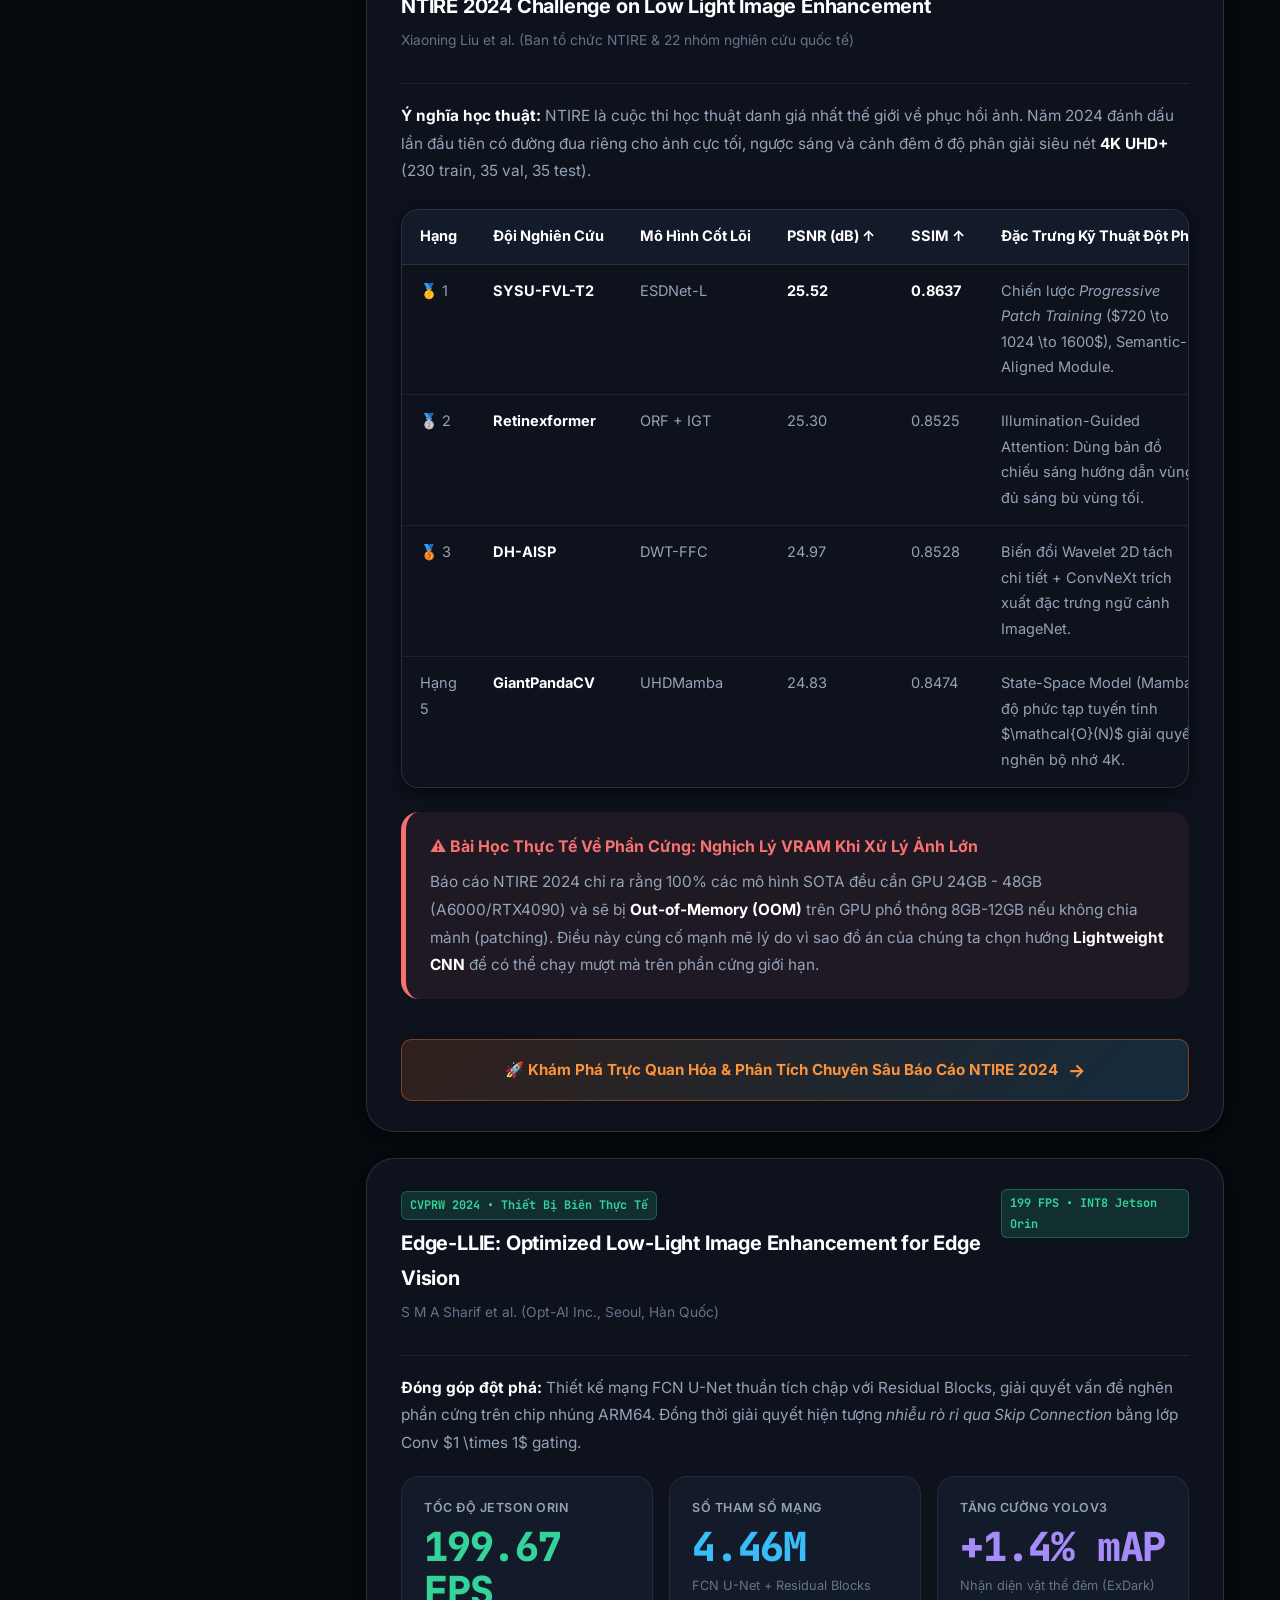
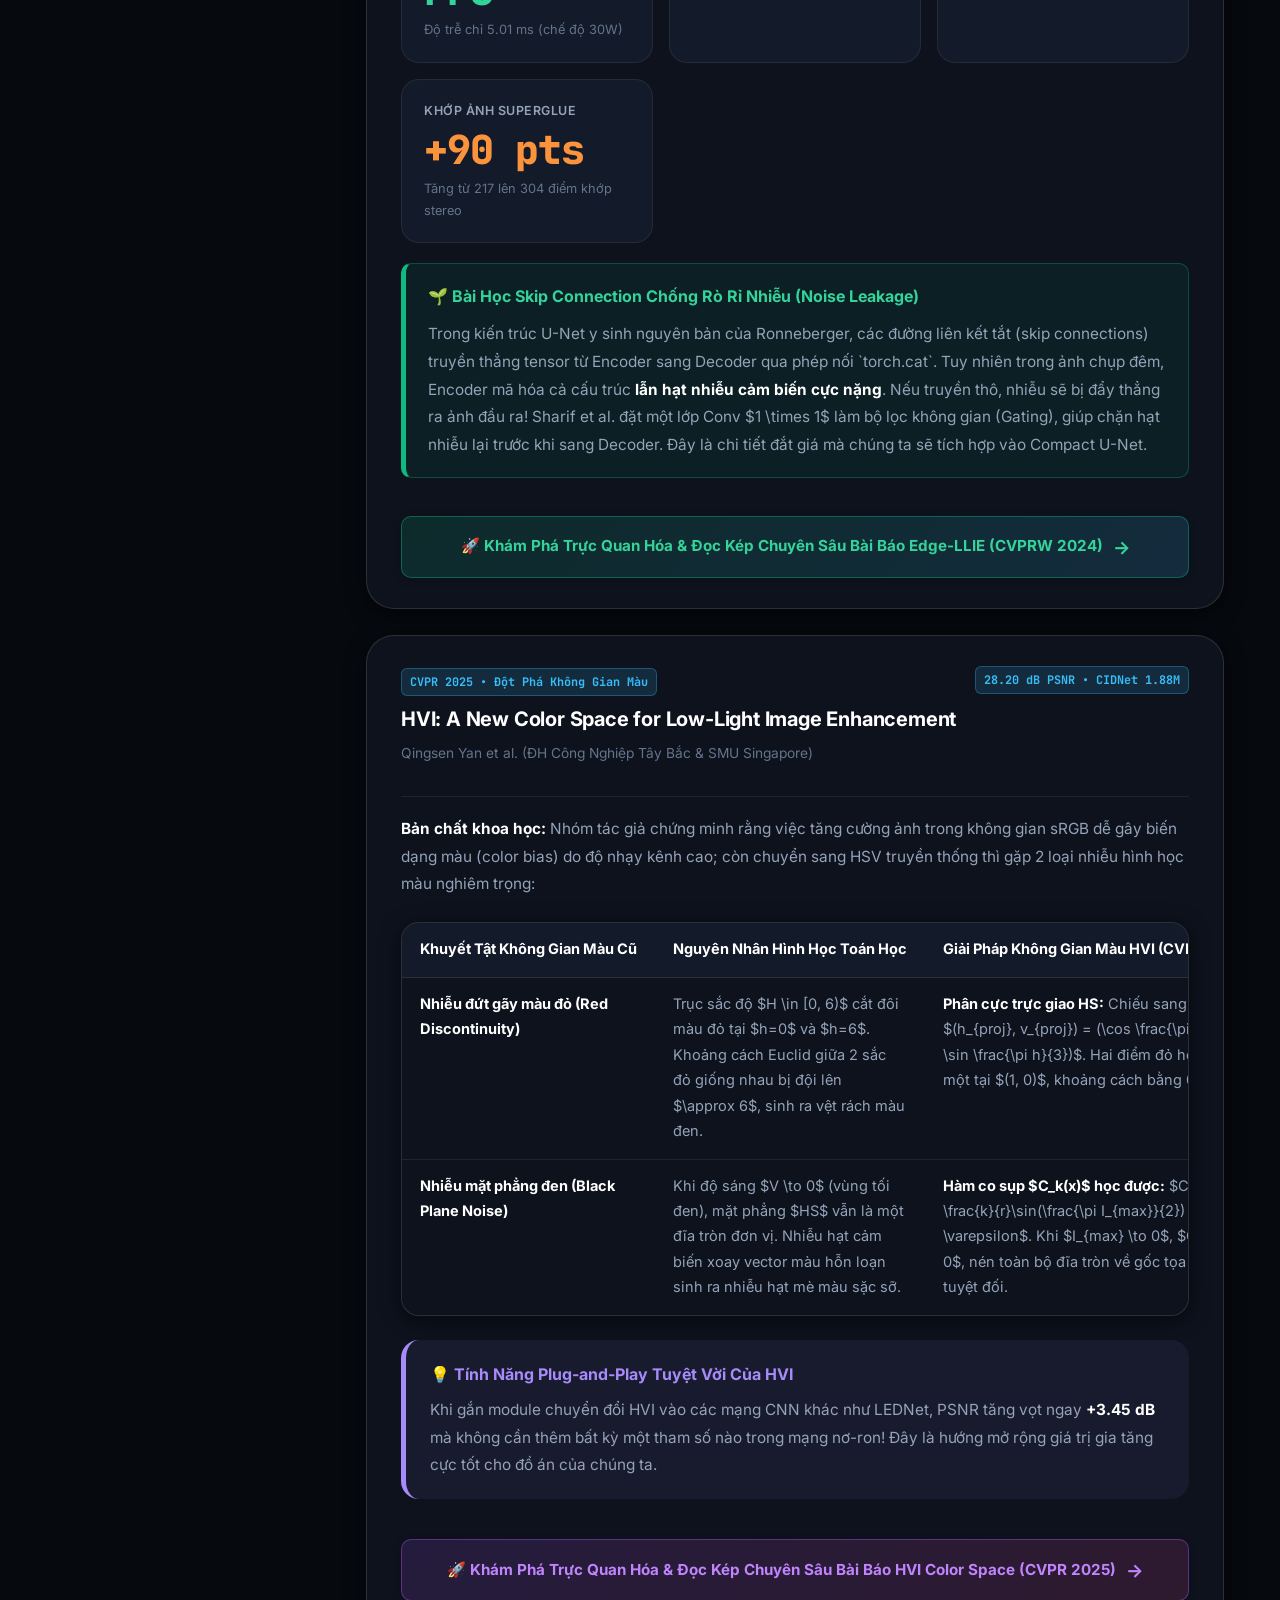
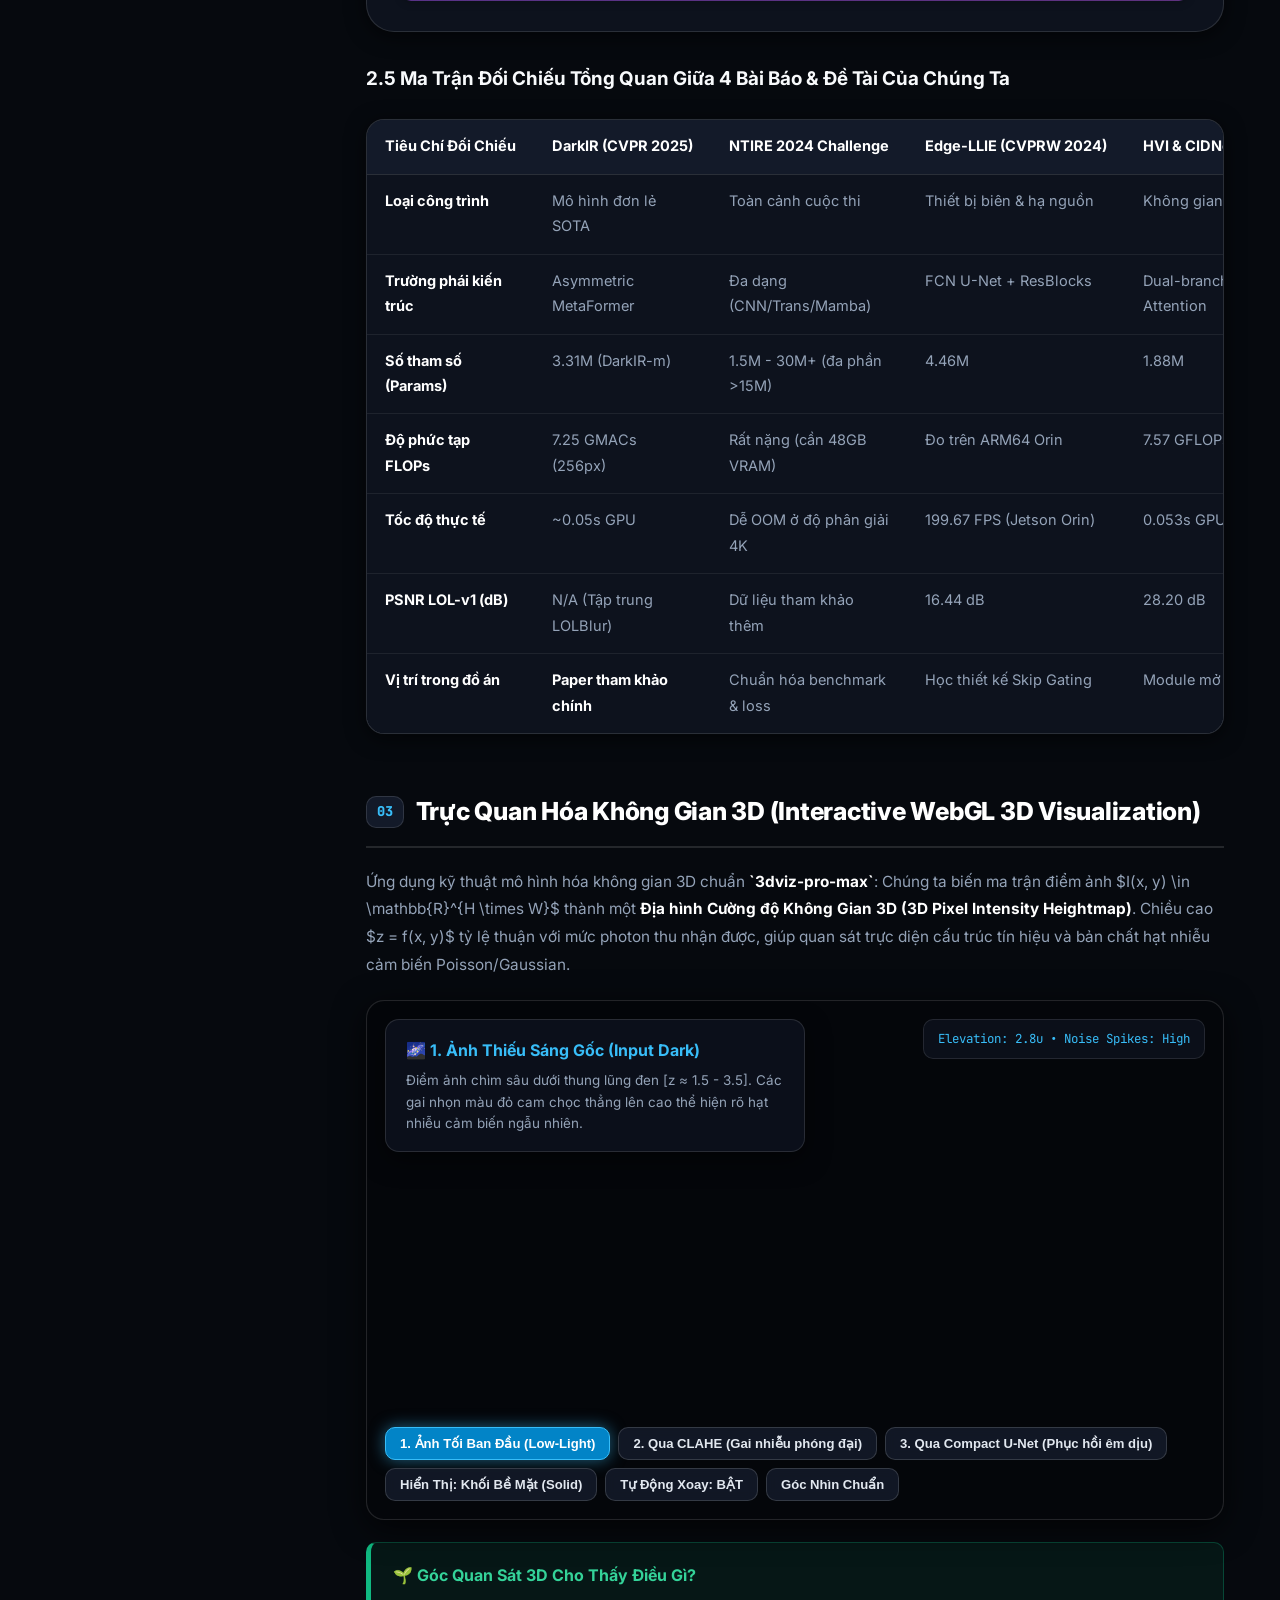
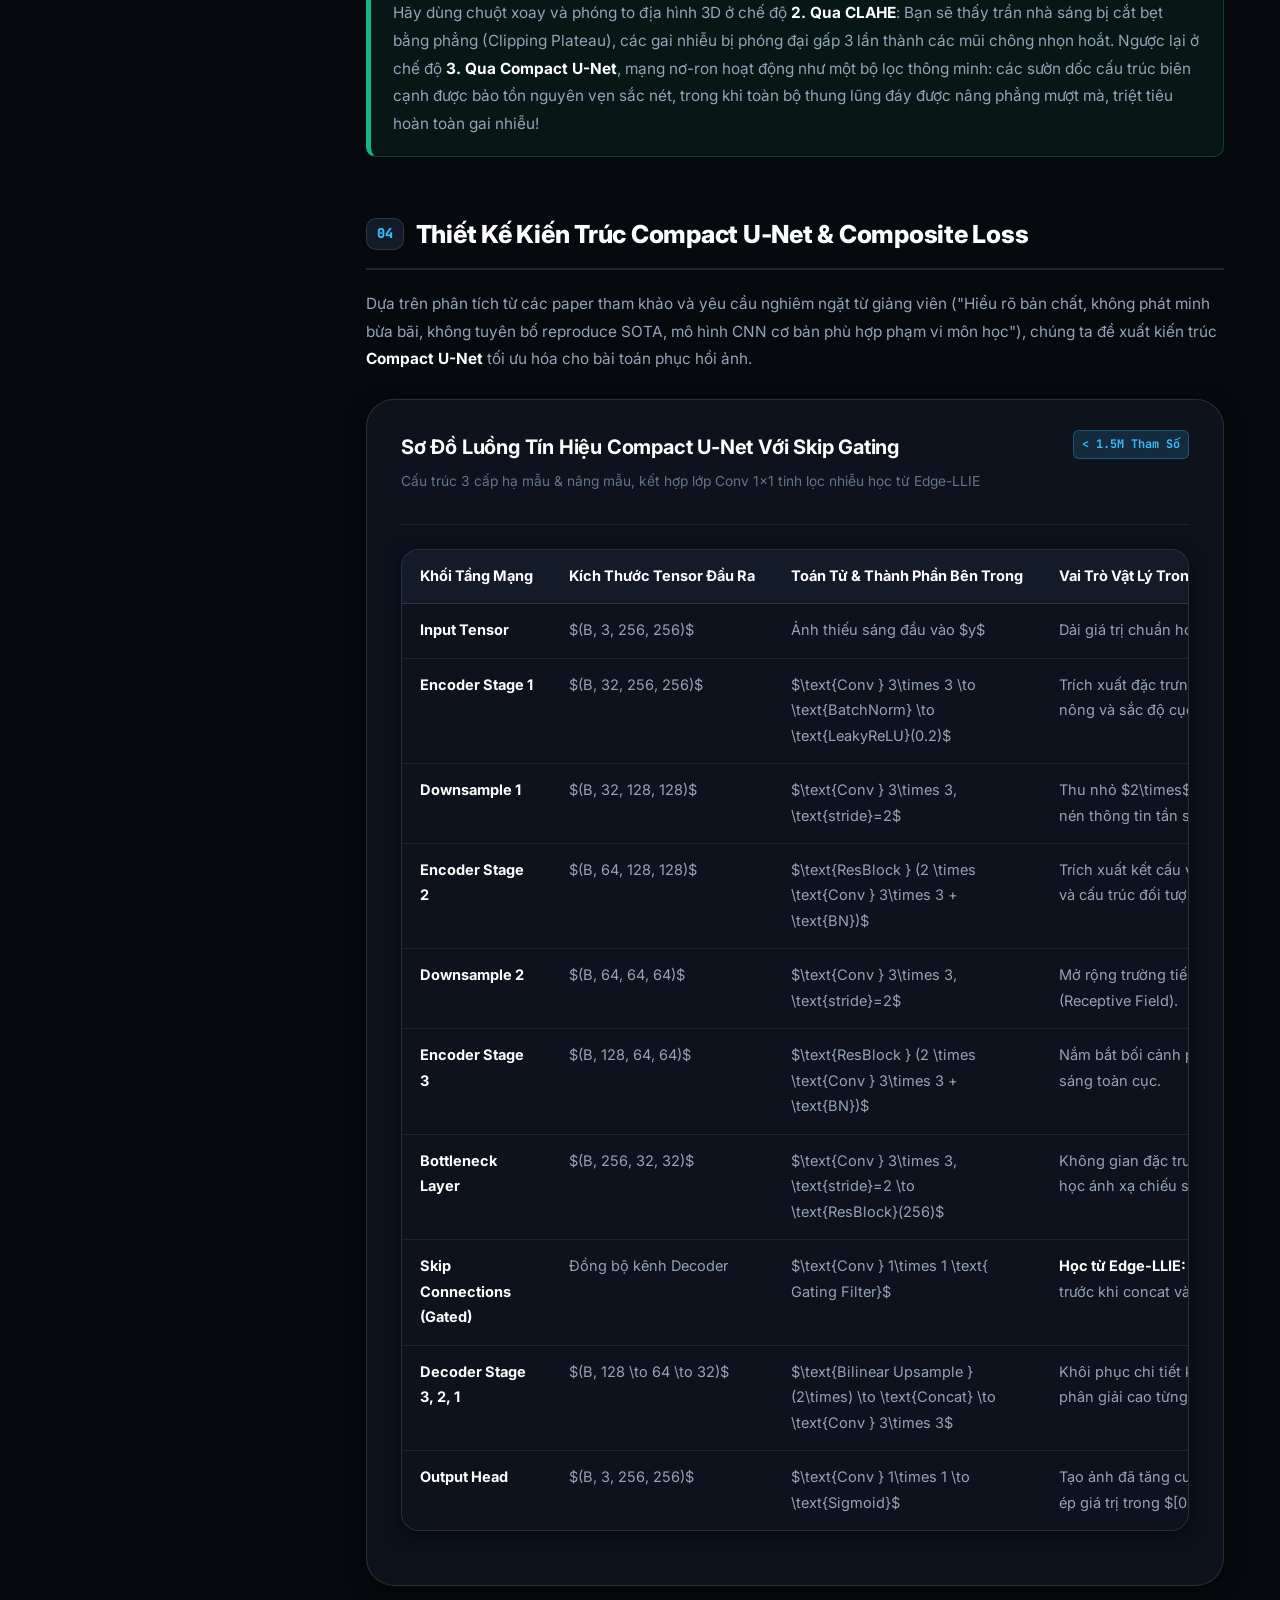
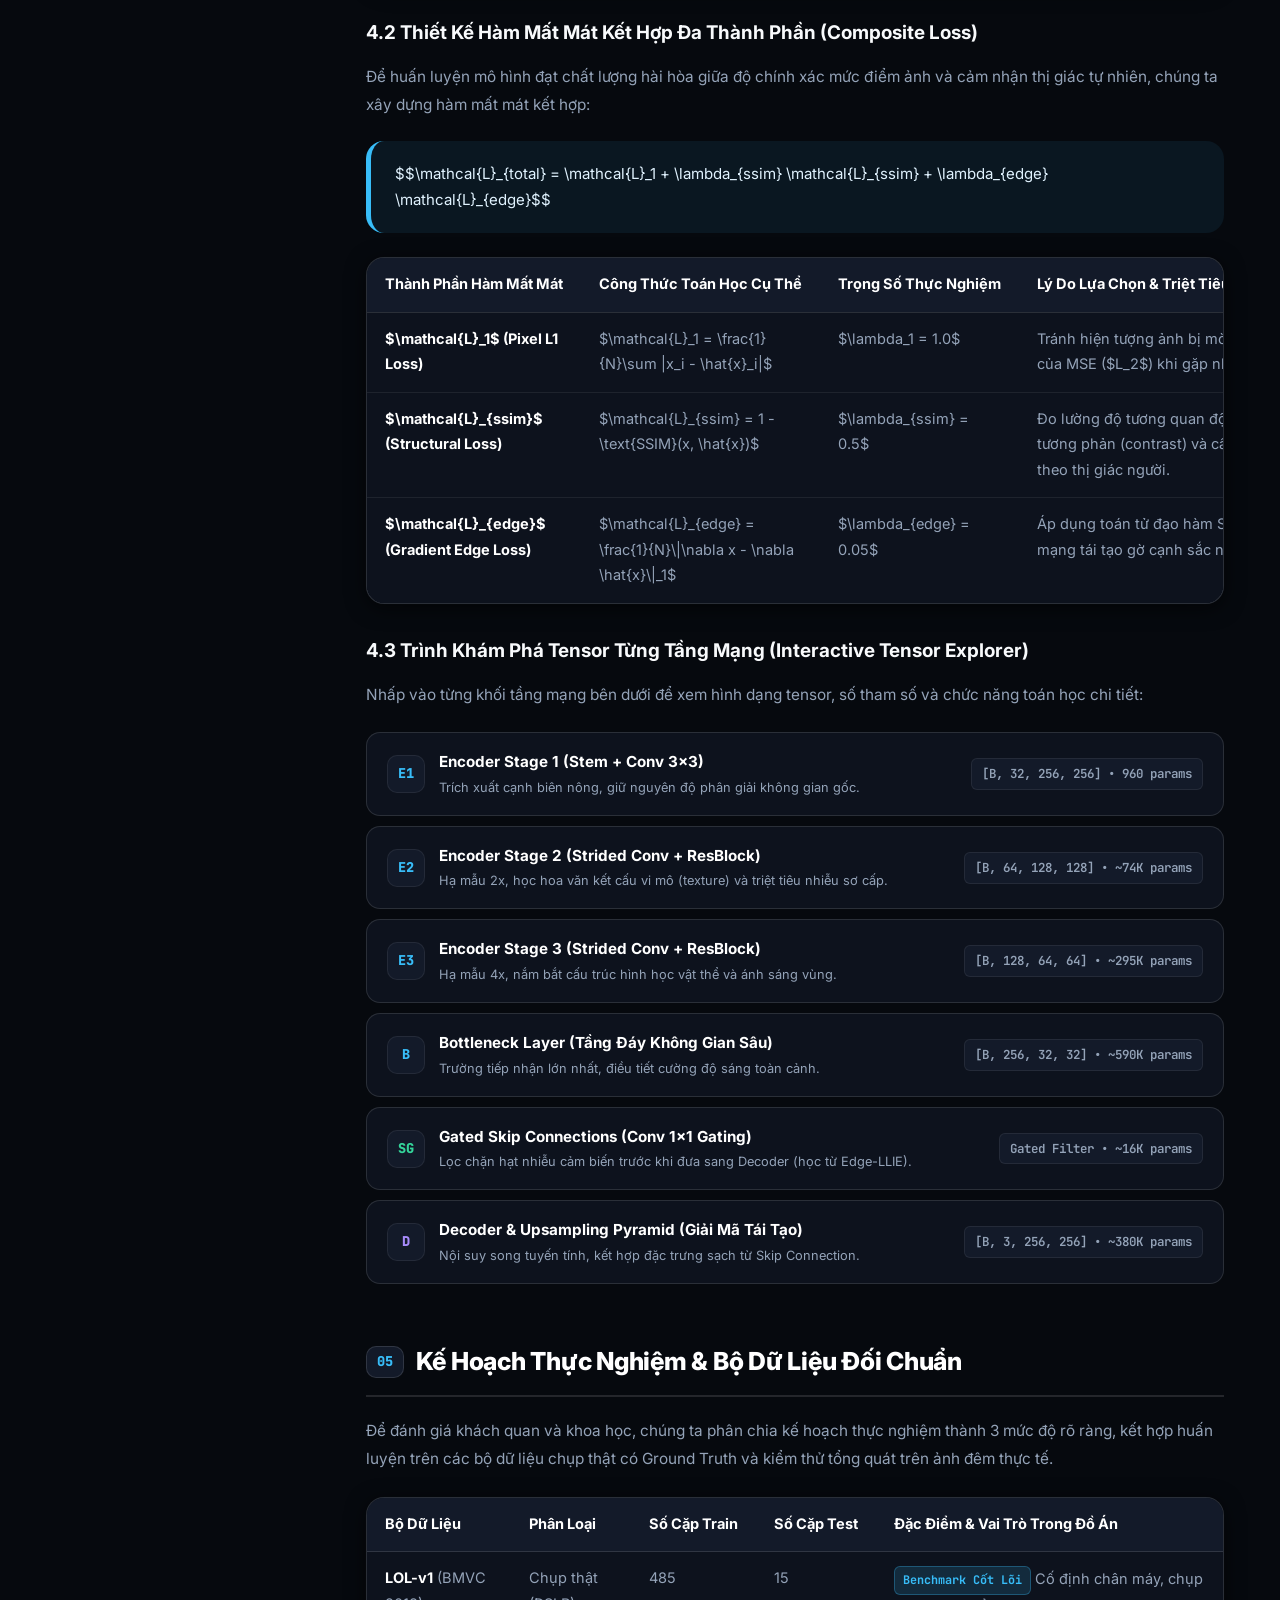
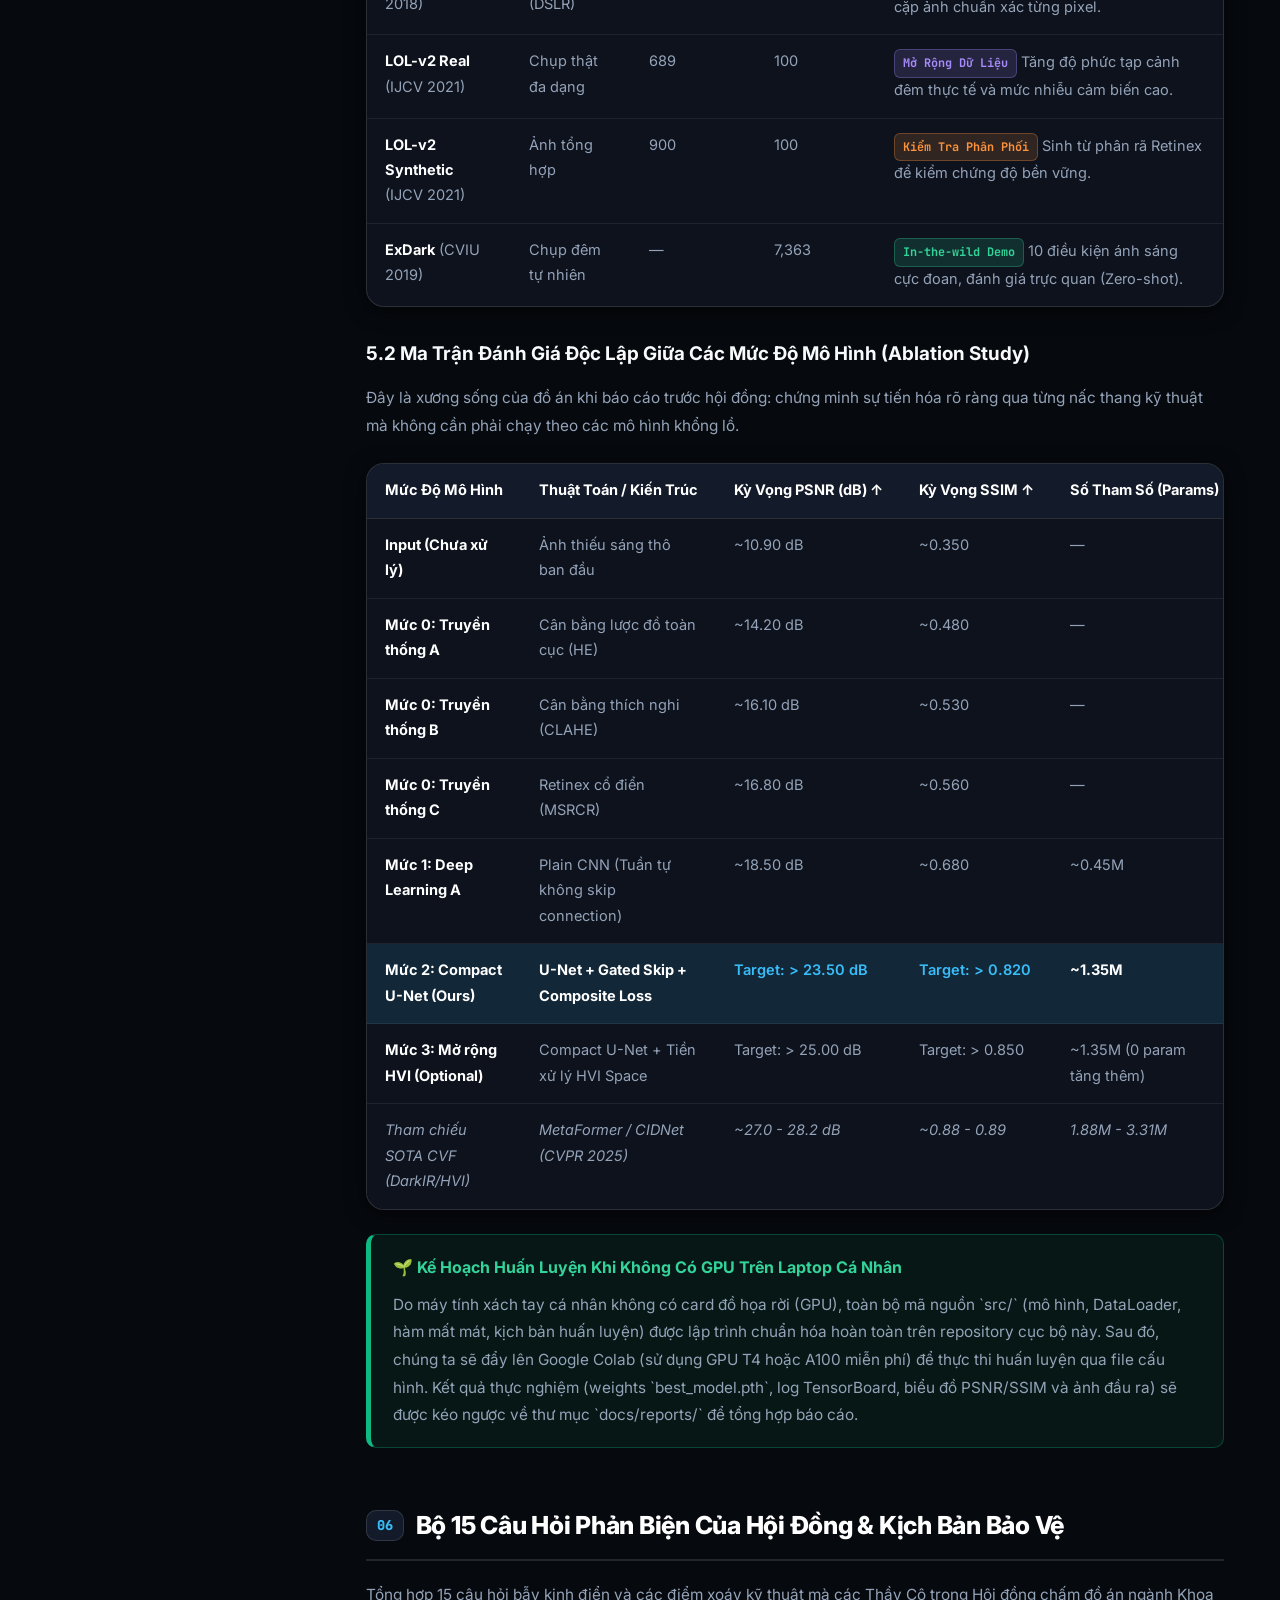
==== commit c341e119: "view paper" ====
--- a/docs/views/index.html
+++ b/docs/views/index.html
@@ -521,11 +521,11 @@
                     </ul>
                 </div>
 
-                <!-- DarkIR Full Paper Reader Toggle & Container -->
-                <button class="paper-expand-toggle-btn" data-paper="darkir" onclick="togglePaperReader('darkir')">
-                    📖 Đọc Toàn Văn Bài Báo DarkIR (Bản Dịch Học Thuật & Đồ Họa Đầy Đủ) <span class="arrow-icon" id="arrow-darkir">▼</span>
-                </button>
-                <div class="paper-reader-wrapper" id="reader-darkir"></div>
+                <!-- DarkIR Paper Page Direct Navigation -->
+                <a href="papers/darkir.html" class="paper-expand-toggle-btn" style="text-decoration: none; display: inline-flex; align-items: center; justify-content: center; gap: 10px; width: 100%; box-sizing: border-box; padding: 14px 20px; font-size: 0.95rem; background: linear-gradient(135deg, rgba(56, 189, 248, 0.15), rgba(16, 185, 129, 0.15)); border: 1px solid rgba(56, 189, 248, 0.4); border-radius: var(--radius-sm); color: #38BDF8; font-weight: 700; transition: all 0.25s cubic-bezier(0.4, 0, 0.2, 1); margin-top: 18px;">
+                    <span>🚀 Khám Phá Trực Quan Hóa & Đọc Kép Chuyên Sâu Bài Báo DarkIR (CVPR 2025)</span>
+                    <span style="font-size: 1.15rem;">→</span>
+                </a>
             </div>
 
             <!-- 2.2 NTIRE 2024 CHALLENGE -->
@@ -599,11 +599,11 @@
                     </p>
                 </div>
 
-                <!-- NTIRE 2024 Full Paper Reader Toggle & Container -->
-                <button class="paper-expand-toggle-btn" data-paper="ntire2024" onclick="togglePaperReader('ntire2024')">
-                    📖 Đọc Toàn Văn Báo Cáo NTIRE 2024 (Bản Dịch Học Thuật & Đồ Họa Đầy Đủ) <span class="arrow-icon" id="arrow-ntire2024">▼</span>
-                </button>
-                <div class="paper-reader-wrapper" id="reader-ntire2024"></div>
+                <!-- NTIRE 2024 Paper Page Direct Navigation -->
+                <a href="papers/ntire2024.html" class="paper-expand-toggle-btn" style="text-decoration: none; display: inline-flex; align-items: center; justify-content: center; gap: 10px; width: 100%; box-sizing: border-box; padding: 14px 20px; font-size: 0.95rem; background: linear-gradient(135deg, rgba(249, 115, 22, 0.15), rgba(56, 189, 248, 0.15)); border: 1px solid rgba(249, 115, 22, 0.4); border-radius: var(--radius-sm); color: #FB923C; font-weight: 700; transition: all 0.25s cubic-bezier(0.4, 0, 0.2, 1); margin-top: 18px;">
+                    <span>🚀 Khám Phá Trực Quan Hóa & Phân Tích Chuyên Sâu Báo Cáo NTIRE 2024</span>
+                    <span style="font-size: 1.15rem;">→</span>
+                </a>
             </div>
 
             <!-- 2.3 EDGE-LLIE -->
@@ -651,11 +651,11 @@
                     </p>
                 </div>
 
-                <!-- Edge-LLIE Full Paper Reader Toggle & Container -->
-                <button class="paper-expand-toggle-btn" data-paper="edgellie" onclick="togglePaperReader('edgellie')">
-                    📖 Đọc Toàn Văn Bài Báo Edge-LLIE (Bản Dịch Học Thuật & Đồ Họa Đầy Đủ) <span class="arrow-icon" id="arrow-edgellie">▼</span>
-                </button>
-                <div class="paper-reader-wrapper" id="reader-edgellie"></div>
+                <!-- Edge-LLIE Paper Page Direct Navigation -->
+                <a href="papers/edgellie.html" class="paper-expand-toggle-btn" style="text-decoration: none; display: inline-flex; align-items: center; justify-content: center; gap: 10px; width: 100%; box-sizing: border-box; padding: 14px 20px; font-size: 0.95rem; background: linear-gradient(135deg, rgba(16, 185, 129, 0.15), rgba(56, 189, 248, 0.15)); border: 1px solid rgba(16, 185, 129, 0.4); border-radius: var(--radius-sm); color: #34D399; font-weight: 700; transition: all 0.25s cubic-bezier(0.4, 0, 0.2, 1); margin-top: 18px;">
+                    <span>🚀 Khám Phá Trực Quan Hóa & Đọc Kép Chuyên Sâu Bài Báo Edge-LLIE (CVPRW 2024)</span>
+                    <span style="font-size: 1.15rem;">→</span>
+                </a>
             </div>
 
             <!-- 2.4 HVI COLOR SPACE -->
@@ -704,11 +704,11 @@
                     </p>
                 </div>
 
-                <!-- HVI Full Paper Reader Toggle & Container -->
-                <button class="paper-expand-toggle-btn" data-paper="hvi" onclick="togglePaperReader('hvi')">
-                    📖 Đọc Toàn Văn Bài Báo HVI (Bản Dịch Học Thuật & Đồ Họa Đầy Đủ) <span class="arrow-icon" id="arrow-hvi">▼</span>
-                </button>
-                <div class="paper-reader-wrapper" id="reader-hvi"></div>
+                <!-- HVI Paper Page Direct Navigation -->
+                <a href="papers/hvi.html" class="paper-expand-toggle-btn" style="text-decoration: none; display: inline-flex; align-items: center; justify-content: center; gap: 10px; width: 100%; box-sizing: border-box; padding: 14px 20px; font-size: 0.95rem; background: linear-gradient(135deg, rgba(168, 85, 247, 0.15), rgba(236, 72, 153, 0.15)); border: 1px solid rgba(168, 85, 247, 0.4); border-radius: var(--radius-sm); color: #C084FC; font-weight: 700; transition: all 0.25s cubic-bezier(0.4, 0, 0.2, 1); margin-top: 18px;">
+                    <span>🚀 Khám Phá Trực Quan Hóa & Đọc Kép Chuyên Sâu Bài Báo HVI Color Space (CVPR 2025)</span>
+                    <span style="font-size: 1.15rem;">→</span>
+                </a>
             </div>
 
             <!-- 2.5 COMPARISON MATRIX -->
--- a/docs/views/css/variables.css
+++ b/docs/views/css/variables.css
@@ -23,6 +23,7 @@
 /* 🌙 PURE OBSIDIAN OLED DARK MODE (MẶC ĐỊNH CHO ĐỒ ÁN) */
 [data-theme="dark"] {
     --bg-page: #06090E;           /* Đen OLED vũ trụ sâu thẳm với ánh lam vi mô */
+    --bg-void: #06090E;           /* Alias dự phòng cho trang độc lập */
     --bg-sidebar: #090D15;        /* Bảng điều hướng đen tuyền tinh tế */
     --bg-card: #0D121D;           /* Nền thẻ Soft Card đen Midnight sang trọng */
     --bg-card-hover: #121927;
@@ -79,6 +80,7 @@
 /* ☀️ CLEAN SOFT LIGHT MODE (TÙY CHỌN DỰ PHÒNG) */
 [data-theme="light"] {
     --bg-page: #F8F9FA;
+    --bg-void: #F8F9FA;
     --bg-sidebar: #FFFFFF;
     --bg-card: #FFFFFF;
     --bg-card-hover: #F8FAFC;
--- a/docs/views/css/papers.css
+++ b/docs/views/css/papers.css
@@ -457,3 +457,453 @@
         padding: 20px;
     }
 }
+
+/* ==========================================================================
+   DUAL-READING SYSTEM & PEDAGOGICAL ANALYSIS DESIGN SYSTEM
+   Standard Soft Clean Cards Architecture for Academic Visualizers
+   ========================================================================== */
+
+/* 1. Paper Passage Card (Original Paper Passage) */
+.paper-passage-card {
+    background: var(--bg-card);
+    border: 1px solid var(--border-card);
+    border-left: 5px solid var(--primary);
+    border-radius: var(--radius-lg);
+    padding: 30px 34px;
+    margin-bottom: 24px;
+    box-shadow: 0 6px 24px rgba(0, 0, 0, 0.25);
+    position: relative;
+    transition: transform 0.2s ease, box-shadow 0.2s ease;
+}
+
+.paper-passage-card:hover {
+    box-shadow: 0 10px 32px rgba(0, 0, 0, 0.35);
+}
+
+.paper-passage-header {
+    display: flex;
+    justify-content: space-between;
+    align-items: center;
+    flex-wrap: wrap;
+    gap: 12px;
+    margin-bottom: 18px;
+    padding-bottom: 12px;
+    border-bottom: 1px dashed var(--border-hairline);
+}
+
+.paper-passage-badge {
+    font-family: var(--font-mono);
+    font-size: 0.78rem;
+    font-weight: 700;
+    padding: 4px 12px;
+    border-radius: 999px;
+    display: inline-flex;
+    align-items: center;
+    gap: 6px;
+    letter-spacing: 0.03em;
+}
+
+.paper-passage-badge.tag-blue {
+    background: rgba(56, 189, 248, 0.12);
+    color: #38BDF8;
+    border: 1px solid rgba(56, 189, 248, 0.35);
+}
+
+.paper-passage-badge.tag-green {
+    background: rgba(16, 185, 129, 0.12);
+    color: #10B981;
+    border: 1px solid rgba(16, 185, 129, 0.35);
+}
+
+.paper-passage-badge.tag-purple {
+    background: rgba(168, 85, 247, 0.12);
+    color: #C084FC;
+    border: 1px solid rgba(168, 85, 247, 0.35);
+}
+
+.paper-passage-badge.tag-amber {
+    background: rgba(245, 158, 11, 0.12);
+    color: #FBBF24;
+    border: 1px solid rgba(245, 158, 11, 0.35);
+}
+
+.paper-passage-meta {
+    font-size: 0.82rem;
+    color: var(--text-muted);
+    font-family: var(--font-mono);
+}
+
+.paper-passage-title {
+    font-size: 1.4rem;
+    font-weight: 800;
+    color: var(--text-primary);
+    margin-top: 24px;
+    margin-bottom: 16px;
+    line-height: 1.35;
+}
+
+.paper-passage-subheading {
+    font-size: 1.15rem;
+    font-weight: 700;
+    color: var(--primary);
+    margin-top: 28px;
+    margin-bottom: 14px;
+    line-height: 1.4;
+}
+
+.paper-passage-subheading-4 {
+    font-size: 1.02rem;
+    font-weight: 600;
+    color: var(--text-primary);
+    margin-top: 22px;
+    margin-bottom: 12px;
+    line-height: 1.4;
+}
+
+.paper-passage-body, .passage-content {
+    font-size: 1.02rem;
+    line-height: 1.85;
+    color: var(--text-primary);
+    word-break: break-word;
+}
+
+.paper-passage-body p, .passage-content p {
+    margin-top: 0;
+    margin-bottom: 20px;
+    line-height: 1.85;
+    color: var(--text-secondary);
+}
+
+.paper-passage-body p strong, .passage-content p strong {
+    color: var(--text-primary);
+}
+
+.paper-passage-body ul, .passage-content ul,
+.paper-passage-body ol, .passage-content ol {
+    margin-top: 0;
+    margin-bottom: 22px;
+    padding-left: 28px;
+    line-height: 1.85;
+    color: var(--text-secondary);
+}
+
+.paper-passage-body li, .passage-content li {
+    margin-bottom: 10px;
+}
+
+/* Ensure tables never blow out layout */
+.table-container {
+    width: 100%;
+    max-width: 100%;
+    overflow-x: auto;
+    margin: 24px 0;
+    box-sizing: border-box;
+    -webkit-overflow-scrolling: touch;
+}
+
+.table-container table {
+    width: 100%;
+    border-collapse: collapse;
+}
+
+/* Ensure equations wrap or scroll nicely */
+.paper-equation {
+    max-width: 100%;
+    overflow-x: auto;
+    box-sizing: border-box;
+    margin: 20px 0;
+}
+
+/* 2. Pedagogical Analysis Card (Góc Sư Phạm Liền Kề) */
+.pedagogical-card {
+    background: var(--bg-card);
+    border: 1px solid var(--border-card);
+    border-left: 5px solid #10B981;
+    border-radius: var(--radius-lg);
+    padding: 32px 36px;
+    margin-bottom: 40px;
+    box-shadow: 0 8px 30px rgba(0, 0, 0, 0.28);
+    position: relative;
+    background-image: radial-gradient(circle at 100% 0%, rgba(16, 185, 129, 0.03) 0%, transparent 40%);
+}
+
+.pedagogical-header {
+    display: flex;
+    justify-content: space-between;
+    align-items: center;
+    flex-wrap: wrap;
+    gap: 12px;
+    margin-bottom: 20px;
+    padding-bottom: 14px;
+    border-bottom: 1px solid rgba(16, 185, 129, 0.2);
+}
+
+.pedagogical-badge {
+    background: rgba(16, 185, 129, 0.15);
+    color: #34D399;
+    border: 1px solid rgba(16, 185, 129, 0.4);
+    font-family: var(--font-mono);
+    font-size: 0.8rem;
+    font-weight: 700;
+    padding: 5px 14px;
+    border-radius: 999px;
+    display: inline-flex;
+    align-items: center;
+    gap: 6px;
+}
+
+.pedagogical-title {
+    font-size: 1.25rem;
+    font-weight: 800;
+    color: #34D399;
+    margin-bottom: 16px;
+    display: flex;
+    align-items: center;
+    gap: 10px;
+}
+
+/* 3. Callout Intuition (Góc Dành Cho Người Học Chậm) */
+.callout.intuition {
+    background: rgba(16, 185, 129, 0.08);
+    border: 1px solid rgba(16, 185, 129, 0.3);
+    border-left: 5px solid #10B981;
+    border-radius: var(--radius-sm);
+    padding: 18px 22px;
+    margin: 20px 0;
+    line-height: 1.75;
+}
+
+.callout.intuition .callout-title {
+    color: #34D399;
+    font-weight: 700;
+    font-size: 1rem;
+    margin-bottom: 10px;
+    display: flex;
+    align-items: center;
+    gap: 8px;
+}
+
+.callout.analogy {
+    background: rgba(245, 158, 11, 0.08);
+    border: 1px solid rgba(245, 158, 11, 0.3);
+    border-left: 5px solid #F59E0B;
+    border-radius: var(--radius-sm);
+    padding: 18px 22px;
+    margin: 20px 0;
+    line-height: 1.75;
+}
+
+.callout.analogy .callout-title {
+    color: #FBBF24;
+    font-weight: 700;
+    font-size: 1rem;
+    margin-bottom: 10px;
+    display: flex;
+    align-items: center;
+    gap: 8px;
+}
+
+/* 4. 4-Column Notation Dictionary Table */
+.dict-table-wrapper {
+    margin: 20px 0;
+    border-radius: var(--radius-sm);
+    overflow: hidden;
+    border: 1px solid var(--border-card);
+}
+
+.dict-table {
+    width: 100%;
+    border-collapse: collapse;
+    font-size: 0.88rem;
+    background: var(--bg-card);
+}
+
+.dict-table th {
+    background: var(--bg-subtle);
+    color: var(--ink);
+    padding: 12px 16px;
+    text-align: left;
+    font-weight: 700;
+    border-bottom: 2px solid var(--border-card);
+}
+
+.dict-table td {
+    padding: 12px 16px;
+    border-bottom: 1px solid var(--border-hairline);
+    vertical-align: top;
+    line-height: 1.6;
+}
+
+.dict-table tr:hover {
+    background: rgba(255, 255, 255, 0.02);
+}
+
+.dict-table .math-col {
+    font-family: var(--font-mono);
+    font-weight: 700;
+    color: #38BDF8;
+    white-space: nowrap;
+    width: 15%;
+}
+
+.dict-table .en-col {
+    color: var(--text-secondary);
+    font-style: italic;
+    width: 25%;
+}
+
+.dict-table .vn-col {
+    color: var(--ink);
+    font-weight: 600;
+    width: 25%;
+}
+
+.dict-table .intuition-col {
+    color: #A7F3D0;
+    width: 35%;
+}
+
+/* 5. Interactive Simulation Containers */
+.interactive-widget-box {
+    background: var(--bg-subtle);
+    border: 1px solid var(--border-card);
+    border-radius: var(--radius-md);
+    padding: 24px;
+    margin: 24px 0;
+}
+
+.widget-control-row {
+    display: flex;
+    align-items: center;
+    flex-wrap: wrap;
+    gap: 16px;
+    margin-bottom: 18px;
+}
+
+.widget-control-group {
+    display: flex;
+    align-items: center;
+    gap: 10px;
+}
+
+.widget-control-label {
+    font-size: 0.88rem;
+    font-weight: 600;
+    color: var(--ink);
+}
+
+.widget-slider {
+    accent-color: var(--primary);
+    cursor: pointer;
+}
+
+.widget-btn {
+    background: var(--primary);
+    color: #FFFFFF;
+    border: none;
+    padding: 7px 16px;
+    border-radius: var(--radius-xs);
+    font-size: 0.84rem;
+    font-weight: 700;
+    cursor: pointer;
+    transition: all 0.2s ease;
+}
+
+.widget-btn:hover {
+    background: #0284C7;
+    transform: translateY(-1px);
+}
+
+.widget-canvas-container {
+    display: flex;
+    justify-content: center;
+    gap: 20px;
+    flex-wrap: wrap;
+    margin-top: 14px;
+}
+
+.widget-canvas-box {
+    text-align: center;
+}
+
+.widget-canvas-box canvas {
+    border: 1px solid var(--border-card);
+    border-radius: var(--radius-sm);
+    background: #050811;
+}
+
+.widget-canvas-title {
+    font-size: 0.8rem;
+    color: var(--text-muted);
+    margin-top: 6px;
+    font-family: var(--font-mono);
+}
+
+/* 6. UIT Defense QA Accordion */
+.defense-qa-list {
+    display: flex;
+    flex-direction: column;
+    gap: 12px;
+    margin-top: 20px;
+}
+
+.defense-qa-item {
+    background: var(--bg-card);
+    border: 1px solid var(--border-card);
+    border-radius: var(--radius-sm);
+    overflow: hidden;
+    transition: all 0.2s ease;
+}
+
+.defense-qa-question {
+    padding: 16px 20px;
+    font-weight: 700;
+    color: var(--ink);
+    cursor: pointer;
+    display: flex;
+    justify-content: space-between;
+    align-items: center;
+    background: var(--bg-subtle);
+}
+
+.defense-qa-question:hover {
+    color: var(--primary);
+}
+
+.defense-qa-answer {
+    padding: 0 20px;
+    max-height: 0;
+    overflow: hidden;
+    transition: max-height 0.3s ease, padding 0.3s ease;
+    line-height: 1.75;
+    font-size: 0.92rem;
+    color: var(--ink);
+}
+
+.defense-qa-item.active .defense-qa-answer {
+    padding: 18px 20px;
+    max-height: 500px;
+    border-top: 1px solid var(--border-hairline);
+}
+
+.defense-qa-icon {
+    transition: transform 0.3s ease;
+    font-size: 0.8rem;
+}
+
+.defense-qa-item.active .defense-qa-icon {
+    transform: rotate(180deg);
+}
+
+/* 7. Sticky Top Progress Bar */
+#reading-progress-bar {
+    position: fixed;
+    top: 0;
+    left: 0;
+    height: 4px;
+    background: linear-gradient(90deg, #38BDF8, #10B981, #C084FC);
+    width: 0%;
+    z-index: 9999;
+    transition: width 0.1s ease;
+}
+
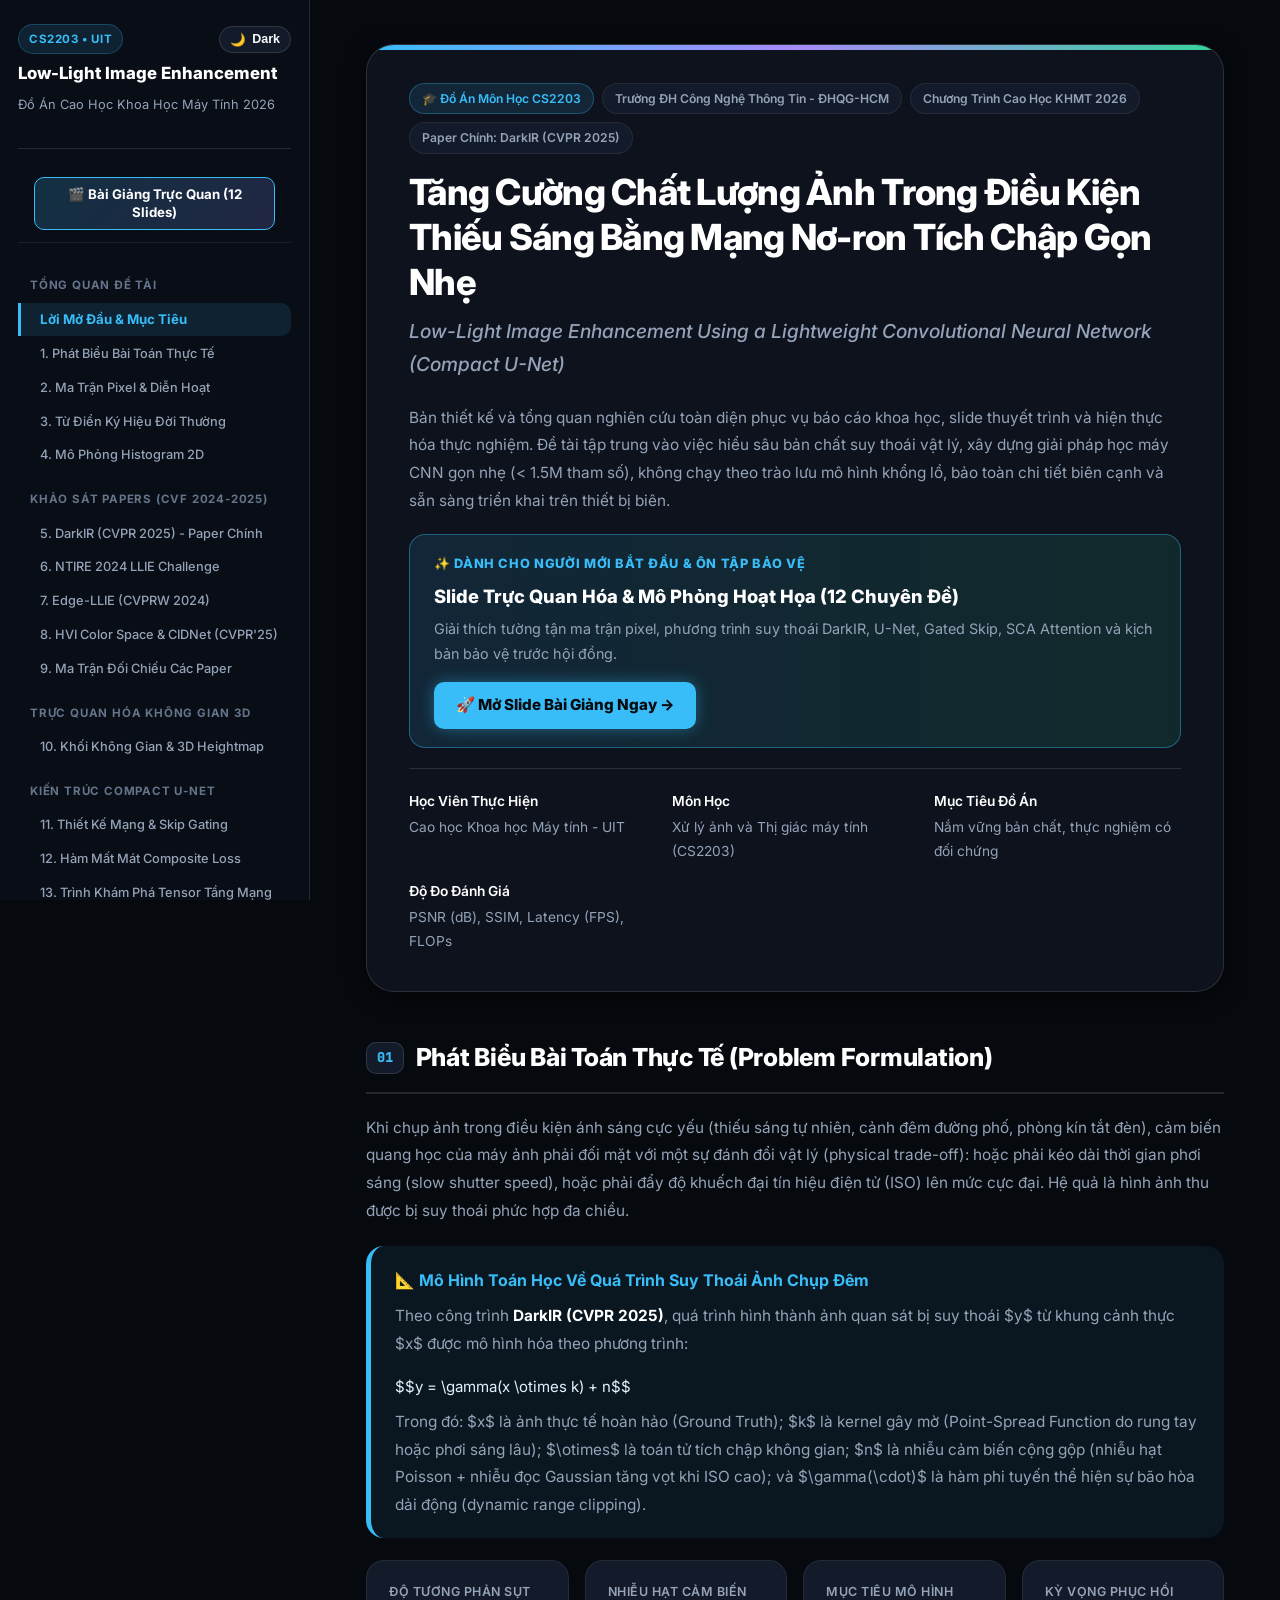
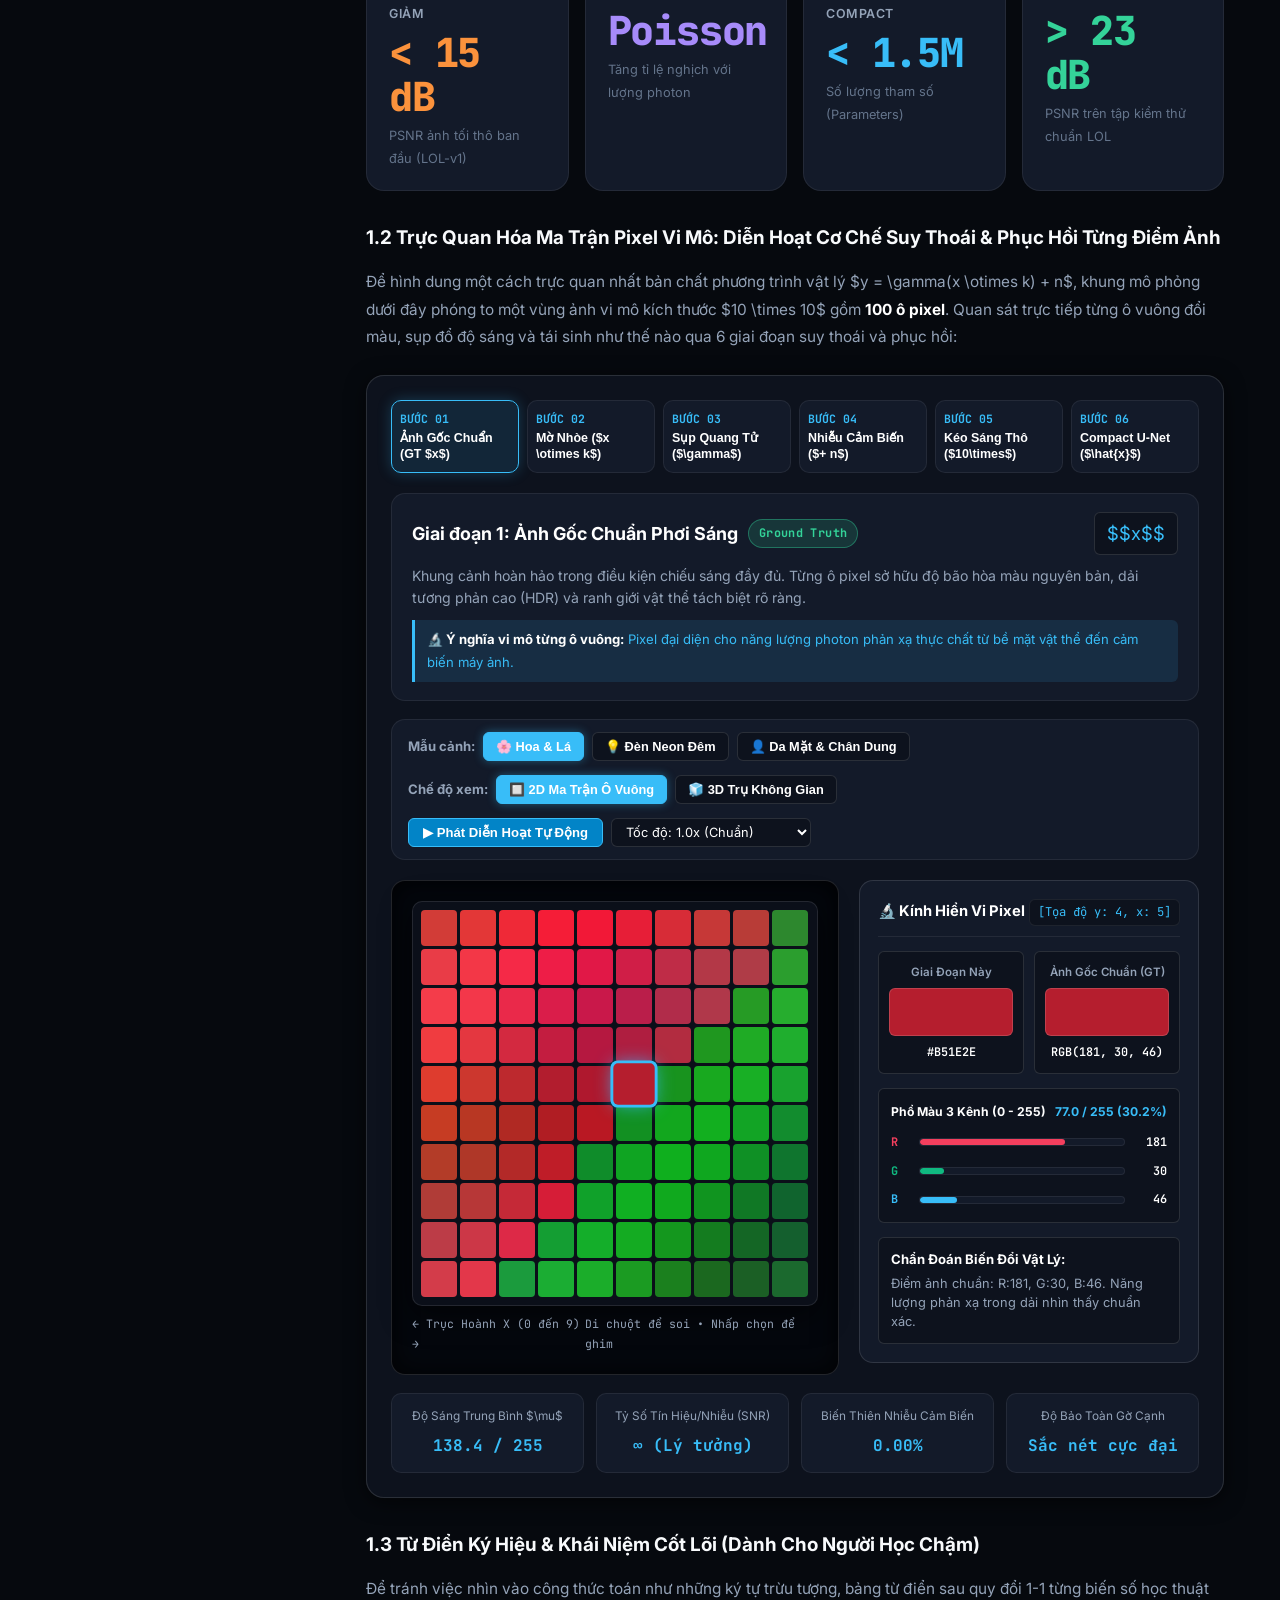
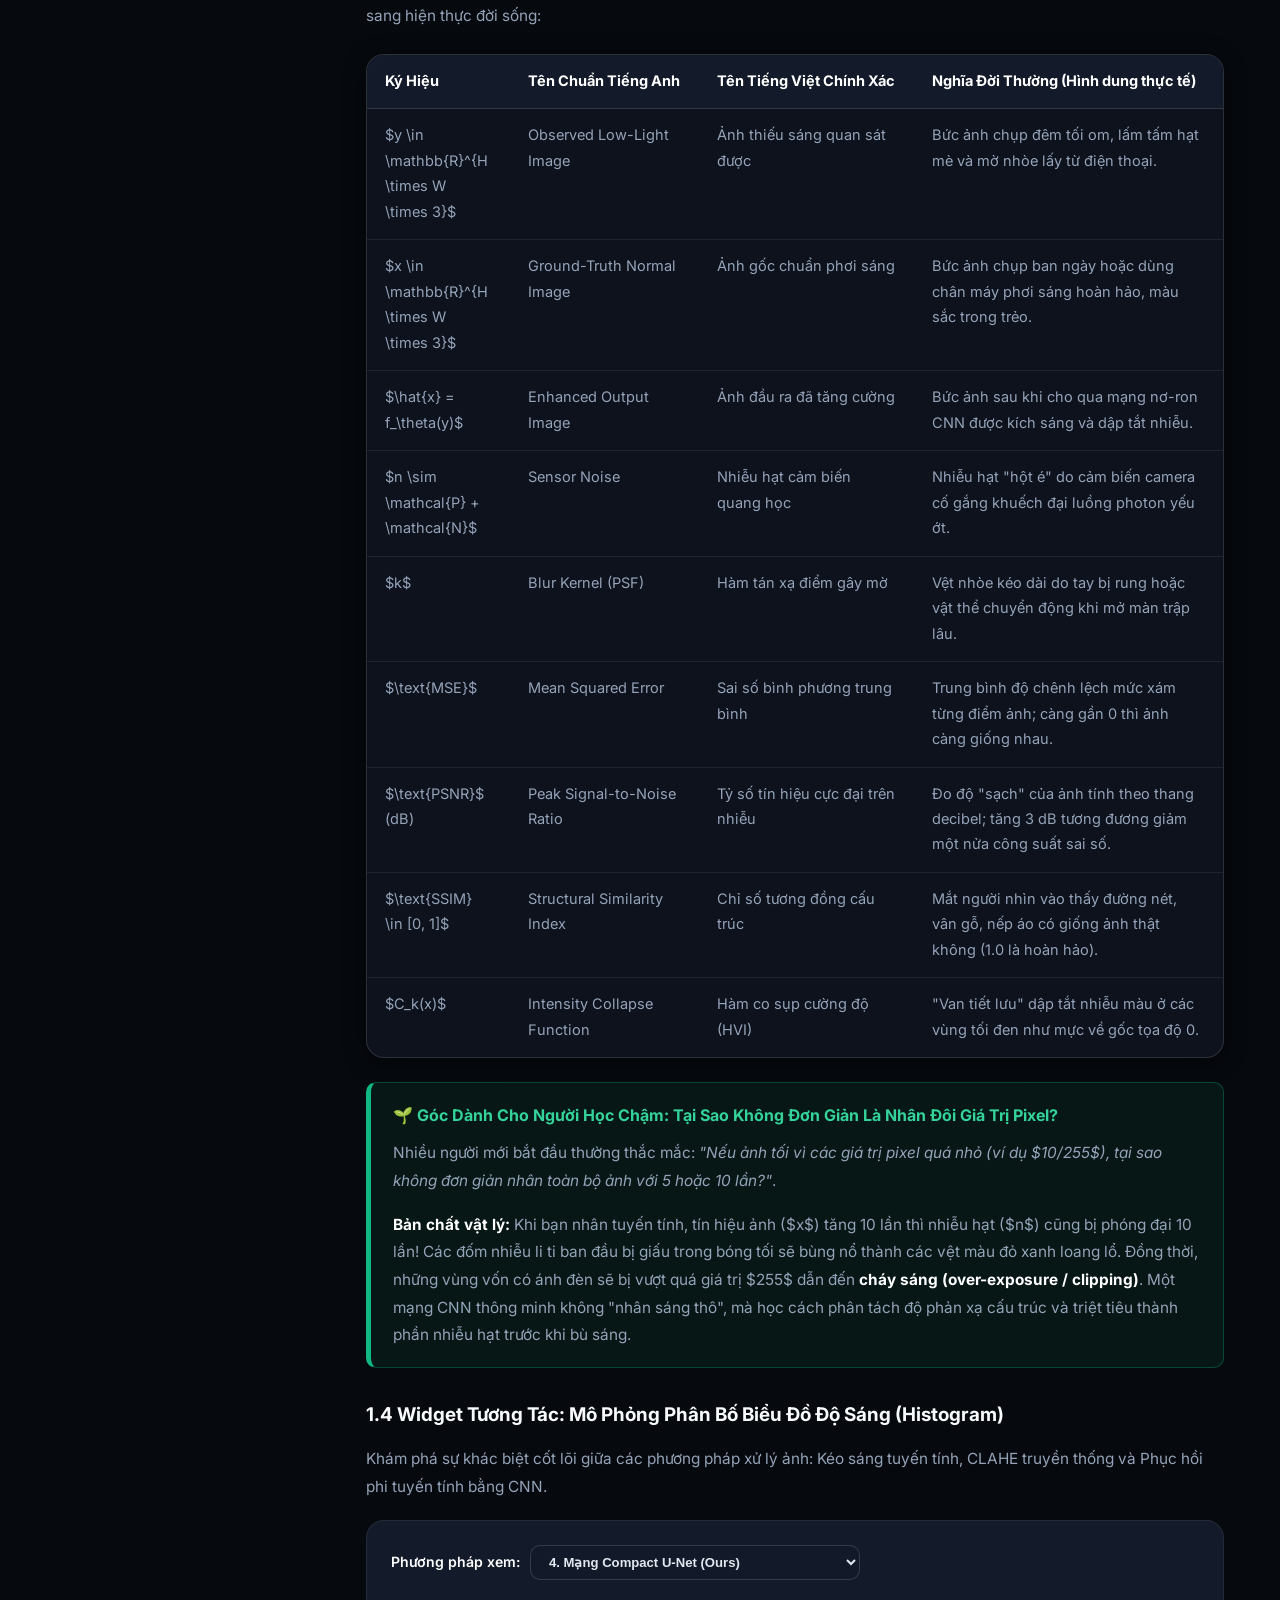
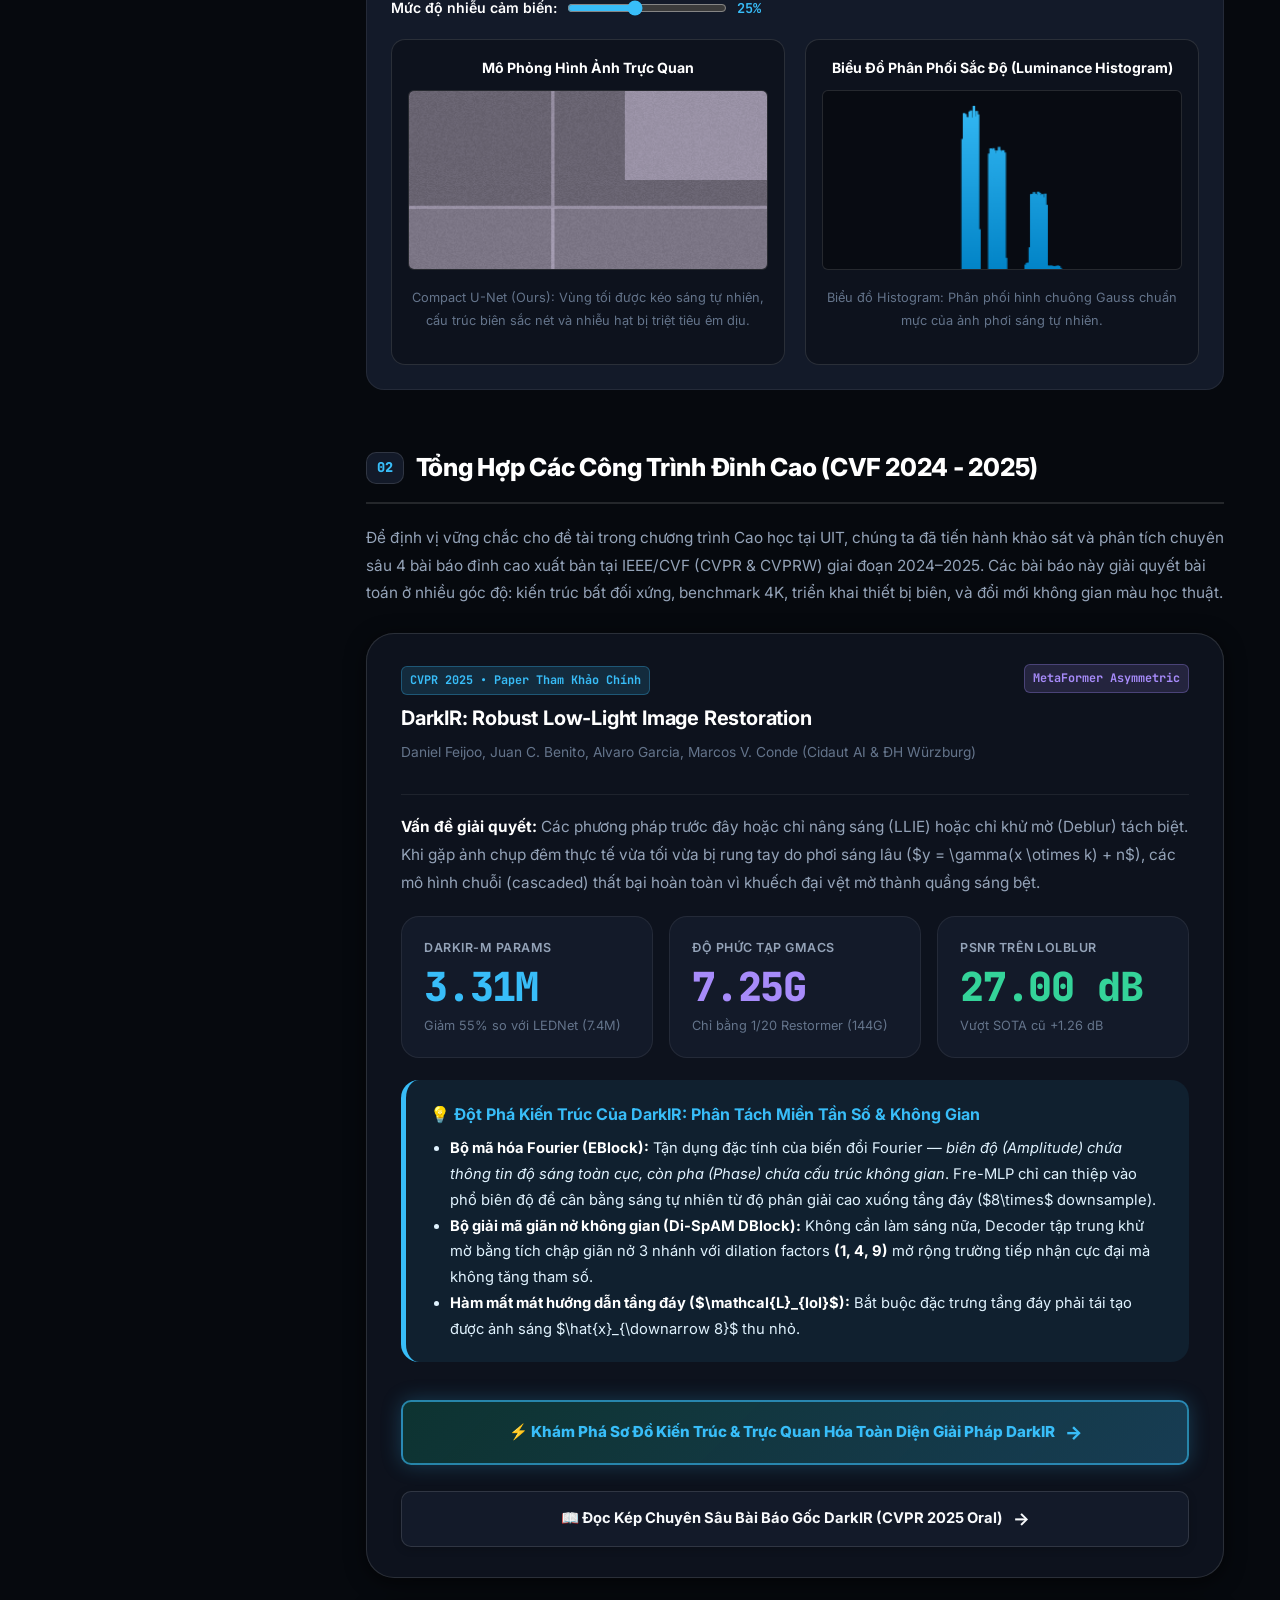
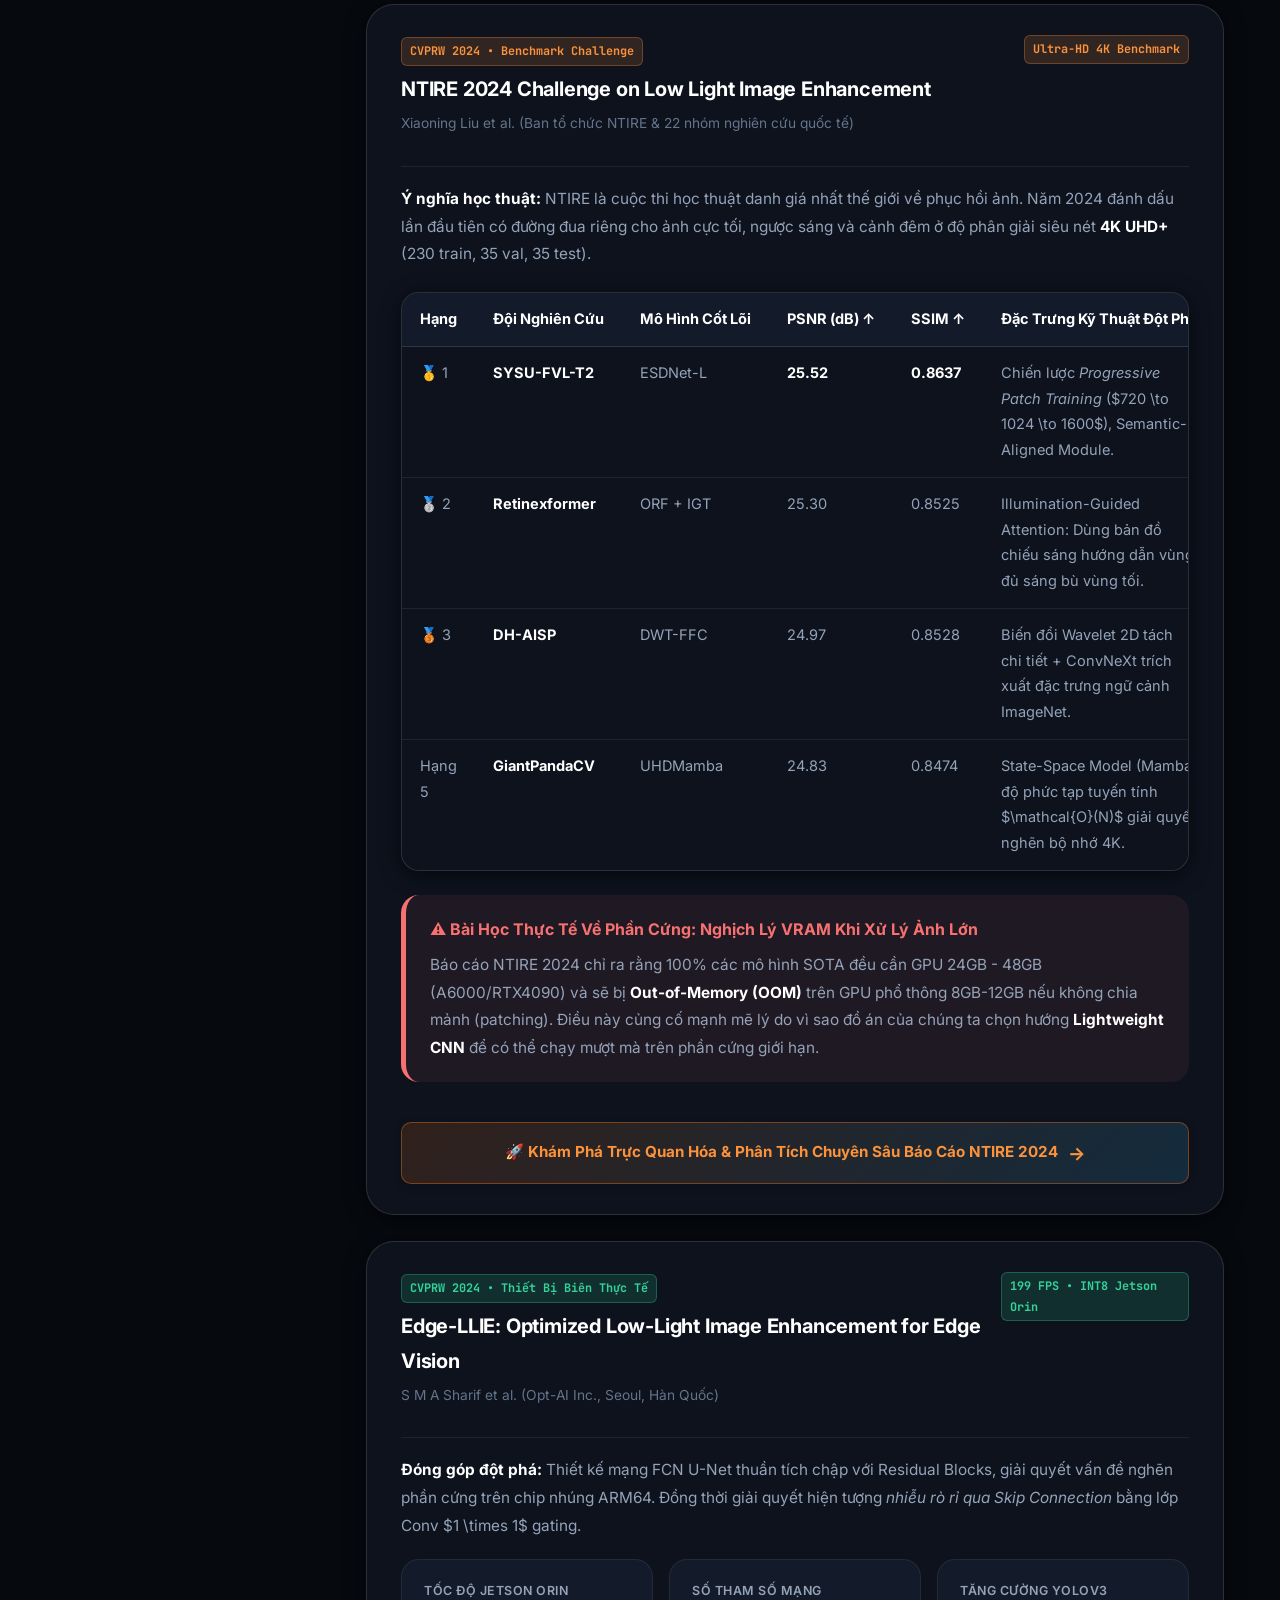
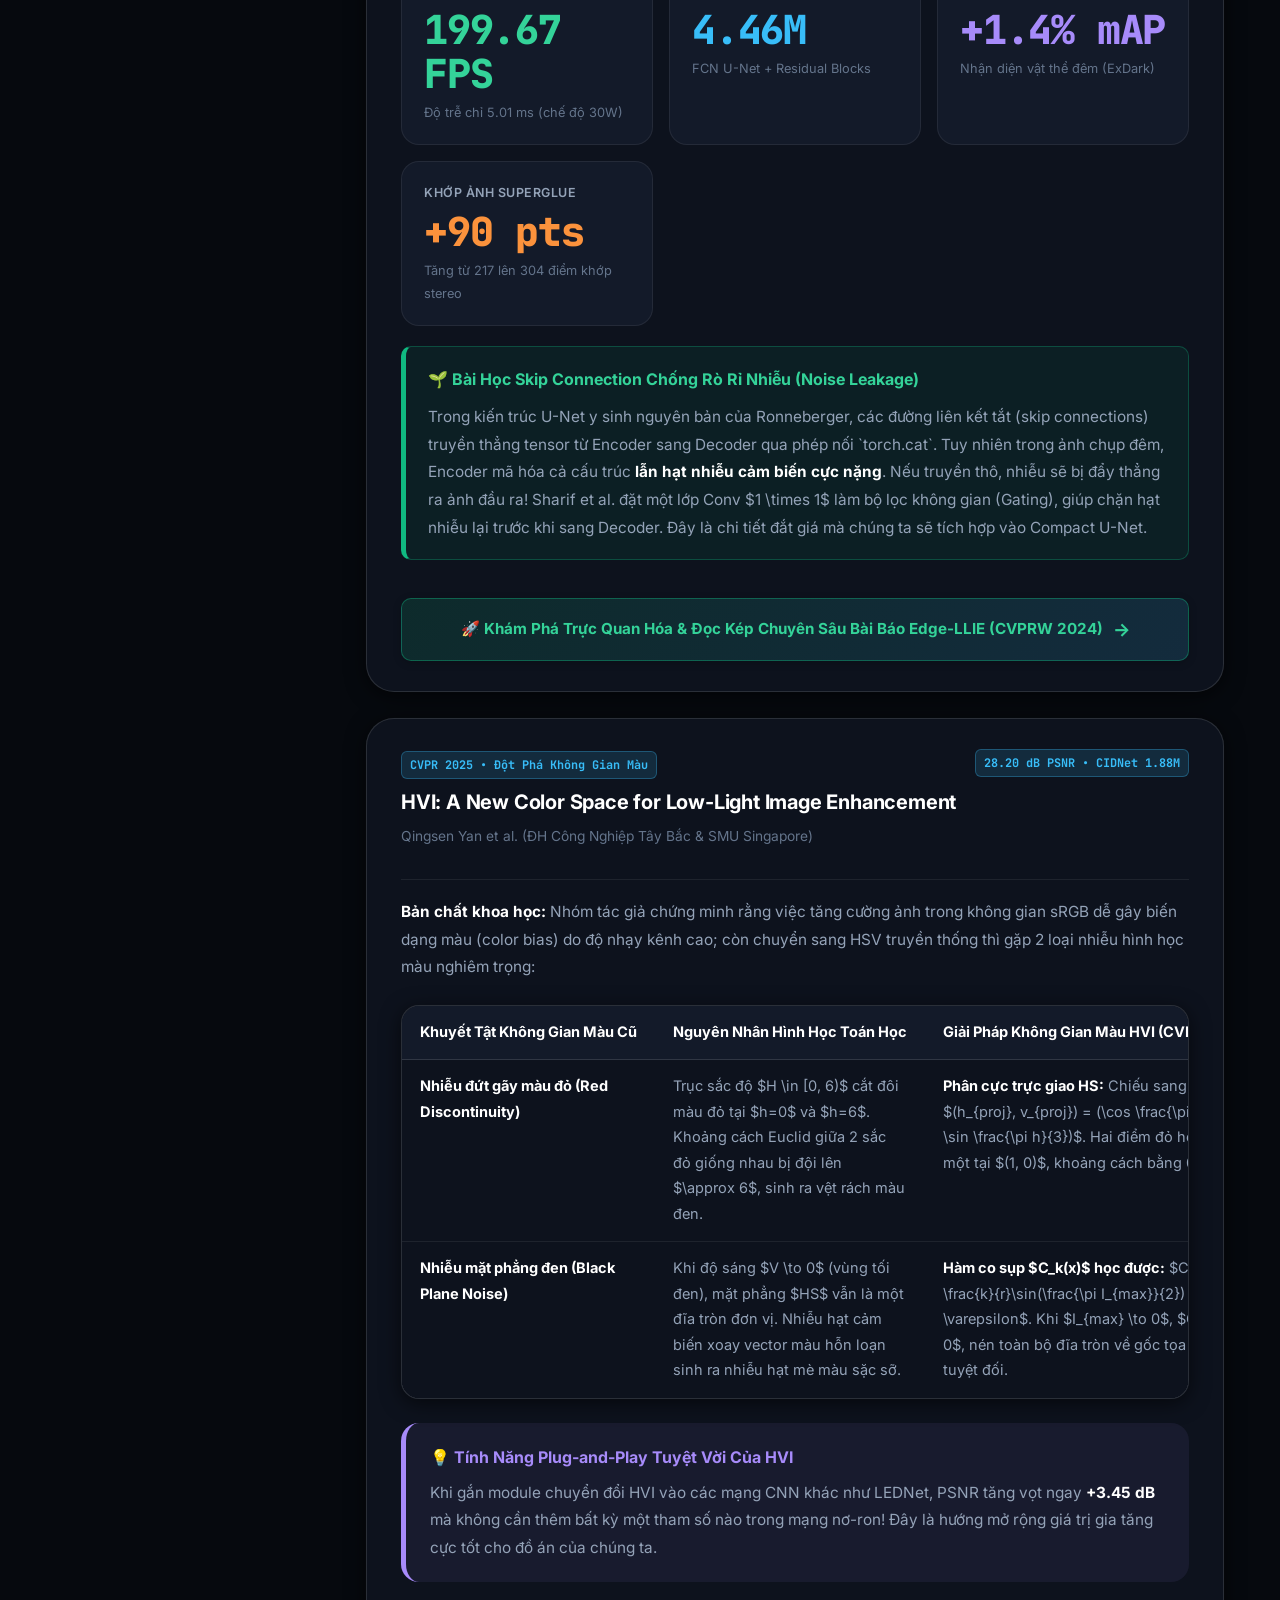
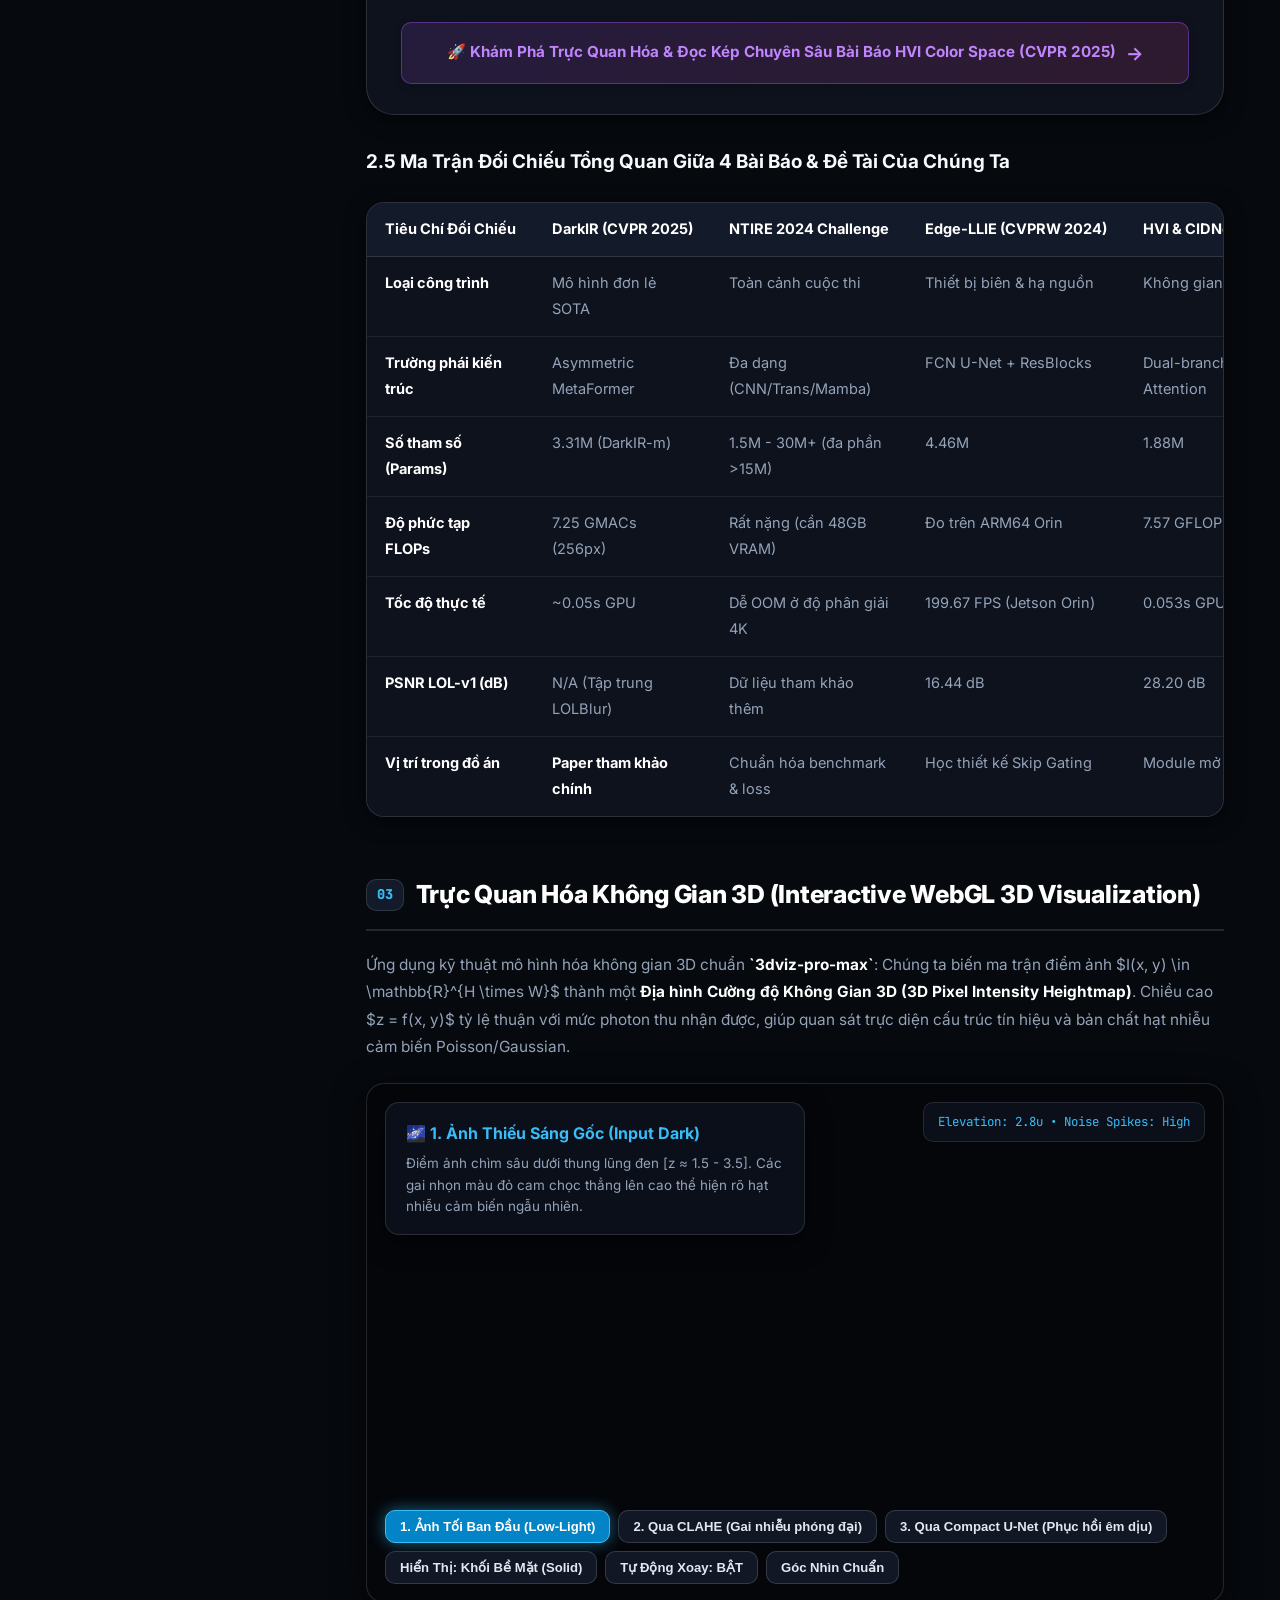
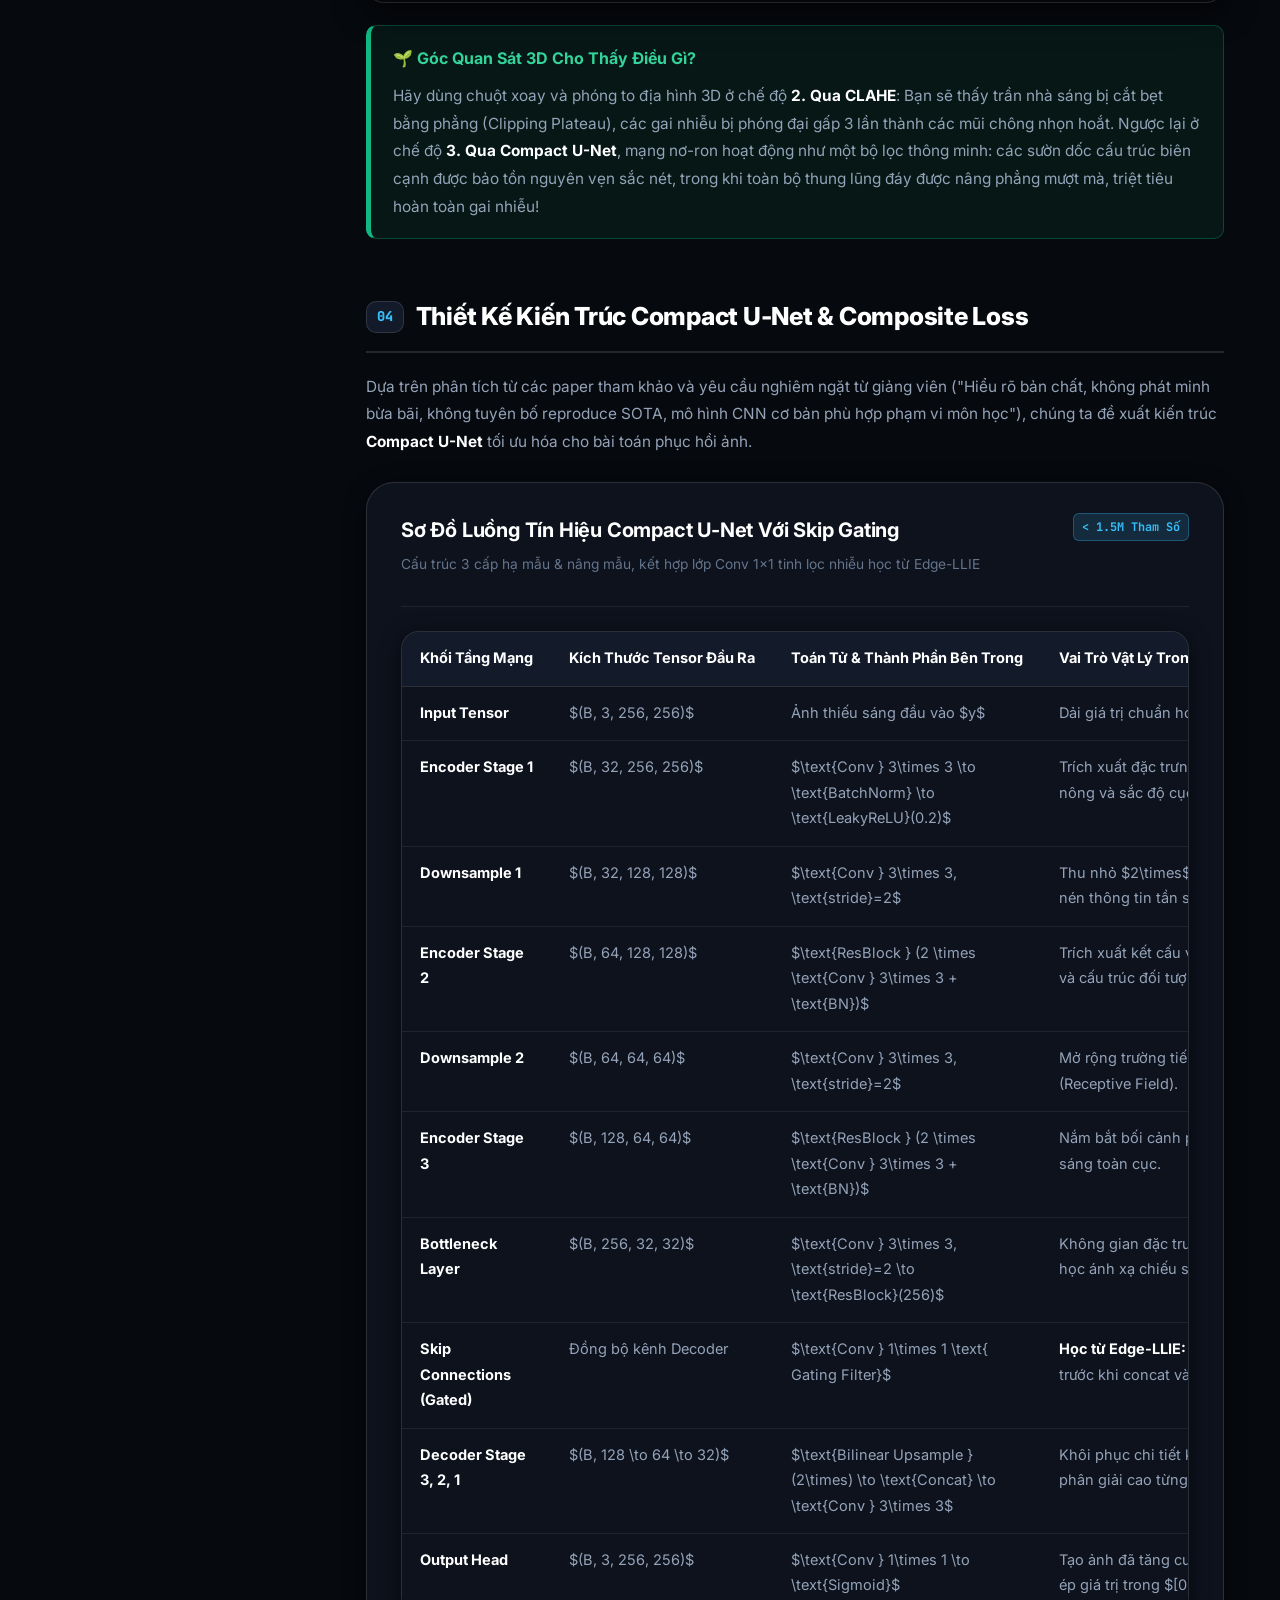
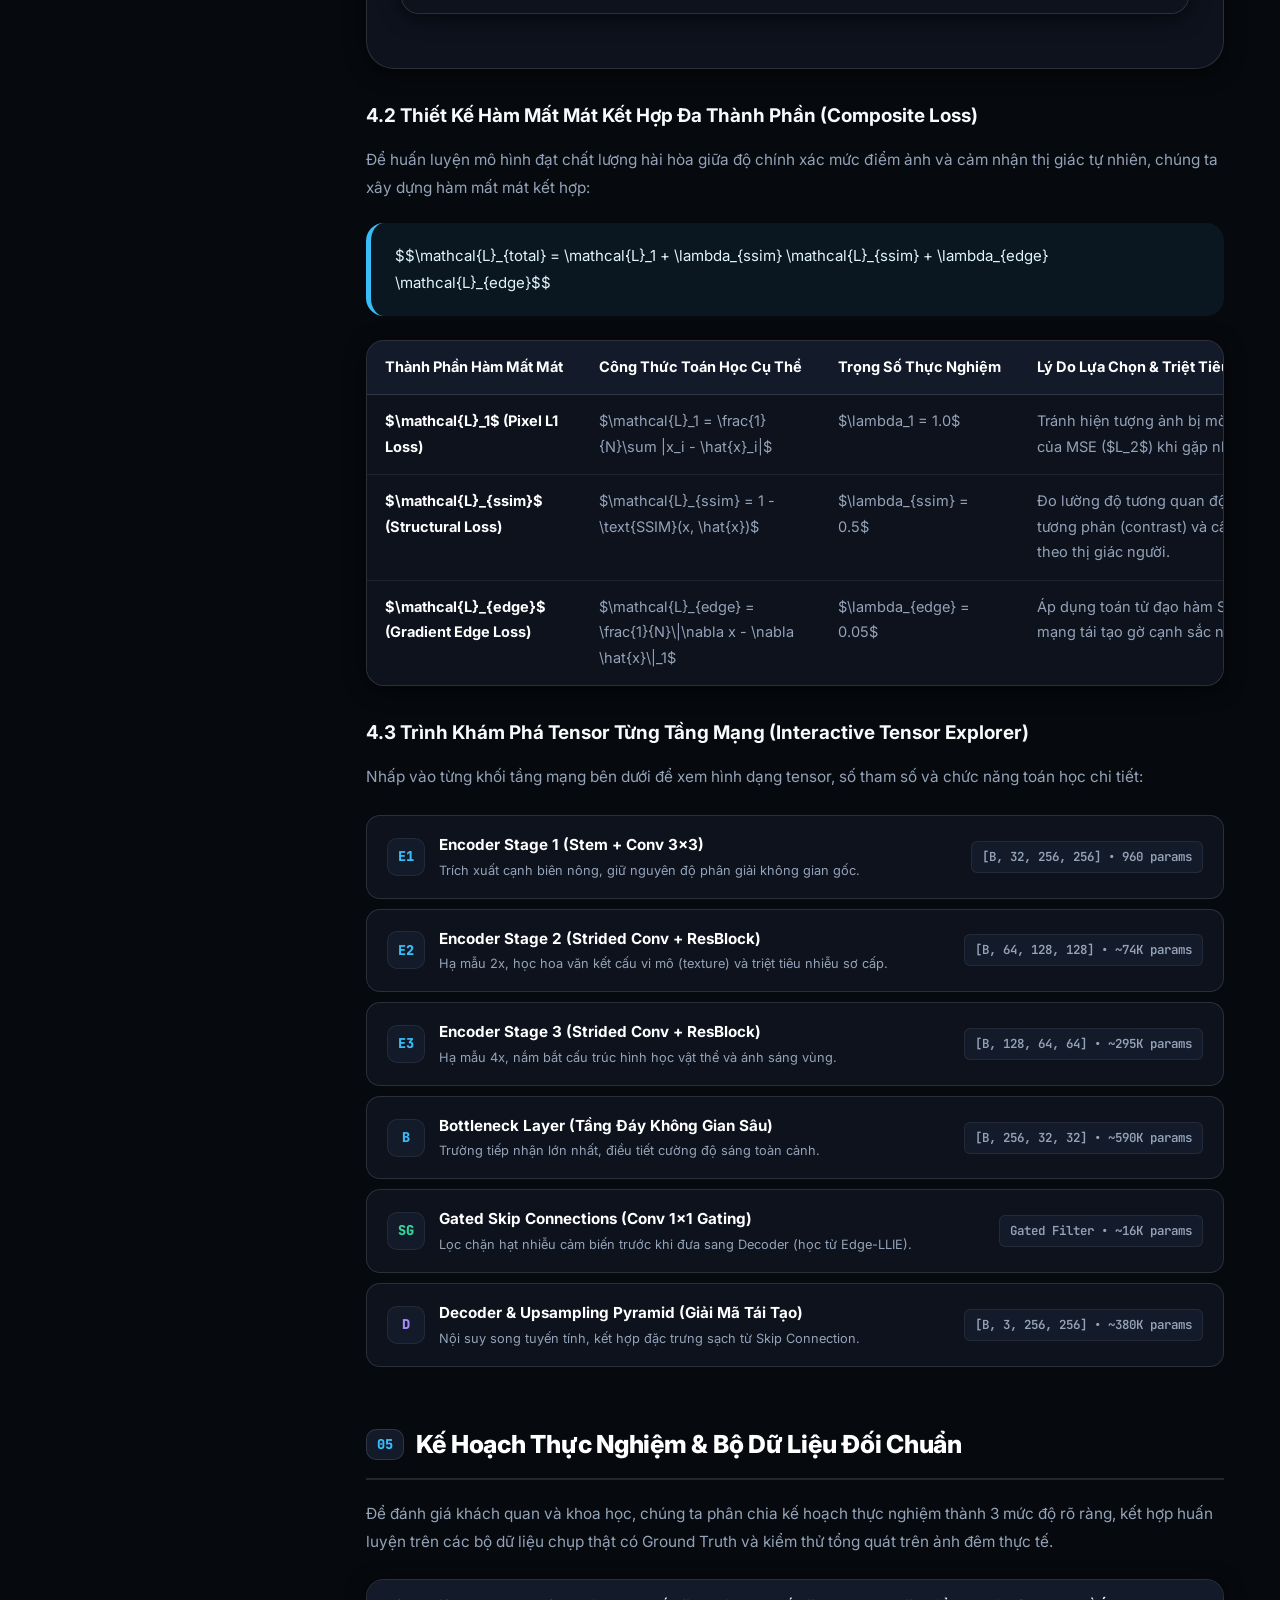
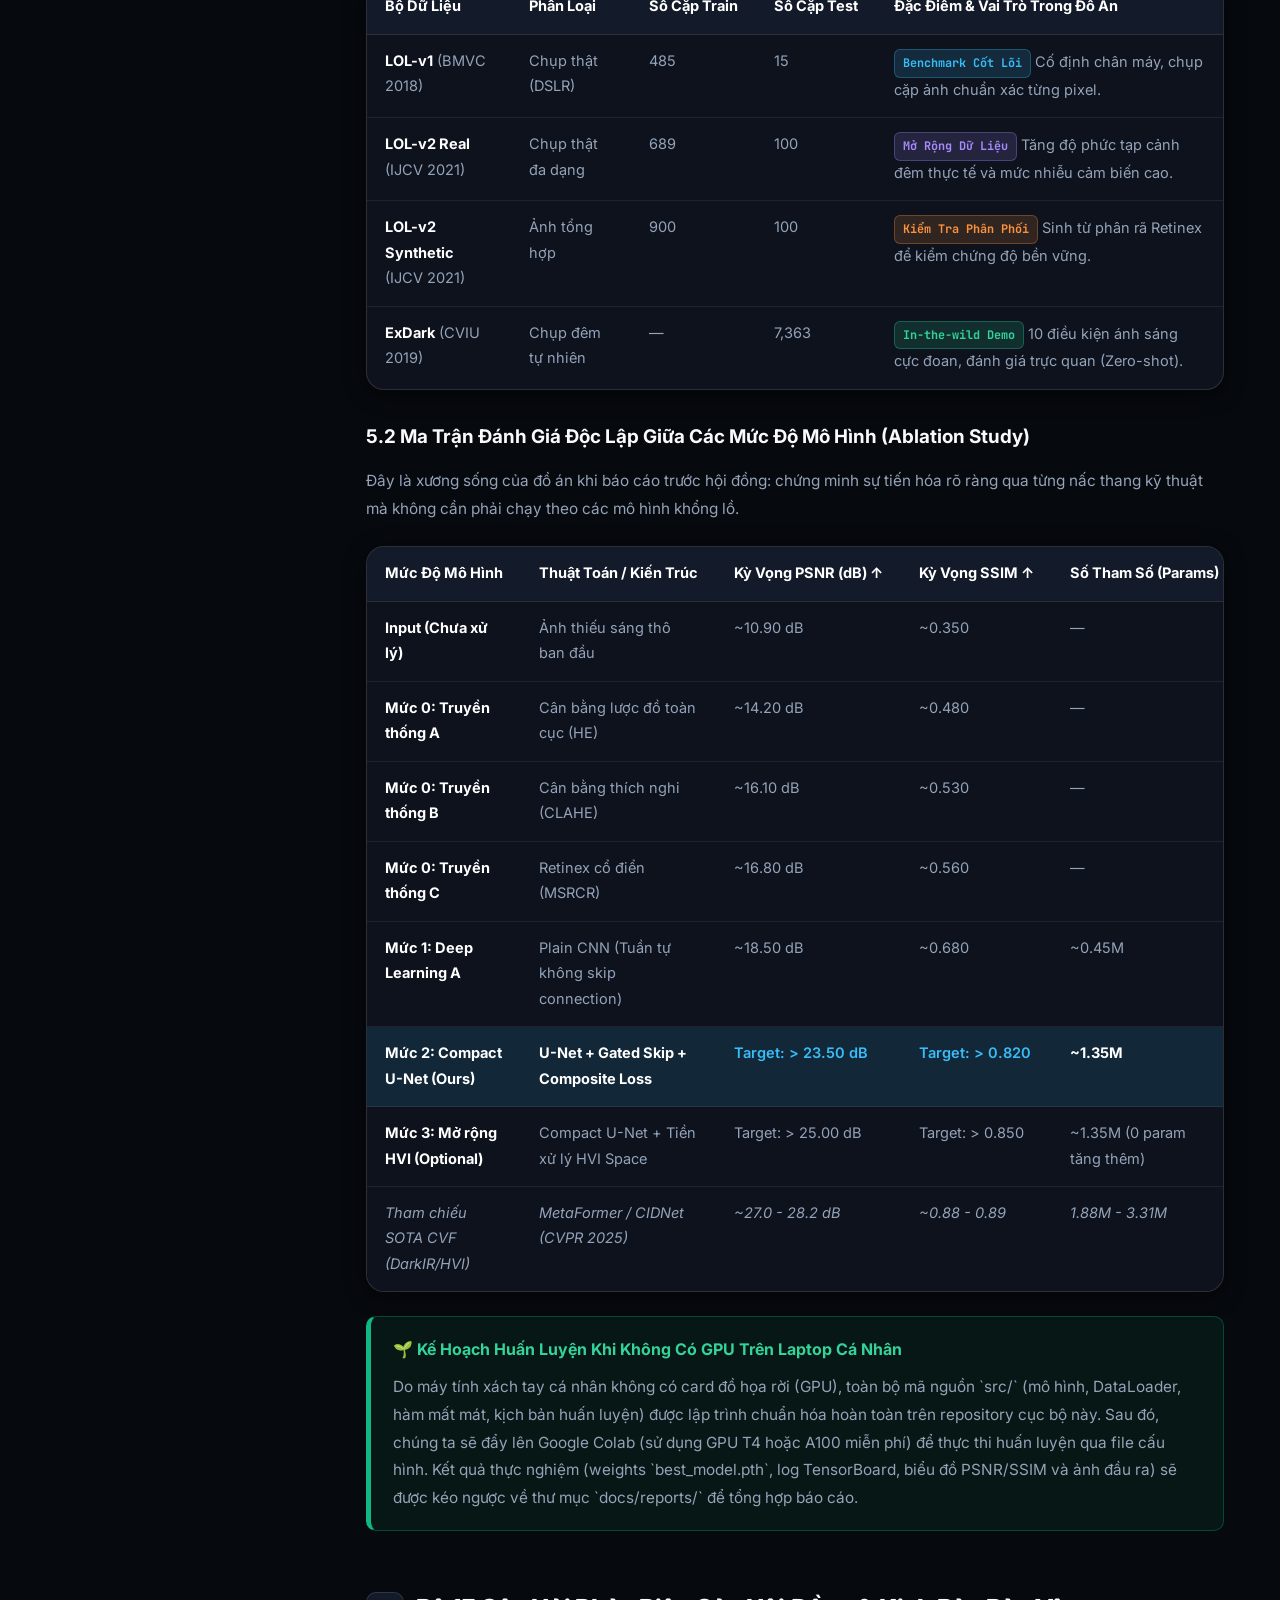
==== commit f10097c1: "visualizer" ====
--- a/docs/views/index.html
+++ b/docs/views/index.html
@@ -522,10 +522,16 @@
                 </div>
 
                 <!-- DarkIR Paper Page Direct Navigation -->
-                <a href="papers/darkir.html" class="paper-expand-toggle-btn" style="text-decoration: none; display: inline-flex; align-items: center; justify-content: center; gap: 10px; width: 100%; box-sizing: border-box; padding: 14px 20px; font-size: 0.95rem; background: linear-gradient(135deg, rgba(56, 189, 248, 0.15), rgba(16, 185, 129, 0.15)); border: 1px solid rgba(56, 189, 248, 0.4); border-radius: var(--radius-sm); color: #38BDF8; font-weight: 700; transition: all 0.25s cubic-bezier(0.4, 0, 0.2, 1); margin-top: 18px;">
-                    <span>🚀 Khám Phá Trực Quan Hóa & Đọc Kép Chuyên Sâu Bài Báo DarkIR (CVPR 2025)</span>
-                    <span style="font-size: 1.15rem;">→</span>
-                </a>
+                <div style="display: flex; flex-direction: column; gap: 10px; margin-top: 18px;">
+                    <a href="papers/darkir-solution.html" class="paper-expand-toggle-btn" style="text-decoration: none; display: inline-flex; align-items: center; justify-content: center; gap: 10px; width: 100%; box-sizing: border-box; padding: 14px 20px; font-size: 0.95rem; background: linear-gradient(135deg, rgba(16, 185, 129, 0.2), rgba(56, 189, 248, 0.25)); border: 2px solid rgba(56, 189, 248, 0.6); border-radius: var(--radius-sm); color: #38BDF8; font-weight: 800; transition: all 0.25s cubic-bezier(0.4, 0, 0.2, 1); box-shadow: 0 0 20px rgba(56, 189, 248, 0.25);">
+                        <span>⚡ Khám Phá Sơ Đồ Kiến Trúc &amp; Trực Quan Hóa Toàn Diện Giải Pháp DarkIR</span>
+                        <span style="font-size: 1.15rem;">→</span>
+                    </a>
+                    <a href="papers/darkir.html" class="paper-expand-toggle-btn" style="text-decoration: none; display: inline-flex; align-items: center; justify-content: center; gap: 10px; width: 100%; box-sizing: border-box; padding: 12px 20px; font-size: 0.92rem; background: var(--bg-subtle); border: 1px solid var(--border-card); border-radius: var(--radius-sm); color: var(--text-primary); font-weight: 700; transition: all 0.25s ease;">
+                        <span>📖 Đọc Kép Chuyên Sâu Bài Báo Gốc DarkIR (CVPR 2025 Oral)</span>
+                        <span style="font-size: 1.1rem;">→</span>
+                    </a>
+                </div>
             </div>
 
             <!-- 2.2 NTIRE 2024 CHALLENGE -->
